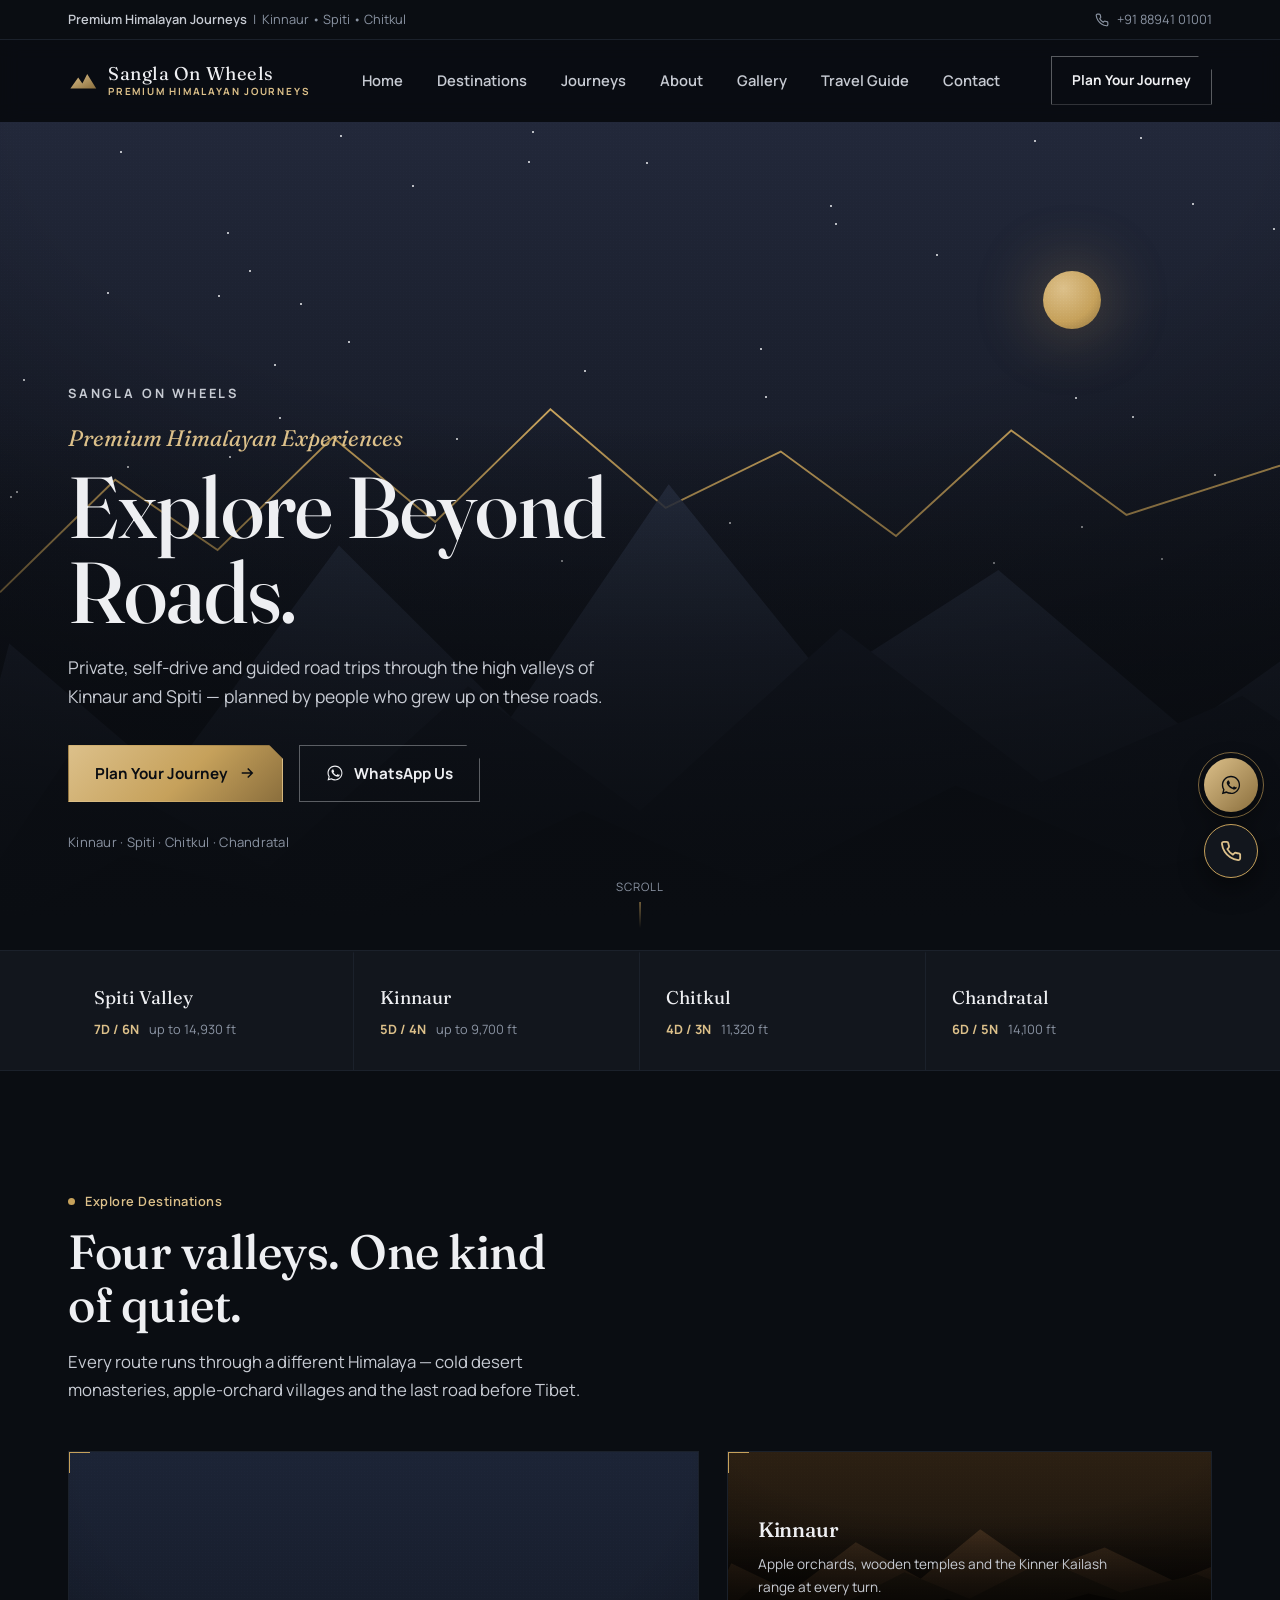
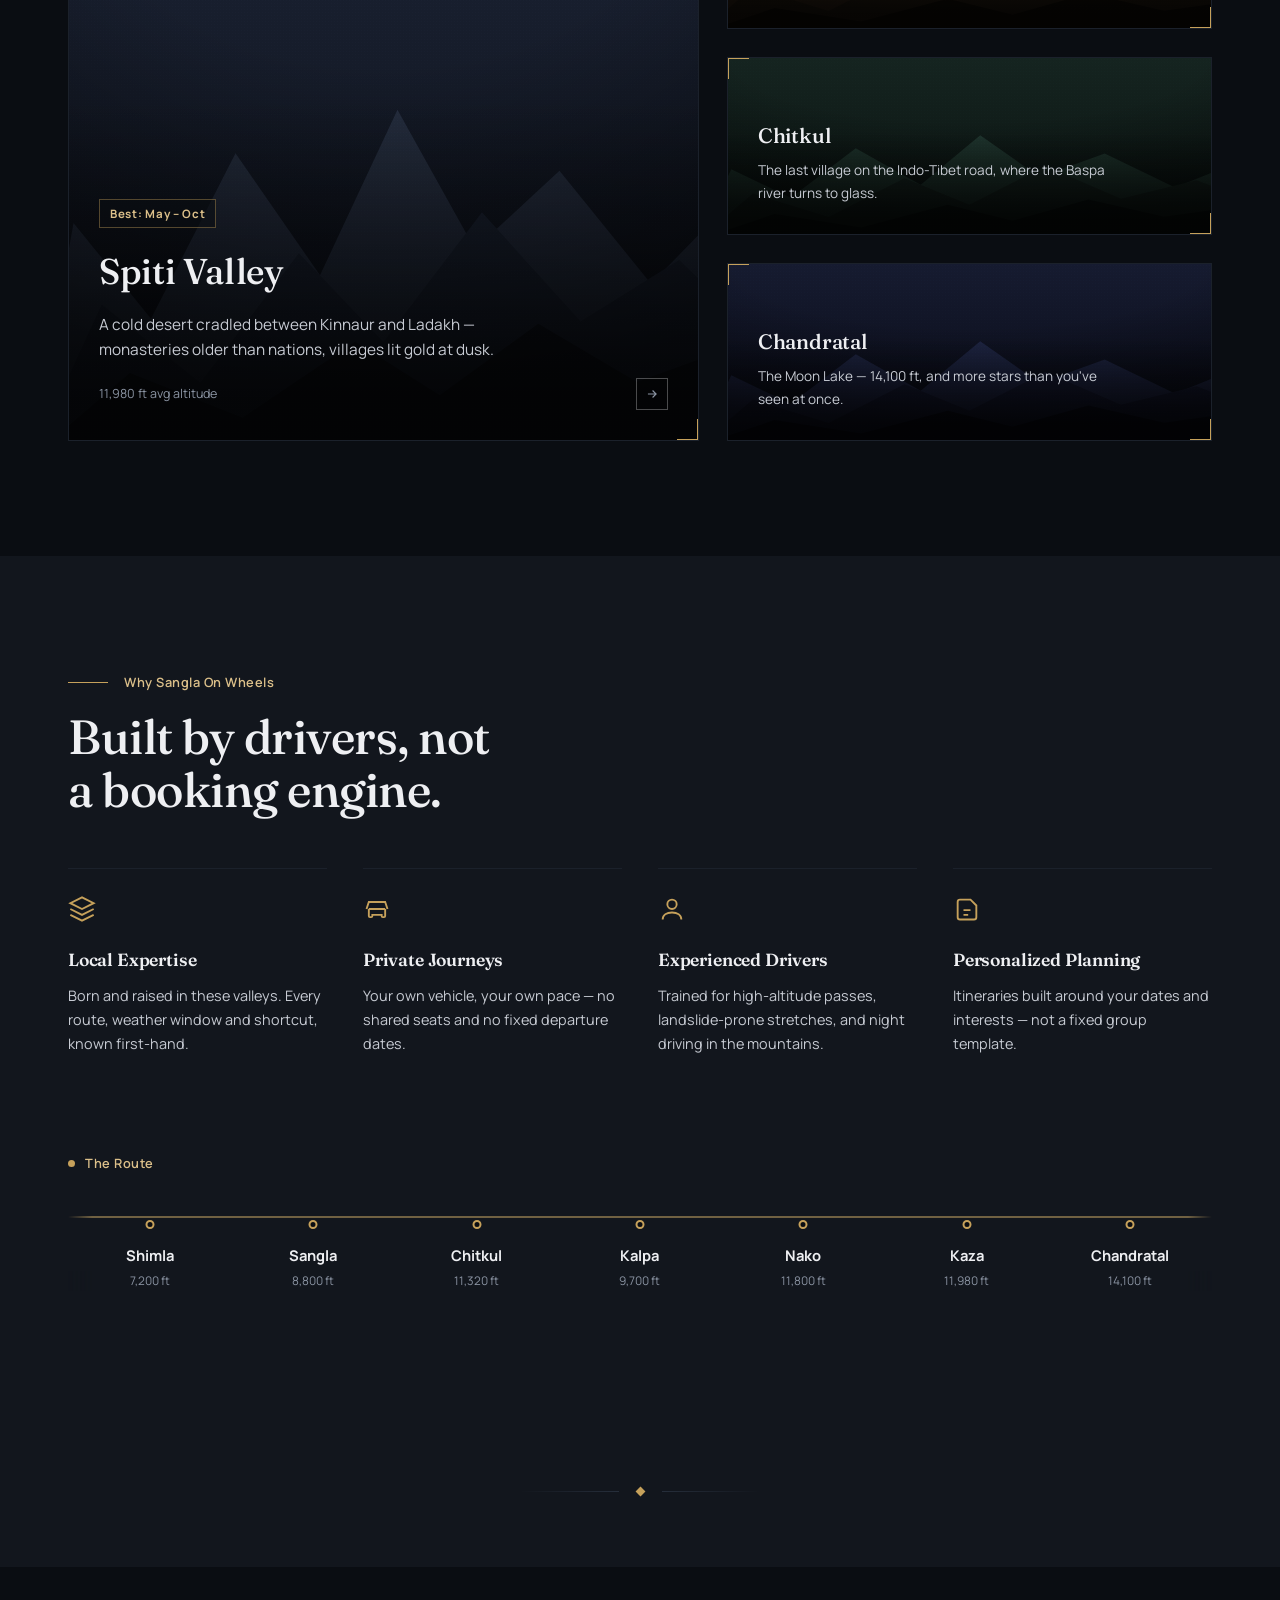
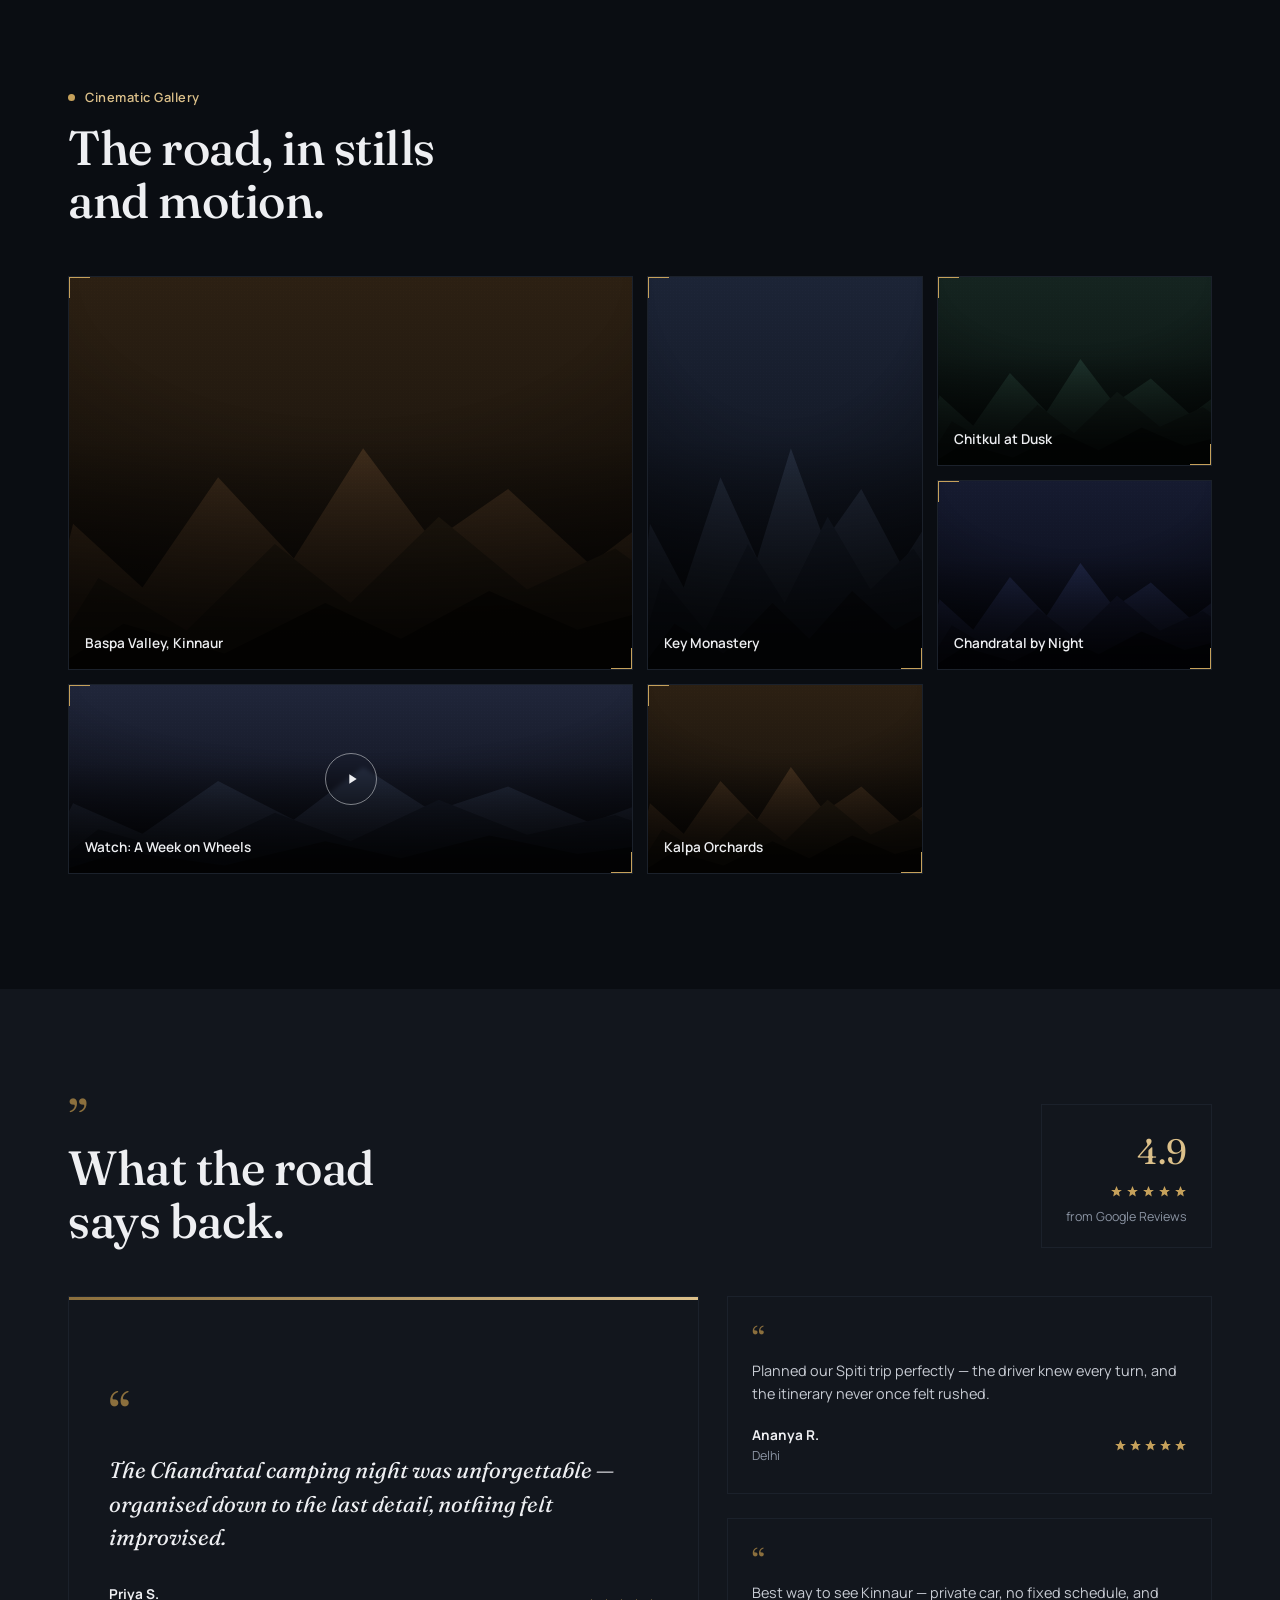
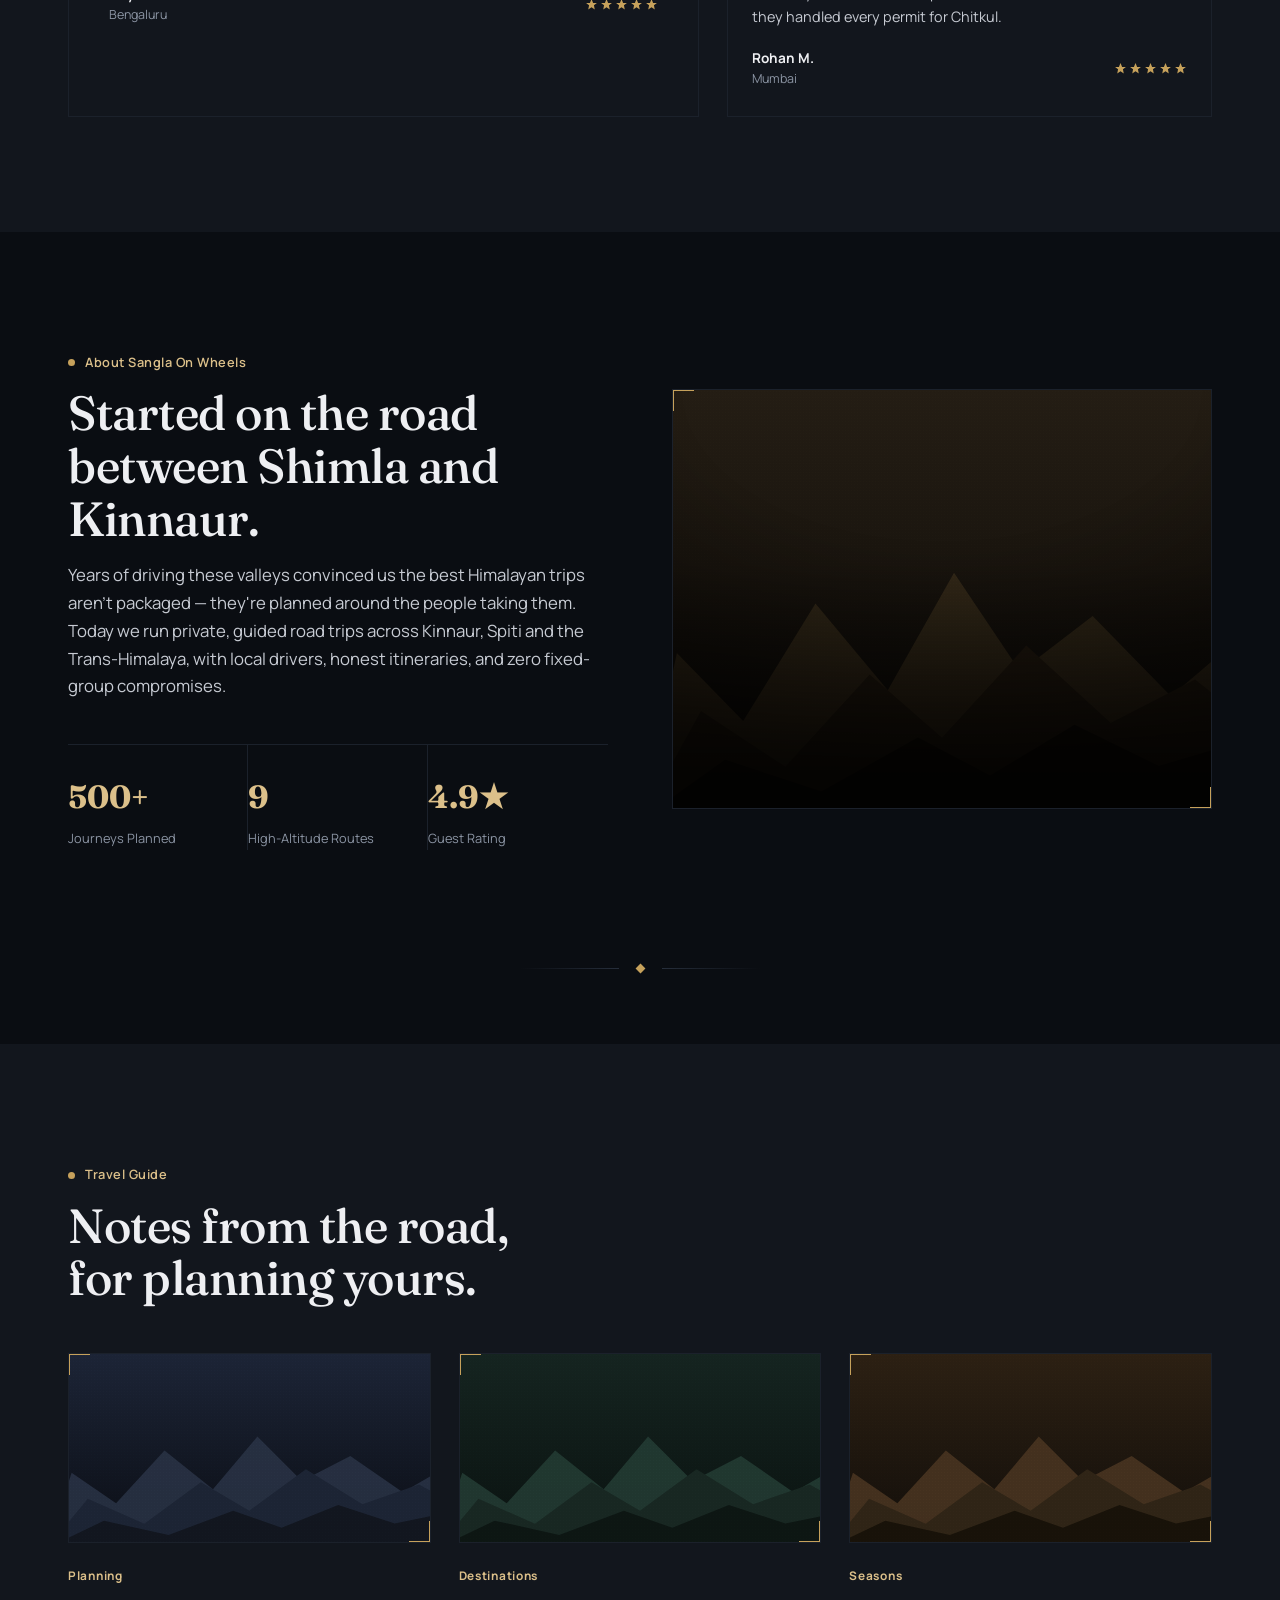
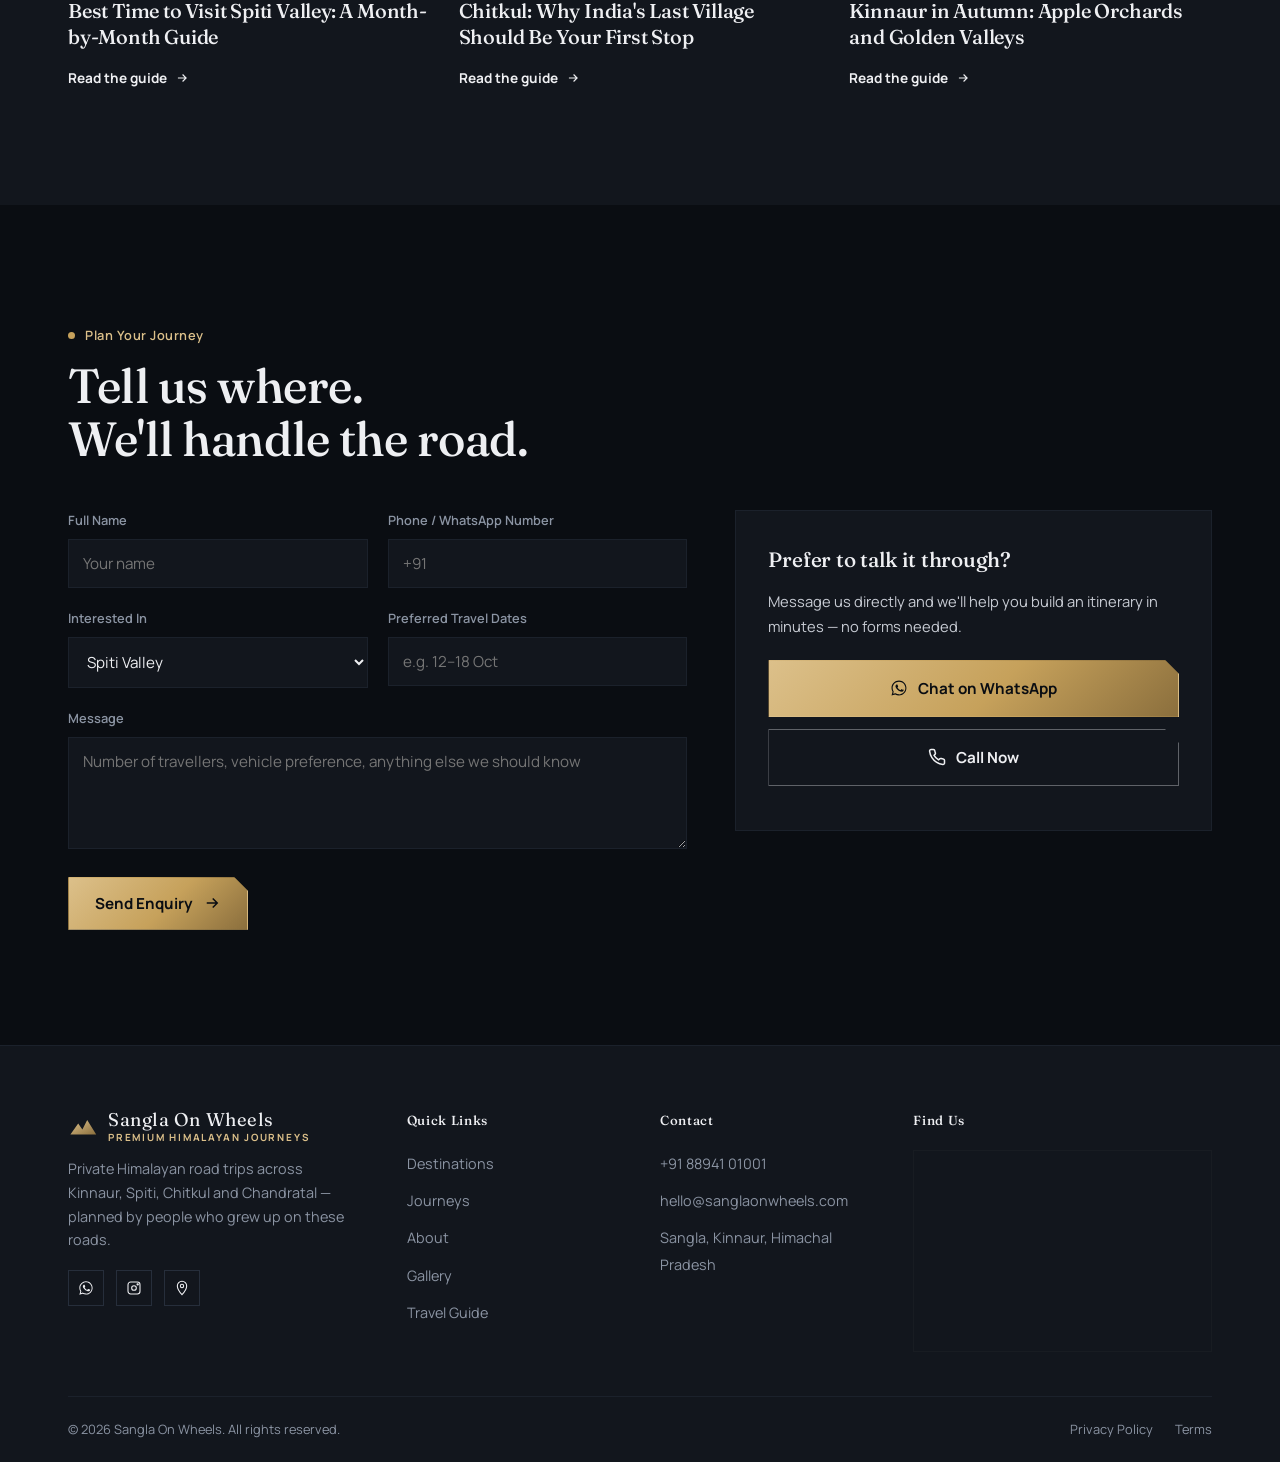
==== index.html @ 2212a039 "files" ====
<!DOCTYPE html>
<html lang="en">
<head>
<meta charset="UTF-8">
<meta name="viewport" content="width=device-width, initial-scale=1, maximum-scale=5">
<title>Sangla On Wheels | Premium Himalayan Journeys — Kinnaur, Spiti &amp; Chitkul</title>
<meta name="description" content="Private, guided road trips through Kinnaur, Spiti, Chitkul and Chandratal. Experienced mountain drivers, personalised itineraries, premium Himalayan travel — planned by people who grew up on these roads.">
<meta name="keywords" content="Sangla On Wheels, Kinnaur tour, Spiti Valley trip, Chitkul tour package, Chandratal tour, Himalayan road trip, Himachal self drive tour">
<link rel="canonical" href="https://sanglaonwheels.com/">
<meta property="og:title" content="Sangla On Wheels | Premium Himalayan Journeys">
<meta property="og:description" content="Private, guided road trips through Kinnaur, Spiti, Chitkul and Chandratal.">
<meta property="og:type" content="website">
<meta name="theme-color" content="#0A0D12">
<link rel="icon" href="data:image/svg+xml,%3Csvg xmlns='http://www.w3.org/2000/svg' viewBox='0 0 100 100'%3E%3Crect width='100' height='100' fill='%230A0D12'/%3E%3Cpath d='M10 72 L32 40 L45 58 L60 30 L92 72 Z' fill='%23C6A15B'/%3E%3C/svg%3E">
<link rel="preconnect" href="https://fonts.googleapis.com">
<link rel="preconnect" href="https://fonts.gstatic.com" crossorigin>
<link href="https://fonts.googleapis.com/css2?family=Fraunces:ital,opsz,wght@0,9..144,300;0,9..144,400;0,9..144,500;0,9..144,600;1,9..144,400&family=Manrope:wght@400;500;600;700;800&display=swap" rel="stylesheet">

<script type="application/ld+json">
{
  "@context": "https://schema.org",
  "@type": "TravelAgency",
  "name": "Sangla On Wheels",
  "description": "Premium private and guided Himalayan road trips across Kinnaur, Spiti, Chitkul and Chandratal.",
  "areaServed": ["Kinnaur", "Spiti Valley", "Chitkul", "Chandratal", "Himachal Pradesh"],
  "telephone": "+91-88941-01001"
}
</script>

<style>
  :root{
    --ink-950:#0A0D12;
    --ink-900:#12161D;
    --ink-800:#1B212B;
    --ink-700:#262E3B;
    --mist:#8B94A3;
    --paper:#EEEFF2;
    --paper-dim:#C7CBD3;
    --gold:#C6A15B;
    --gold-soft:#DCC08A;
    --gold-deep:#8B6F3D;
    --ember:#B4552F;
    --max:1240px;
    --ease:cubic-bezier(.22,.61,.36,1);
  }

  *,*::before,*::after{box-sizing:border-box;}
  html{scroll-behavior:smooth;}
  @media (prefers-reduced-motion: reduce){
    html{scroll-behavior:auto;}
    *,*::before,*::after{animation-duration:0.001ms !important; animation-iteration-count:1 !important; transition-duration:0.001ms !important; scroll-behavior:auto !important;}
  }
  body{
    margin:0;
    background:var(--ink-950);
    color:var(--paper);
    font-family:'Manrope',sans-serif;
    font-size:16px;
    line-height:1.65;
    -webkit-font-smoothing:antialiased;
  }
  img,svg{display:block; max-width:100%;}
  a{color:inherit; text-decoration:none;}
  h1,h2,h3,h4{font-family:'Fraunces',serif; font-weight:500; margin:0; color:var(--paper); letter-spacing:-0.01em;}
  p{margin:0;}
  ul{margin:0; padding:0; list-style:none;}
  button{font-family:inherit; cursor:pointer;}
  input,select,textarea{font-family:inherit;}
  :focus-visible{outline:2px solid var(--gold); outline-offset:3px;}

  .wrap{max-width:var(--max); margin:0 auto; padding:0 clamp(20px,4vw,48px);}
  .pad{padding-top:clamp(64px,9vw,120px); padding-bottom:clamp(64px,9vw,120px); position:relative;}
  .alt{background:var(--ink-900);}

  .kicker{
    display:inline-flex; align-items:center; gap:10px;
    font-size:0.8rem; font-weight:600; letter-spacing:0.04em;
    color:var(--gold-soft); margin-bottom:14px;
  }
  .kicker::before{content:""; width:7px; height:7px; border-radius:50%; background:var(--gold); flex:none;}

  .rule-label{display:flex; align-items:center; gap:16px; margin-bottom:18px;}
  .rule-label .rl-line{width:40px; height:1px; background:var(--gold); flex:none;}
  .rule-label .rl-text{font-size:.8rem; font-weight:600; letter-spacing:.04em; color:var(--gold-soft);}

  .quote-kicker{font-family:'Fraunces',serif; font-size:3.2rem; color:var(--gold-deep); line-height:.5; margin-bottom:10px;}

  .h2{font-size:clamp(2rem,4vw,3rem); line-height:1.1;}
  .lede{font-size:1.05rem; color:var(--paper-dim); max-width:52ch; margin-top:16px;}

  /* ---------- Section divider ornament ---------- */
  .divider-wrap{padding:0 0 clamp(40px,6vw,72px);}
  .alt + .divider-wrap, .divider-wrap.on-alt{background:var(--ink-900); padding-top:clamp(40px,6vw,72px);}
  .section-divider{display:flex; align-items:center; justify-content:center; gap:18px; max-width:240px; margin:0 auto;}
  .section-divider .dl{flex:1; height:1px; background:linear-gradient(90deg, transparent, var(--ink-700));}
  .section-divider .dr{flex:1; height:1px; background:linear-gradient(90deg, var(--ink-700), transparent);}
  .section-divider .dm{width:7px; height:7px; background:var(--gold); transform:rotate(45deg); flex:none;}

  /* ---------- Buttons ---------- */
  .btn{
    display:inline-flex; align-items:center; gap:10px;
    padding:15px 26px; font-size:0.95rem; font-weight:700;
    border:1px solid transparent; white-space:nowrap;
    clip-path:polygon(0 0,calc(100% - 14px) 0,100% 14px,100% 100%,0 100%);
    transition:transform .25s var(--ease), box-shadow .25s var(--ease), background .3s var(--ease), border-color .25s var(--ease);
  }
  .btn:hover{transform:translateY(-2px);}
  .btn-gold{background:linear-gradient(135deg, var(--gold-soft), var(--gold) 55%, var(--gold-deep)); color:var(--ink-950);}
  .btn-gold:hover{background:linear-gradient(135deg, var(--gold-soft), var(--gold-soft) 55%, var(--gold)); box-shadow:0 12px 28px -8px rgba(198,161,91,.55);}
  .btn-line{border-color:rgba(238,239,242,.35); color:var(--paper); background:transparent;}
  .btn-line:hover{border-color:var(--gold); color:var(--gold-soft);}
  .btn svg{width:18px; height:18px; flex:none;}

  /* ---------- Top bar ---------- */
  .topbar{background:var(--ink-950); border-bottom:1px solid var(--ink-800);}
  .topbar .wrap{display:flex; align-items:center; justify-content:space-between; padding-top:9px; padding-bottom:9px; font-size:0.8rem; color:var(--mist);}
  .topbar strong{color:var(--paper-dim); font-weight:600;}
  .topbar a{color:var(--mist); transition:color .2s;}
  .topbar a:hover{color:var(--gold-soft);}
  .topbar .tb-phone{display:none; align-items:center; gap:8px; flex:none;}
  .topbar .tb-phone svg{width:14px; height:14px;}
  @media (min-width:640px){ .topbar .tb-phone{display:flex;} }

  /* ---------- Navbar ---------- */
  header.site{position:sticky; top:0; z-index:80;}
  .navbar{
    background:rgba(10,13,18,.72); backdrop-filter:blur(10px);
    border-bottom:1px solid transparent;
    transition:border-color .3s, background .3s;
  }
  .navbar.is-scrolled{background:rgba(10,13,18,.95); border-color:var(--ink-800);}
  .navbar .wrap{display:flex; align-items:center; justify-content:space-between; padding-top:16px; padding-bottom:16px;}
  .brand{display:flex; align-items:center; gap:10px;}
  .brand svg{width:30px; height:30px;}
  .brand-text{font-family:'Fraunces',serif; font-size:1.15rem; letter-spacing:0.03em; line-height:1.1;}
  .brand-text span{display:block; font-family:'Manrope',sans-serif; font-size:0.62rem; letter-spacing:0.18em; color:var(--gold-soft); font-weight:700; margin-top:2px;}
  nav.primary-nav ul{display:flex; gap:34px;}
  nav.primary-nav a{font-size:0.92rem; font-weight:600; color:var(--paper-dim); position:relative; padding:4px 0;}
  nav.primary-nav a::after{content:""; position:absolute; left:0; right:100%; bottom:0; height:1px; background:var(--gold); transition:right .25s var(--ease);}
  nav.primary-nav a:hover{color:var(--paper);}
  nav.primary-nav a:hover::after{right:0;}
  .nav-cta{display:flex; align-items:center; gap:14px;}
  .nav-cta .btn{padding:12px 20px; font-size:0.85rem;}
  .hamburger{display:none; flex-direction:column; gap:5px; background:none; border:0; padding:6px;}
  .hamburger span{width:24px; height:2px; background:var(--paper);}
  .mobile-panel{
    position:fixed; inset:0 0 0 auto; width:min(84vw,340px); background:var(--ink-900);
    transform:translateX(100%); transition:transform .35s var(--ease); z-index:120;
    padding:26px; border-left:1px solid var(--ink-800); display:flex; flex-direction:column; gap:26px;
  }
  .mobile-panel.open{transform:translateX(0);}
  .mobile-panel a{font-size:1.05rem; font-weight:600; color:var(--paper-dim);}
  .mobile-panel .close-panel{align-self:flex-end; background:none; border:0; color:var(--paper); font-size:1.4rem;}
  .scrim{position:fixed; inset:0; background:rgba(0,0,0,.55); opacity:0; pointer-events:none; transition:opacity .3s; z-index:110;}
  .scrim.show{opacity:1; pointer-events:auto;}

  /* ---------- Scene (illustrated mountain art) ---------- */
  .scene{position:relative; overflow:hidden; background:linear-gradient(180deg,var(--sky-a),var(--sky-b));}
  .scene__layer{position:absolute; left:-6%; right:-6%; bottom:-3%; height:74%; transition:transform .7s var(--ease);}
  .scene__layer.l1{clip-path:polygon(0 100%,6% 46%,17% 68%,29% 30%,41% 58%,52% 20%,63% 52%,75% 34%,88% 60%,100% 40%,100% 100%); background:var(--p1); opacity:.85;}
  .scene__layer.l2{height:58%; clip-path:polygon(0 100%,10% 55%,24% 78%,38% 40%,50% 66%,64% 28%,78% 60%,92% 42%,100% 58%,100% 100%); background:var(--p2);}
  .scene__layer.l3{height:38%; clip-path:polygon(0 100%,14% 62%,30% 82%,46% 48%,58% 72%,72% 40%,86% 66%,100% 50%,100% 100%); background:var(--p3); box-shadow:0 -1px 0 rgba(198,161,91,.35);}
  .scene__grain{position:absolute; inset:0; opacity:.5; mix-blend-mode:overlay; background-image:radial-gradient(rgba(255,255,255,.10) 1px, transparent 1px); background-size:3px 3px;}
  .scene__vignette{position:absolute; inset:0; background:radial-gradient(120% 90% at 50% 0%, transparent 40%, rgba(0,0,0,.55) 100%);}
  .scene__bottom{position:absolute; left:0; right:0; bottom:0; height:58%; background:linear-gradient(180deg, transparent, rgba(0,0,0,.68) 88%);}
  .frame:hover .scene__layer, .g-item:hover .scene__layer{transform:scale(1.07);}

  .scene--spiti{--sky-a:#1c2436; --sky-b:#0b0e15; --p1:#2a3346; --p2:#1c2434; --p3:#12161f;}
  .scene--kinnaur{--sky-a:#2c2013; --sky-b:#120e0a; --p1:#4a3521; --p2:#2f2416; --p3:#181209;}
  .scene--chitkul{--sky-a:#152420; --sky-b:#0a1210; --p1:#243c34; --p2:#182722; --p3:#0d1613;}
  .scene--chandratal{--sky-a:#161b30; --sky-b:#080a15; --p1:#232a4c; --p2:#161a33; --p3:#0b0d1b;}
  .scene--hero{--sky-a:#22283a; --sky-b:#0A0D12; --p1:#2c3448; --p2:#1c2231; --p3:#12151e;}
  .scene--about{--sky-a:#241d14; --sky-b:#0c0a07; --p1:#3a2e1c; --p2:#241b10; --p3:#130e08;}
  .scene--frame{--sky-a:#20263a; --sky-b:#0c0e17; --p1:#2b3348; --p2:#1a2030; --p3:#0f121a;}

  /* ---------- Hero ---------- */
  .hero{position:relative; min-height:92vh; display:flex; align-items:flex-end;}
  @supports (height:100svh){ .hero{min-height:92svh;} }
  .hero .stars{position:absolute; inset:0;}
  .hero .star{position:absolute; width:2px; height:2px; background:var(--paper); border-radius:50%; animation:twinkle 4s ease-in-out infinite;}
  @keyframes twinkle{0%,100%{opacity:.15;} 50%{opacity:.9;}}
  .hero .sun{position:absolute; right:14%; top:18%; width:58px; height:58px; border-radius:50%; background:radial-gradient(circle at 35% 30%, var(--gold-soft), var(--gold) 60%, var(--gold-deep) 100%); box-shadow:0 0 60px 10px rgba(198,161,91,.25);}
  .hero .ridge{position:absolute; left:0; right:0; bottom:38%; height:34%; pointer-events:none;}
  .hero .ridge path{fill:none; stroke:var(--gold); stroke-width:1.4; stroke-dasharray:1400; stroke-dashoffset:1400; animation:draw 2.6s var(--ease) .3s forwards;}
  @keyframes draw{to{stroke-dashoffset:0;}}
  .hero-scrim{position:absolute; left:0; right:0; bottom:0; height:64%; background:linear-gradient(180deg, transparent, rgba(10,13,18,.55) 45%, var(--ink-950) 94%); z-index:1;}
  .hero-content{position:relative; z-index:2; padding-bottom:clamp(56px,8vw,96px); padding-top:120px; width:100%;}
  .hero-word{font-size:.8rem; letter-spacing:.22em; font-weight:700; color:var(--paper-dim); margin-bottom:16px;}
  .hero-tagline{font-family:'Fraunces',serif; font-style:italic; font-weight:400; font-size:clamp(1.1rem,2vw,1.4rem); color:var(--gold-soft); margin-bottom:8px;}
  .hero h1{font-size:clamp(2.6rem,7vw,5.4rem); line-height:.98; margin:2px 0 18px; color:var(--paper);}
  .hero-sub{font-size:1.1rem; color:var(--paper-dim); max-width:52ch; margin-bottom:34px;}
  .hero-ctas{display:flex; flex-wrap:wrap; gap:16px;}
  .hero-destinations{margin-top:30px; font-size:.82rem; color:var(--mist); letter-spacing:.02em;}
  .scroll-cue{position:absolute; left:50%; bottom:22px; transform:translateX(-50%); font-size:.72rem; letter-spacing:.1em; color:var(--mist); display:flex; flex-direction:column; align-items:center; gap:6px; z-index:2;}
  .scroll-cue .line{width:1px; height:26px; background:linear-gradient(var(--gold),transparent);}
  @media (max-width:600px){ .hero-content{padding-top:88px;} }

  /* ---------- Featured Journeys strip ---------- */
  .journeys-strip{border-top:1px solid var(--ink-800); border-bottom:1px solid var(--ink-800); background:var(--ink-900);}
  .journeys-grid{display:grid; grid-template-columns:repeat(4,1fr);}
  .journey-item{padding:30px 26px; border-right:1px solid var(--ink-800); border-top:2px solid transparent; transition:background .25s, border-top-color .25s;}
  .journey-item:last-child{border-right:0;}
  .journey-item:hover{background:var(--ink-800); border-top-color:var(--gold);}
  .journey-item .name{font-family:'Fraunces',serif; font-size:1.15rem; margin-bottom:6px;}
  .journey-item .meta{font-size:.8rem; color:var(--mist); display:flex; gap:10px; flex-wrap:wrap;}
  .journey-item .meta b{color:var(--gold-soft); font-weight:700;}

  /* ---------- Destinations ---------- */
  .dest-grid{display:grid; grid-template-columns:1.3fr 1fr; gap:28px; margin-top:48px;}
  .dest-sub{display:grid; grid-template-rows:repeat(3,1fr); gap:28px;}
  .frame{position:relative; border:1px solid var(--ink-800);}
  .frame::before,.frame::after{content:""; position:absolute; width:22px; height:22px; z-index:3;}
  .frame::before{top:-1px; left:-1px; border-top:2px solid var(--gold); border-left:2px solid var(--gold);}
  .frame::after{bottom:-1px; right:-1px; border-bottom:2px solid var(--gold); border-right:2px solid var(--gold);}
  .dest-card{min-height:520px; display:flex; align-items:flex-end;}
  .dest-card.small{min-height:178px;}
  .dest-inner{position:relative; z-index:2; padding:30px; width:100%;}
  .dest-tag{display:inline-block; font-size:.72rem; font-weight:700; letter-spacing:.06em; color:var(--gold-soft); background:rgba(10,13,18,.55); border:1px solid rgba(198,161,91,.4); padding:4px 10px; margin-bottom:14px;}
  .dest-card h3{font-size:clamp(1.9rem,2.8vw,2.5rem); margin-bottom:10px;}
  .dest-card.small h3{font-size:1.3rem; margin-bottom:6px;}
  .dest-card p{color:var(--paper-dim); font-size:.96rem; max-width:44ch;}
  .dest-card.small p{font-size:.85rem;}
  .dest-alt{display:flex; align-items:center; gap:10px; margin-top:16px; font-size:.78rem; color:var(--mist);}
  .dest-arrow{margin-left:auto; width:32px; height:32px; border:1px solid rgba(238,239,242,.3); display:flex; align-items:center; justify-content:center; transition:border-color .2s, transform .2s;}
  .dest-card:hover .dest-arrow{border-color:var(--gold); transform:translateX(3px);}
  .dest-arrow svg{width:14px; height:14px;}

  /* ---------- Why Us (open, editorial — no tile grid) ---------- */
  .why-grid{display:grid; grid-template-columns:repeat(4,1fr); gap:0 36px; margin-top:52px;}
  .why-item{padding-top:26px; border-top:1px solid var(--ink-800); transition:border-color .25s;}
  .why-item:hover{border-top-color:var(--gold);}
  .why-item svg{width:28px; height:28px; color:var(--gold); margin-bottom:22px;}
  .why-item h3{font-size:1.1rem; margin-bottom:10px; font-weight:600;}
  .why-item p{font-size:.9rem; color:var(--paper-dim);}

  .route{margin-top:92px;}
  .route-scroll{overflow-x:auto; padding-bottom:10px; -webkit-mask-image:linear-gradient(90deg,transparent,#000 24px,#000 calc(100% - 24px),transparent); mask-image:linear-gradient(90deg,transparent,#000 24px,#000 calc(100% - 24px),transparent);}
  .route-line{position:relative; display:flex; min-width:760px; padding-top:10px;}
  .route-line svg{position:absolute; left:0; top:26px; width:100%; height:6px;}
  .route-line svg path{fill:none; stroke:var(--ink-700); stroke-width:1;}
  .route-line svg path.fill{stroke:var(--gold); stroke-dasharray:1000; stroke-dashoffset:1000; transition:stroke-dashoffset 1.4s var(--ease);}
  .route-line.in-view svg path.fill{stroke-dashoffset:0;}
  .stop{flex:1; text-align:center; position:relative; padding-top:44px;}
  .stop::before{content:""; position:absolute; top:22px; left:50%; transform:translateX(-50%); width:9px; height:9px; border-radius:50%; background:var(--ink-950); border:2px solid var(--gold);}
  .stop .place{font-weight:700; font-size:.92rem;}
  .stop .alt{display:block; font-size:.74rem; color:var(--mist); margin-top:3px;}

  /* ---------- Gallery ---------- */
  .gallery-grid{display:grid; grid-template-columns:repeat(4,1fr); grid-auto-rows:190px; grid-auto-flow:dense; gap:14px; margin-top:48px;}
  .g-item{position:relative;}
  .g-item.big{grid-column:span 2; grid-row:span 2;}
  .g-item.tall{grid-row:span 2;}
  .g-item.wide{grid-column:span 2;}
  .g-item .cap{position:absolute; left:16px; bottom:14px; z-index:2; font-size:.85rem; font-weight:600;}
  .g-item .play{position:absolute; inset:0; z-index:2; display:flex; align-items:center; justify-content:center;}
  .g-item .play span{width:52px; height:52px; border-radius:50%; border:1px solid rgba(238,239,242,.5); display:flex; align-items:center; justify-content:center; backdrop-filter:blur(2px); transition:transform .25s, border-color .25s;}
  .g-item:hover .play span{transform:scale(1.08); border-color:var(--gold);}
  .g-item .play svg{width:16px; height:16px; margin-left:2px;}

  /* ---------- Reviews ---------- */
  .reviews-top{display:flex; align-items:flex-end; justify-content:space-between; gap:24px; flex-wrap:wrap;}
  .rating-badge{text-align:right; border:1px solid var(--ink-800); background:var(--ink-900); padding:18px 24px;}
  .rating-badge .big{font-family:'Fraunces',serif; font-size:2.2rem; color:var(--gold-soft);}
  .rating-badge .stars{display:flex; gap:3px; justify-content:flex-end; margin:4px 0;}
  .rating-badge svg{width:15px; height:15px; color:var(--gold);}
  .rating-badge span{font-size:.78rem; color:var(--mist);}
  .review-layout{display:grid; grid-template-columns:1.3fr 1fr; gap:28px; margin-top:48px;}
  .review-feature{position:relative; border:1px solid var(--ink-800); background:var(--ink-900); padding:44px 40px; display:flex; flex-direction:column; justify-content:center;}
  .review-feature::before{content:""; position:absolute; top:0; left:0; right:0; height:3px; background:linear-gradient(90deg,var(--gold-deep),var(--gold-soft));}
  .review-feature .quote-mark{font-family:'Fraunces',serif; font-size:3.6rem; color:var(--gold-deep); line-height:1; margin-bottom:10px;}
  .review-feature .txt{font-family:'Fraunces',serif; font-style:italic; font-weight:400; font-size:clamp(1.15rem,1.8vw,1.4rem); line-height:1.5; color:var(--paper); margin-bottom:28px;}
  .review-stack{display:flex; flex-direction:column; gap:24px;}
  .review-card{border:1px solid var(--ink-800); padding:26px 24px; background:var(--ink-900);}
  .review-card .quote-mark{font-family:'Fraunces',serif; font-size:2rem; color:var(--gold-deep); line-height:1; margin-bottom:4px;}
  .review-card p.txt{color:var(--paper-dim); font-size:.9rem; margin-bottom:18px;}
  .who{display:flex; align-items:center; justify-content:space-between; font-size:.85rem;}
  .who b{font-weight:700;}
  .who span{color:var(--mist); display:block; font-size:.78rem;}
  .stars{display:flex; gap:2px;}
  .stars svg{width:13px; height:13px; color:var(--gold);}

  /* ---------- About ---------- */
  .about-grid{display:grid; grid-template-columns:1fr 1fr; gap:64px; align-items:center;}
  .about-frame{min-height:420px;}
  .stat-row{display:grid; grid-template-columns:repeat(3,1fr); margin-top:44px; border-top:1px solid var(--ink-800);}
  .stat{padding:26px 0 0; border-right:1px solid var(--ink-800);}
  .stat:last-child{border-right:0;}
  .stat b{display:block; font-family:'Fraunces',serif; font-size:2rem; color:var(--gold-soft);}
  .stat span{font-size:.8rem; color:var(--mist);}

  /* ---------- Travel Guide ---------- */
  .guide-grid{display:grid; grid-template-columns:repeat(3,1fr); gap:28px; margin-top:48px;}
  .guide-card .frame{height:190px; margin-bottom:18px;}
  .guide-card .cat{font-size:.74rem; letter-spacing:.06em; color:var(--gold-soft); font-weight:700;}
  .guide-card h3{font-family:'Fraunces',serif; font-size:1.25rem; margin:10px 0 14px; line-height:1.3;}
  .guide-card a.read{font-size:.85rem; font-weight:700; display:inline-flex; align-items:center; gap:8px; color:var(--paper);}
  .guide-card a.read svg{width:14px; height:14px; transition:transform .2s;}
  .guide-card a.read:hover svg{transform:translateX(3px);}

  /* ---------- Plan / Enquiry ---------- */
  .plan-grid{display:grid; grid-template-columns:1.3fr 1fr; gap:48px; margin-top:44px; align-items:start;}
  .field{margin-bottom:20px;}
  .field label{display:block; font-size:.8rem; color:var(--mist); margin-bottom:8px; font-weight:600;}
  .field input, .field select, .field textarea{
    width:100%; background:var(--ink-900); border:1px solid var(--ink-800); color:var(--paper);
    padding:13px 14px; font-size:.95rem; transition:border-color .2s, box-shadow .2s;
  }
  .field input:focus, .field select:focus, .field textarea:focus{border-color:var(--gold); outline:none; box-shadow:0 0 0 3px rgba(198,161,91,.15);}
  .field-row{display:grid; grid-template-columns:1fr 1fr; gap:20px;}
  .side-card{border:1px solid var(--ink-800); background:var(--ink-900); padding:32px;}
  .side-card h3{font-family:'Fraunces',serif; font-size:1.3rem; margin-bottom:12px;}
  .side-card p{color:var(--paper-dim); font-size:.92rem; margin-bottom:22px;}
  .side-card .btn{width:100%; justify-content:center; margin-bottom:12px;}
  .success-msg{display:none; border:1px solid var(--gold-deep); background:rgba(198,161,91,.08); padding:18px 20px; margin-top:18px; font-size:.9rem; color:var(--gold-soft);}
  .success-msg.show{display:block;}

  /* ---------- Footer ---------- */
  footer{background:var(--ink-900); border-top:1px solid var(--ink-800);}
  .footer-top{display:grid; grid-template-columns:1.4fr 1fr 1fr 1.4fr; gap:40px; padding:64px 0 44px;}
  .footer-brand p{color:var(--mist); font-size:.9rem; margin-top:14px; max-width:32ch;}
  .footer-col h4{font-size:.82rem; letter-spacing:.05em; color:var(--paper); margin-bottom:18px;}
  .footer-col ul li{margin-bottom:11px;}
  .footer-col a{color:var(--mist); font-size:.9rem; transition:color .2s;}
  .footer-col a:hover{color:var(--gold-soft);}
  .social-row{display:flex; gap:12px; margin-top:18px;}
  .social-row a{width:36px; height:36px; border:1px solid var(--ink-700); display:flex; align-items:center; justify-content:center; transition:border-color .2s;}
  .social-row a:hover{border-color:var(--gold);}
  .social-row svg{width:16px; height:16px;}
  .map-wrap{border:1px solid var(--ink-800); overflow:hidden; filter:grayscale(.4) contrast(1.05);}
  .map-wrap iframe{width:100%; height:200px; border:0; display:block;}
  .footer-bottom{border-top:1px solid var(--ink-800); padding:22px 0; display:flex; justify-content:space-between; flex-wrap:wrap; gap:12px; font-size:.8rem; color:var(--mist);}
  .footer-bottom .legal{display:flex; gap:22px;}
  .footer-bottom .legal a:hover{color:var(--gold-soft);}

  /* ---------- Floating actions ---------- */
  .floaters{position:fixed; right:22px; bottom:22px; display:flex; flex-direction:column; gap:12px; z-index:90;}
  .floaters a{position:relative; width:54px; height:54px; border-radius:50%; display:flex; align-items:center; justify-content:center; box-shadow:0 10px 26px rgba(0,0,0,.45); transition:transform .2s;}
  .floaters a:hover{transform:scale(1.07);}
  .floaters .wa{background:linear-gradient(135deg,var(--gold-soft),var(--gold-deep)); color:var(--ink-950);}
  .floaters .wa::before{content:""; position:absolute; inset:-6px; border-radius:50%; border:1px solid var(--gold); opacity:.6; animation:pulse-ring 2.6s ease-out infinite;}
  @keyframes pulse-ring{0%{transform:scale(.85); opacity:.6;} 100%{transform:scale(1.35); opacity:0;}}
  .floaters .call{background:var(--ink-900); border:1px solid var(--gold); color:var(--gold-soft);}
  .floaters svg{width:22px; height:22px; position:relative; z-index:1;}

  /* ---------- Responsive ---------- */
  @media (max-width:980px){
    nav.primary-nav{display:none;}
    .nav-cta .btn-line{display:none;}
    .nav-cta .btn-gold{padding:10px 16px; font-size:.8rem;}
    .journeys-grid{grid-template-columns:repeat(2,1fr);}
    .journey-item:nth-child(2){border-right:0;}
    .journey-item{border-bottom:1px solid var(--ink-800);}
    .dest-grid{grid-template-columns:1fr;}
    .dest-sub{grid-template-rows:none;}
    .why-grid{grid-template-columns:repeat(2,1fr); gap:28px 32px;}
    .about-grid{grid-template-columns:1fr;}
    .gallery-grid{grid-template-columns:repeat(2,1fr); grid-auto-rows:160px;}
    .g-item, .g-item.tall, .g-item.wide{grid-column:span 1; grid-row:span 1;}
    .g-item.big{grid-column:span 2; grid-row:span 1;}
    .review-layout{grid-template-columns:1fr;}
    .guide-grid{grid-template-columns:1fr;}
    .plan-grid{grid-template-columns:1fr;}
    .footer-top{grid-template-columns:1fr 1fr; row-gap:36px;}
    .hamburger{display:flex;}
  }
  @media (max-width:600px){
    .topbar .wrap{font-size:.72rem;}
    .journeys-grid{grid-template-columns:1fr;}
    .journey-item{border-right:0;}
    .why-grid{grid-template-columns:1fr; gap:24px;}
    .field-row{grid-template-columns:1fr;}
    .footer-top{grid-template-columns:1fr;}
    .gallery-grid{grid-template-columns:1fr 1fr;}
    .hero-ctas{gap:12px;}
  }
</style>
</head>
<body>

<!-- ============ TOP BAR ============ -->
<div class="topbar">
  <div class="wrap">
    <div><strong>Premium Himalayan Journeys</strong> &nbsp;|&nbsp; Kinnaur • Spiti • Chitkul</div>
    <a class="tb-phone" href="tel:+918894101001">
      <svg viewBox="0 0 24 24" fill="none" stroke="currentColor" stroke-width="2"><path d="M22 16.92v3a2 2 0 0 1-2.18 2 19.79 19.79 0 0 1-8.63-3.07 19.5 19.5 0 0 1-6-6 19.79 19.79 0 0 1-3.07-8.67A2 2 0 0 1 4.11 2h3a2 2 0 0 1 2 1.72c.12.9.34 1.79.65 2.65a2 2 0 0 1-.45 2.11L8.09 9.91a16 16 0 0 0 6 6l1.43-1.43a2 2 0 0 1 2.11-.45c.86.31 1.75.53 2.65.65A2 2 0 0 1 22 16.92z"/></svg>
      +91 88941 01001
    </a>
  </div>
</div>

<!-- ============ NAVBAR ============ -->
<header class="site">
  <div class="navbar" id="navbar">
    <div class="wrap">
      <a href="#home" class="brand">
        <svg viewBox="0 0 100 100"><defs><linearGradient id="goldGradNav" x1="0" y1="0" x2="1" y2="1"><stop offset="0%" stop-color="#DCC08A"/><stop offset="100%" stop-color="#8B6F3D"/></linearGradient></defs><path d="M8 78 L34 42 L48 62 L64 30 L94 78 Z" fill="url(#goldGradNav)"/></svg>
        <span class="brand-text">Sangla On Wheels<span>PREMIUM HIMALAYAN JOURNEYS</span></span>
      </a>
      <nav class="primary-nav">
        <ul>
          <li><a href="#home">Home</a></li>
          <li><a href="#destinations">Destinations</a></li>
          <li><a href="#journeys">Journeys</a></li>
          <li><a href="#about">About</a></li>
          <li><a href="#gallery">Gallery</a></li>
          <li><a href="#guide">Travel Guide</a></li>
          <li><a href="#contact">Contact</a></li>
        </ul>
      </nav>
      <div class="nav-cta">
        <a href="#plan" class="btn btn-line">Plan Your Journey</a>
        <a href="#plan" class="btn btn-gold" style="display:none;" id="navPlanMobile">Plan Trip</a>
        <button class="hamburger" id="hamburgerBtn" aria-label="Open menu"><span></span><span></span><span></span></button>
      </div>
    </div>
  </div>
</header>
<div class="scrim" id="scrim"></div>
<div class="mobile-panel" id="mobilePanel">
  <button class="close-panel" id="closePanel" aria-label="Close menu">&times;</button>
  <a href="#home">Home</a>
  <a href="#destinations">Destinations</a>
  <a href="#journeys">Journeys</a>
  <a href="#about">About</a>
  <a href="#gallery">Gallery</a>
  <a href="#guide">Travel Guide</a>
  <a href="#contact">Contact</a>
  <a href="#plan" class="btn btn-gold" style="justify-content:center;">Plan Your Journey</a>
</div>

<!-- ============ HERO ============ -->
<section class="hero scene scene--hero" id="home">
  <div class="stars" id="starField"></div>
  <div class="sun"></div>
  <svg class="ridge" viewBox="0 0 1000 200" preserveAspectRatio="none">
    <path d="M0 170 L90 90 L170 140 L260 60 L340 120 L430 40 L520 110 L610 70 L700 130 L790 55 L880 115 L1000 80" />
  </svg>
  <div class="scene__layer l1"></div>
  <div class="scene__layer l2"></div>
  <div class="scene__layer l3"></div>
  <div class="scene__grain"></div>
  <div class="scene__vignette"></div>
  <div class="hero-scrim"></div>

  <div class="wrap hero-content">
    <div class="hero-word">SANGLA ON WHEELS</div>
    <div class="hero-tagline">Premium Himalayan Experiences</div>
    <h1>Explore Beyond<br>Roads.</h1>
    <p class="hero-sub">Private, self-drive and guided road trips through the high valleys of Kinnaur and Spiti — planned by people who grew up on these roads.</p>
    <div class="hero-ctas">
      <a href="#plan" class="btn btn-gold">Plan Your Journey
        <svg viewBox="0 0 24 24" fill="none" stroke="currentColor" stroke-width="2"><path d="M5 12h14M13 6l6 6-6 6"/></svg>
      </a>
      <a href="https://wa.me/918894101001?text=Hi%20Sangla%20On%20Wheels%2C%20I%27d%20like%20to%20plan%20a%20Himalayan%20trip." class="btn btn-line" target="_blank" rel="noopener">
        <svg viewBox="0 0 24 24" fill="currentColor"><path d="M17.5 14.4c-.3-.1-1.7-.8-1.9-.9-.3-.1-.4-.1-.6.1-.2.3-.7.9-.8 1-.2.2-.3.2-.5.1-.3-.1-1.1-.4-2.1-1.3-.8-.7-1.3-1.6-1.5-1.8-.2-.3 0-.4.1-.6l.4-.5c.1-.1.2-.3.2-.4.1-.2 0-.3 0-.5-.1-.1-.6-1.5-.8-2-.2-.5-.4-.4-.6-.4h-.5c-.2 0-.5.1-.7.3-.2.3-.9.9-.9 2.1s1 2.5 1.1 2.6c.1.2 1.9 2.9 4.6 4 .6.3 1.1.4 1.5.6.6.2 1.2.2 1.6.1.5-.1 1.7-.7 1.9-1.3.2-.6.2-1.2.2-1.3-.1-.1-.3-.2-.6-.3z"/><path d="M12 2C6.5 2 2 6.5 2 12c0 1.8.5 3.6 1.4 5.1L2 22l5-1.3c1.4.8 3.1 1.2 4.9 1.2 5.5 0 10-4.5 10-10S17.5 2 12 2zm0 18.3c-1.6 0-3.2-.4-4.5-1.2l-.3-.2-3 .8.8-2.9-.2-.3C4 15.1 3.5 13.6 3.5 12c0-4.7 3.8-8.5 8.5-8.5s8.5 3.8 8.5 8.5-3.8 8.5-8.5 8.5z"/></svg>
        WhatsApp Us
      </a>
    </div>
    <div class="hero-destinations">Kinnaur · Spiti · Chitkul · Chandratal</div>
  </div>
  <div class="scroll-cue"><span>SCROLL</span><span class="line"></span></div>
</section>

<!-- ============ FEATURED JOURNEYS ============ -->
<section class="journeys-strip" id="journeys">
  <div class="wrap">
    <div class="journeys-grid">
      <div class="journey-item">
        <div class="name">Spiti Valley</div>
        <div class="meta"><b>7D / 6N</b><span>up to 14,930 ft</span></div>
      </div>
      <div class="journey-item">
        <div class="name">Kinnaur</div>
        <div class="meta"><b>5D / 4N</b><span>up to 9,700 ft</span></div>
      </div>
      <div class="journey-item">
        <div class="name">Chitkul</div>
        <div class="meta"><b>4D / 3N</b><span>11,320 ft</span></div>
      </div>
      <div class="journey-item">
        <div class="name">Chandratal</div>
        <div class="meta"><b>6D / 5N</b><span>14,100 ft</span></div>
      </div>
    </div>
  </div>
</section>

<!-- ============ DESTINATIONS ============ -->
<section class="pad" id="destinations">
  <div class="wrap">
    <div class="kicker">Explore Destinations</div>
    <h2 class="h2">Four valleys. One kind<br>of quiet.</h2>
    <p class="lede">Every route runs through a different Himalaya — cold desert monasteries, apple-orchard villages and the last road before Tibet.</p>

    <div class="dest-grid">
      <a href="#plan" class="frame dest-card scene scene--spiti">
        <div class="scene__layer l1"></div><div class="scene__layer l2"></div><div class="scene__layer l3"></div>
        <div class="scene__grain"></div><div class="scene__vignette"></div><div class="scene__bottom"></div>
        <div class="dest-inner">
          <span class="dest-tag">Best: May – Oct</span>
          <h3>Spiti Valley</h3>
          <p>A cold desert cradled between Kinnaur and Ladakh — monasteries older than nations, villages lit gold at dusk.</p>
          <div class="dest-alt">11,980 ft avg altitude <span class="dest-arrow"><svg viewBox="0 0 24 24" fill="none" stroke="currentColor" stroke-width="2"><path d="M5 12h14M13 6l6 6-6 6"/></svg></span></div>
        </div>
      </a>

      <div class="dest-sub">
        <a href="#plan" class="frame dest-card small scene scene--kinnaur">
          <div class="scene__layer l1"></div><div class="scene__layer l2"></div><div class="scene__layer l3"></div>
          <div class="scene__grain"></div><div class="scene__vignette"></div><div class="scene__bottom"></div>
          <div class="dest-inner">
            <h3>Kinnaur</h3>
            <p>Apple orchards, wooden temples and the Kinner Kailash range at every turn.</p>
          </div>
        </a>
        <a href="#plan" class="frame dest-card small scene scene--chitkul">
          <div class="scene__layer l1"></div><div class="scene__layer l2"></div><div class="scene__layer l3"></div>
          <div class="scene__grain"></div><div class="scene__vignette"></div><div class="scene__bottom"></div>
          <div class="dest-inner">
            <h3>Chitkul</h3>
            <p>The last village on the Indo-Tibet road, where the Baspa river turns to glass.</p>
          </div>
        </a>
        <a href="#plan" class="frame dest-card small scene scene--chandratal">
          <div class="scene__layer l1"></div><div class="scene__layer l2"></div><div class="scene__layer l3"></div>
          <div class="scene__grain"></div><div class="scene__vignette"></div><div class="scene__bottom"></div>
          <div class="dest-inner">
            <h3>Chandratal</h3>
            <p>The Moon Lake — 14,100 ft, and more stars than you've seen at once.</p>
          </div>
        </a>
      </div>
    </div>
  </div>
</section>

<!-- ============ WHY US ============ -->
<section class="pad alt">
  <div class="wrap">
    <div class="rule-label"><span class="rl-line"></span><span class="rl-text">Why Sangla On Wheels</span></div>
    <h2 class="h2">Built by drivers, not<br>a booking engine.</h2>

    <div class="why-grid">
      <div class="why-item">
        <svg viewBox="0 0 24 24" fill="none" stroke="currentColor" stroke-width="1.6"><path d="M12 2 2 7l10 5 10-5-10-5zM2 17l10 5 10-5M2 12l10 5 10-5"/></svg>
        <h3>Local Expertise</h3>
        <p>Born and raised in these valleys. Every route, weather window and shortcut, known first-hand.</p>
      </div>
      <div class="why-item">
        <svg viewBox="0 0 24 24" fill="none" stroke="currentColor" stroke-width="1.6"><path d="M3 12l2-6h14l2 6M5 12v6a1 1 0 001 1h1a1 1 0 001-1v-1h8v1a1 1 0 001 1h1a1 1 0 001-1v-6M5 12h14"/></svg>
        <h3>Private Journeys</h3>
        <p>Your own vehicle, your own pace — no shared seats and no fixed departure dates.</p>
      </div>
      <div class="why-item">
        <svg viewBox="0 0 24 24" fill="none" stroke="currentColor" stroke-width="1.6"><circle cx="12" cy="8" r="4"/><path d="M4 21c0-4 3.6-6 8-6s8 2 8 6"/></svg>
        <h3>Experienced Drivers</h3>
        <p>Trained for high-altitude passes, landslide-prone stretches, and night driving in the mountains.</p>
      </div>
      <div class="why-item">
        <svg viewBox="0 0 24 24" fill="none" stroke="currentColor" stroke-width="1.6"><path d="M4 19V6a2 2 0 012-2h9l5 5v10a2 2 0 01-2 2H6a2 2 0 01-2-2z"/><path d="M9 13h6M9 17h4"/></svg>
        <h3>Personalized Planning</h3>
        <p>Itineraries built around your dates and interests — not a fixed group template.</p>
      </div>
    </div>

    <div class="route">
      <div class="kicker">The Route</div>
      <div class="route-scroll">
        <div class="route-line" id="routeLine">
          <svg viewBox="0 0 700 6" preserveAspectRatio="none">
            <path d="M0 3 L700 3"/>
            <path class="fill" d="M0 3 L700 3"/>
          </svg>
          <div class="stop"><span class="place">Shimla</span><span class="alt">7,200 ft</span></div>
          <div class="stop"><span class="place">Sangla</span><span class="alt">8,800 ft</span></div>
          <div class="stop"><span class="place">Chitkul</span><span class="alt">11,320 ft</span></div>
          <div class="stop"><span class="place">Kalpa</span><span class="alt">9,700 ft</span></div>
          <div class="stop"><span class="place">Nako</span><span class="alt">11,800 ft</span></div>
          <div class="stop"><span class="place">Kaza</span><span class="alt">11,980 ft</span></div>
          <div class="stop"><span class="place">Chandratal</span><span class="alt">14,100 ft</span></div>
        </div>
      </div>
    </div>
  </div>
</section>

<div class="divider-wrap"><div class="wrap"><div class="section-divider"><span class="dl"></span><span class="dm"></span><span class="dr"></span></div></div></div>

<!-- ============ CINEMATIC GALLERY ============ -->
<section class="pad" id="gallery">
  <div class="wrap">
    <div class="kicker">Cinematic Gallery</div>
    <h2 class="h2">The road, in stills<br>and motion.</h2>

    <div class="gallery-grid">
      <div class="frame g-item big scene scene--kinnaur"><div class="scene__layer l1"></div><div class="scene__layer l2"></div><div class="scene__layer l3"></div><div class="scene__grain"></div><div class="scene__vignette"></div><div class="scene__bottom"></div><span class="cap">Baspa Valley, Kinnaur</span></div>
      <div class="frame g-item tall scene scene--spiti"><div class="scene__layer l1"></div><div class="scene__layer l2"></div><div class="scene__layer l3"></div><div class="scene__grain"></div><div class="scene__vignette"></div><div class="scene__bottom"></div><span class="cap">Key Monastery</span></div>
      <div class="frame g-item scene scene--chitkul"><div class="scene__layer l1"></div><div class="scene__layer l2"></div><div class="scene__layer l3"></div><div class="scene__grain"></div><div class="scene__vignette"></div><div class="scene__bottom"></div><span class="cap">Chitkul at Dusk</span></div>
      <div class="frame g-item wide scene scene--frame"><div class="scene__layer l1"></div><div class="scene__layer l2"></div><div class="scene__layer l3"></div><div class="scene__grain"></div><div class="scene__vignette"></div><div class="scene__bottom"></div>
        <div class="play"><span><svg viewBox="0 0 24 24" fill="currentColor"><path d="M8 5v14l11-7z"/></svg></span></div>
        <span class="cap">Watch: A Week on Wheels</span>
      </div>
      <div class="frame g-item scene scene--chandratal"><div class="scene__layer l1"></div><div class="scene__layer l2"></div><div class="scene__layer l3"></div><div class="scene__grain"></div><div class="scene__vignette"></div><div class="scene__bottom"></div><span class="cap">Chandratal by Night</span></div>
      <div class="frame g-item scene scene--kinnaur"><div class="scene__layer l1"></div><div class="scene__layer l2"></div><div class="scene__layer l3"></div><div class="scene__grain"></div><div class="scene__vignette"></div><div class="scene__bottom"></div><span class="cap">Kalpa Orchards</span></div>
    </div>
  </div>
</section>

<!-- ============ REVIEWS ============ -->
<section class="pad alt">
  <div class="wrap">
    <div class="reviews-top">
      <div>
        <div class="quote-kicker">&rdquo;</div>
        <h2 class="h2">What the road<br>says back.</h2>
      </div>
      <div class="rating-badge">
        <div class="big">4.9</div>
        <div class="stars" style="justify-content:flex-end;">
          <svg viewBox="0 0 24 24" fill="currentColor"><path d="M12 2l3 7h7l-5.5 4.5L18 21l-6-4-6 4 1.5-7.5L2 9h7z"/></svg>
          <svg viewBox="0 0 24 24" fill="currentColor"><path d="M12 2l3 7h7l-5.5 4.5L18 21l-6-4-6 4 1.5-7.5L2 9h7z"/></svg>
          <svg viewBox="0 0 24 24" fill="currentColor"><path d="M12 2l3 7h7l-5.5 4.5L18 21l-6-4-6 4 1.5-7.5L2 9h7z"/></svg>
          <svg viewBox="0 0 24 24" fill="currentColor"><path d="M12 2l3 7h7l-5.5 4.5L18 21l-6-4-6 4 1.5-7.5L2 9h7z"/></svg>
          <svg viewBox="0 0 24 24" fill="currentColor"><path d="M12 2l3 7h7l-5.5 4.5L18 21l-6-4-6 4 1.5-7.5L2 9h7z"/></svg>
        </div>
        <span>from Google Reviews</span>
      </div>
    </div>

    <div class="review-layout">
      <div class="review-feature">
        <div class="quote-mark">&ldquo;</div>
        <p class="txt">The Chandratal camping night was unforgettable — organised down to the last detail, nothing felt improvised.</p>
        <div class="who"><div><b>Priya S.</b><span>Bengaluru</span></div><div class="stars"><svg viewBox="0 0 24 24" fill="currentColor"><path d="M12 2l3 7h7l-5.5 4.5L18 21l-6-4-6 4 1.5-7.5L2 9h7z"/></svg><svg viewBox="0 0 24 24" fill="currentColor"><path d="M12 2l3 7h7l-5.5 4.5L18 21l-6-4-6 4 1.5-7.5L2 9h7z"/></svg><svg viewBox="0 0 24 24" fill="currentColor"><path d="M12 2l3 7h7l-5.5 4.5L18 21l-6-4-6 4 1.5-7.5L2 9h7z"/></svg><svg viewBox="0 0 24 24" fill="currentColor"><path d="M12 2l3 7h7l-5.5 4.5L18 21l-6-4-6 4 1.5-7.5L2 9h7z"/></svg><svg viewBox="0 0 24 24" fill="currentColor"><path d="M12 2l3 7h7l-5.5 4.5L18 21l-6-4-6 4 1.5-7.5L2 9h7z"/></svg></div></div>
      </div>
      <div class="review-stack">
        <div class="review-card">
          <div class="quote-mark">&ldquo;</div>
          <p class="txt">Planned our Spiti trip perfectly — the driver knew every turn, and the itinerary never once felt rushed.</p>
          <div class="who"><div><b>Ananya R.</b><span>Delhi</span></div><div class="stars"><svg viewBox="0 0 24 24" fill="currentColor"><path d="M12 2l3 7h7l-5.5 4.5L18 21l-6-4-6 4 1.5-7.5L2 9h7z"/></svg><svg viewBox="0 0 24 24" fill="currentColor"><path d="M12 2l3 7h7l-5.5 4.5L18 21l-6-4-6 4 1.5-7.5L2 9h7z"/></svg><svg viewBox="0 0 24 24" fill="currentColor"><path d="M12 2l3 7h7l-5.5 4.5L18 21l-6-4-6 4 1.5-7.5L2 9h7z"/></svg><svg viewBox="0 0 24 24" fill="currentColor"><path d="M12 2l3 7h7l-5.5 4.5L18 21l-6-4-6 4 1.5-7.5L2 9h7z"/></svg><svg viewBox="0 0 24 24" fill="currentColor"><path d="M12 2l3 7h7l-5.5 4.5L18 21l-6-4-6 4 1.5-7.5L2 9h7z"/></svg></div></div>
        </div>
        <div class="review-card">
          <div class="quote-mark">&ldquo;</div>
          <p class="txt">Best way to see Kinnaur — private car, no fixed schedule, and they handled every permit for Chitkul.</p>
          <div class="who"><div><b>Rohan M.</b><span>Mumbai</span></div><div class="stars"><svg viewBox="0 0 24 24" fill="currentColor"><path d="M12 2l3 7h7l-5.5 4.5L18 21l-6-4-6 4 1.5-7.5L2 9h7z"/></svg><svg viewBox="0 0 24 24" fill="currentColor"><path d="M12 2l3 7h7l-5.5 4.5L18 21l-6-4-6 4 1.5-7.5L2 9h7z"/></svg><svg viewBox="0 0 24 24" fill="currentColor"><path d="M12 2l3 7h7l-5.5 4.5L18 21l-6-4-6 4 1.5-7.5L2 9h7z"/></svg><svg viewBox="0 0 24 24" fill="currentColor"><path d="M12 2l3 7h7l-5.5 4.5L18 21l-6-4-6 4 1.5-7.5L2 9h7z"/></svg><svg viewBox="0 0 24 24" fill="currentColor"><path d="M12 2l3 7h7l-5.5 4.5L18 21l-6-4-6 4 1.5-7.5L2 9h7z"/></svg></div></div>
        </div>
      </div>
    </div>
  </div>
</section>

<!-- ============ ABOUT ============ -->
<section class="pad" id="about">
  <div class="wrap about-grid">
    <div>
      <div class="kicker">About Sangla On Wheels</div>
      <h2 class="h2">Started on the road<br>between Shimla and Kinnaur.</h2>
      <p class="lede" style="max-width:56ch;">Years of driving these valleys convinced us the best Himalayan trips aren't packaged — they're planned around the people taking them. Today we run private, guided road trips across Kinnaur, Spiti and the Trans-Himalaya, with local drivers, honest itineraries, and zero fixed-group compromises.</p>
      <div class="stat-row">
        <div class="stat"><b>500+</b><span>Journeys Planned</span></div>
        <div class="stat"><b>9</b><span>High-Altitude Routes</span></div>
        <div class="stat"><b>4.9★</b><span>Guest Rating</span></div>
      </div>
    </div>
    <div class="frame about-frame scene scene--about">
      <div class="scene__layer l1"></div><div class="scene__layer l2"></div><div class="scene__layer l3"></div>
      <div class="scene__grain"></div><div class="scene__vignette"></div><div class="scene__bottom"></div>
    </div>
  </div>
</section>

<div class="divider-wrap"><div class="wrap"><div class="section-divider"><span class="dl"></span><span class="dm"></span><span class="dr"></span></div></div></div>

<!-- ============ TRAVEL GUIDE ============ -->
<section class="pad alt" id="guide">
  <div class="wrap">
    <div class="kicker">Travel Guide</div>
    <h2 class="h2">Notes from the road,<br>for planning yours.</h2>

    <div class="guide-grid">
      <div class="guide-card">
        <div class="frame scene scene--spiti"><div class="scene__layer l1"></div><div class="scene__layer l2"></div><div class="scene__layer l3"></div><div class="scene__grain"></div></div>
        <span class="cat">Planning</span>
        <h3>Best Time to Visit Spiti Valley: A Month-by-Month Guide</h3>
        <a href="#" class="read">Read the guide <svg viewBox="0 0 24 24" fill="none" stroke="currentColor" stroke-width="2"><path d="M5 12h14M13 6l6 6-6 6"/></svg></a>
      </div>
      <div class="guide-card">
        <div class="frame scene scene--chitkul"><div class="scene__layer l1"></div><div class="scene__layer l2"></div><div class="scene__layer l3"></div><div class="scene__grain"></div></div>
        <span class="cat">Destinations</span>
        <h3>Chitkul: Why India's Last Village Should Be Your First Stop</h3>
        <a href="#" class="read">Read the guide <svg viewBox="0 0 24 24" fill="none" stroke="currentColor" stroke-width="2"><path d="M5 12h14M13 6l6 6-6 6"/></svg></a>
      </div>
      <div class="guide-card">
        <div class="frame scene scene--kinnaur"><div class="scene__layer l1"></div><div class="scene__layer l2"></div><div class="scene__layer l3"></div><div class="scene__grain"></div></div>
        <span class="cat">Seasons</span>
        <h3>Kinnaur in Autumn: Apple Orchards and Golden Valleys</h3>
        <a href="#" class="read">Read the guide <svg viewBox="0 0 24 24" fill="none" stroke="currentColor" stroke-width="2"><path d="M5 12h14M13 6l6 6-6 6"/></svg></a>
      </div>
    </div>
  </div>
</section>

<!-- ============ PLAN YOUR JOURNEY ============ -->
<section class="pad" id="plan">
  <div class="wrap">
    <div class="kicker">Plan Your Journey</div>
    <h2 class="h2">Tell us where.<br>We'll handle the road.</h2>

    <div class="plan-grid">
      <form id="enquiryForm">
        <div class="field-row">
          <div class="field">
            <label for="fname">Full Name</label>
            <input type="text" id="fname" required placeholder="Your name">
          </div>
          <div class="field">
            <label for="fphone">Phone / WhatsApp Number</label>
            <input type="tel" id="fphone" required placeholder="+91 ">
          </div>
        </div>
        <div class="field-row">
          <div class="field">
            <label for="fdest">Interested In</label>
            <select id="fdest">
              <option>Spiti Valley</option>
              <option>Kinnaur</option>
              <option>Chitkul</option>
              <option>Chandratal</option>
              <option>Custom Journey</option>
            </select>
          </div>
          <div class="field">
            <label for="fdate">Preferred Travel Dates</label>
            <input type="text" id="fdate" placeholder="e.g. 12–18 Oct">
          </div>
        </div>
        <div class="field">
          <label for="fmsg">Message</label>
          <textarea id="fmsg" rows="4" placeholder="Number of travellers, vehicle preference, anything else we should know"></textarea>
        </div>
        <button type="submit" class="btn btn-gold">Send Enquiry
          <svg viewBox="0 0 24 24" fill="none" stroke="currentColor" stroke-width="2"><path d="M5 12h14M13 6l6 6-6 6"/></svg>
        </button>
        <div class="success-msg" id="successMsg">Thank you — we've received your enquiry and will WhatsApp you shortly.</div>
      </form>

      <div class="side-card">
        <h3>Prefer to talk it through?</h3>
        <p>Message us directly and we'll help you build an itinerary in minutes — no forms needed.</p>
        <a href="https://wa.me/918894101001?text=Hi%20Sangla%20On%20Wheels%2C%20I%27d%20like%20to%20plan%20a%20Himalayan%20trip." class="btn btn-gold" target="_blank" rel="noopener">
          <svg viewBox="0 0 24 24" fill="currentColor"><path d="M17.5 14.4c-.3-.1-1.7-.8-1.9-.9-.3-.1-.4-.1-.6.1-.2.3-.7.9-.8 1-.2.2-.3.2-.5.1-.3-.1-1.1-.4-2.1-1.3-.8-.7-1.3-1.6-1.5-1.8-.2-.3 0-.4.1-.6l.4-.5c.1-.1.2-.3.2-.4.1-.2 0-.3 0-.5-.1-.1-.6-1.5-.8-2-.2-.5-.4-.4-.6-.4h-.5c-.2 0-.5.1-.7.3-.2.3-.9.9-.9 2.1s1 2.5 1.1 2.6c.1.2 1.9 2.9 4.6 4 .6.3 1.1.4 1.5.6.6.2 1.2.2 1.6.1.5-.1 1.7-.7 1.9-1.3.2-.6.2-1.2.2-1.3-.1-.1-.3-.2-.6-.3z"/><path d="M12 2C6.5 2 2 6.5 2 12c0 1.8.5 3.6 1.4 5.1L2 22l5-1.3c1.4.8 3.1 1.2 4.9 1.2 5.5 0 10-4.5 10-10S17.5 2 12 2zm0 18.3c-1.6 0-3.2-.4-4.5-1.2l-.3-.2-3 .8.8-2.9-.2-.3C4 15.1 3.5 13.6 3.5 12c0-4.7 3.8-8.5 8.5-8.5s8.5 3.8 8.5 8.5-3.8 8.5-8.5 8.5z"/></svg>
          Chat on WhatsApp
        </a>
        <a href="tel:+918894101001" class="btn btn-line">
          <svg viewBox="0 0 24 24" fill="none" stroke="currentColor" stroke-width="2"><path d="M22 16.92v3a2 2 0 0 1-2.18 2 19.79 19.79 0 0 1-8.63-3.07 19.5 19.5 0 0 1-6-6 19.79 19.79 0 0 1-3.07-8.67A2 2 0 0 1 4.11 2h3a2 2 0 0 1 2 1.72c.12.9.34 1.79.65 2.65a2 2 0 0 1-.45 2.11L8.09 9.91a16 16 0 0 0 6 6l1.43-1.43a2 2 0 0 1 2.11-.45c.86.31 1.75.53 2.65.65A2 2 0 0 1 22 16.92z"/></svg>
          Call Now
        </a>
      </div>
    </div>
  </div>
</section>

<!-- ============ FOOTER ============ -->
<footer id="contact">
  <div class="wrap">
    <div class="footer-top">
      <div class="footer-brand">
        <a href="#home" class="brand">
          <svg viewBox="0 0 100 100" width="30" height="30"><defs><linearGradient id="goldGradFooter" x1="0" y1="0" x2="1" y2="1"><stop offset="0%" stop-color="#DCC08A"/><stop offset="100%" stop-color="#8B6F3D"/></linearGradient></defs><path d="M8 78 L34 42 L48 62 L64 30 L94 78 Z" fill="url(#goldGradFooter)"/></svg>
          <span class="brand-text">Sangla On Wheels<span>PREMIUM HIMALAYAN JOURNEYS</span></span>
        </a>
        <p>Private Himalayan road trips across Kinnaur, Spiti, Chitkul and Chandratal — planned by people who grew up on these roads.</p>
        <div class="social-row">
          <a href="https://wa.me/918894101001" target="_blank" rel="noopener" aria-label="WhatsApp"><svg viewBox="0 0 24 24" fill="currentColor"><path d="M17.5 14.4c-.3-.1-1.7-.8-1.9-.9-.3-.1-.4-.1-.6.1-.2.3-.7.9-.8 1-.2.2-.3.2-.5.1-.3-.1-1.1-.4-2.1-1.3-.8-.7-1.3-1.6-1.5-1.8-.2-.3 0-.4.1-.6l.4-.5c.1-.1.2-.3.2-.4.1-.2 0-.3 0-.5-.1-.1-.6-1.5-.8-2-.2-.5-.4-.4-.6-.4h-.5c-.2 0-.5.1-.7.3-.2.3-.9.9-.9 2.1s1 2.5 1.1 2.6c.1.2 1.9 2.9 4.6 4 .6.3 1.1.4 1.5.6.6.2 1.2.2 1.6.1.5-.1 1.7-.7 1.9-1.3.2-.6.2-1.2.2-1.3-.1-.1-.3-.2-.6-.3z"/><path d="M12 2C6.5 2 2 6.5 2 12c0 1.8.5 3.6 1.4 5.1L2 22l5-1.3c1.4.8 3.1 1.2 4.9 1.2 5.5 0 10-4.5 10-10S17.5 2 12 2zm0 18.3c-1.6 0-3.2-.4-4.5-1.2l-.3-.2-3 .8.8-2.9-.2-.3C4 15.1 3.5 13.6 3.5 12c0-4.7 3.8-8.5 8.5-8.5s8.5 3.8 8.5 8.5-3.8 8.5-8.5 8.5z"/></svg></a>
          <a href="https://instagram.com" target="_blank" rel="noopener" aria-label="Instagram"><svg viewBox="0 0 24 24" fill="none" stroke="currentColor" stroke-width="1.6"><rect x="3" y="3" width="18" height="18" rx="4"/><circle cx="12" cy="12" r="3.5"/><circle cx="17.5" cy="6.5" r="1"/></svg></a>
          <a href="https://maps.google.com/?q=Sangla,Himachal+Pradesh" target="_blank" rel="noopener" aria-label="Google Maps"><svg viewBox="0 0 24 24" fill="none" stroke="currentColor" stroke-width="1.6"><path d="M12 22s7-7.4 7-13a7 7 0 10-14 0c0 5.6 7 13 7 13z"/><circle cx="12" cy="9" r="2.5"/></svg></a>
        </div>
      </div>
      <div class="footer-col">
        <h4>Quick Links</h4>
        <ul>
          <li><a href="#destinations">Destinations</a></li>
          <li><a href="#journeys">Journeys</a></li>
          <li><a href="#about">About</a></li>
          <li><a href="#gallery">Gallery</a></li>
          <li><a href="#guide">Travel Guide</a></li>
        </ul>
      </div>
      <div class="footer-col">
        <h4>Contact</h4>
        <ul>
          <li><a href="tel:+918894101001">+91 88941 01001</a></li>
          <li><a href="mailto:hello@sanglaonwheels.com">hello@sanglaonwheels.com</a></li>
          <li><a href="#">Sangla, Kinnaur, Himachal Pradesh</a></li>
        </ul>
      </div>
      <div class="footer-col" style="grid-column:span 1;">
        <h4>Find Us</h4>
        <div class="map-wrap">
          <iframe src="https://www.google.com/maps?q=Sangla,Himachal+Pradesh&output=embed" loading="lazy" referrerpolicy="no-referrer-when-downgrade" title="Sangla On Wheels location"></iframe>
        </div>
      </div>
    </div>
    <div class="footer-bottom">
      <span>© 2026 Sangla On Wheels. All rights reserved.</span>
      <div class="legal">
        <a href="#">Privacy Policy</a>
        <a href="#">Terms</a>
      </div>
    </div>
  </div>
</footer>

<!-- ============ FLOATING ACTIONS ============ -->
<div class="floaters">
  <a class="wa" href="https://wa.me/918894101001?text=Hi%20Sangla%20On%20Wheels%2C%20I%27d%20like%20to%20plan%20a%20Himalayan%20trip." target="_blank" rel="noopener" aria-label="WhatsApp us">
    <svg viewBox="0 0 24 24" fill="currentColor"><path d="M17.5 14.4c-.3-.1-1.7-.8-1.9-.9-.3-.1-.4-.1-.6.1-.2.3-.7.9-.8 1-.2.2-.3.2-.5.1-.3-.1-1.1-.4-2.1-1.3-.8-.7-1.3-1.6-1.5-1.8-.2-.3 0-.4.1-.6l.4-.5c.1-.1.2-.3.2-.4.1-.2 0-.3 0-.5-.1-.1-.6-1.5-.8-2-.2-.5-.4-.4-.6-.4h-.5c-.2 0-.5.1-.7.3-.2.3-.9.9-.9 2.1s1 2.5 1.1 2.6c.1.2 1.9 2.9 4.6 4 .6.3 1.1.4 1.5.6.6.2 1.2.2 1.6.1.5-.1 1.7-.7 1.9-1.3.2-.6.2-1.2.2-1.3-.1-.1-.3-.2-.6-.3z"/><path d="M12 2C6.5 2 2 6.5 2 12c0 1.8.5 3.6 1.4 5.1L2 22l5-1.3c1.4.8 3.1 1.2 4.9 1.2 5.5 0 10-4.5 10-10S17.5 2 12 2zm0 18.3c-1.6 0-3.2-.4-4.5-1.2l-.3-.2-3 .8.8-2.9-.2-.3C4 15.1 3.5 13.6 3.5 12c0-4.7 3.8-8.5 8.5-8.5s8.5 3.8 8.5 8.5-3.8 8.5-8.5 8.5z"/></svg>
  </a>
  <a class="call" href="tel:+918894101001" aria-label="Call us">
    <svg viewBox="0 0 24 24" fill="none" stroke="currentColor" stroke-width="2"><path d="M22 16.92v3a2 2 0 0 1-2.18 2 19.79 19.79 0 0 1-8.63-3.07 19.5 19.5 0 0 1-6-6 19.79 19.79 0 0 1-3.07-8.67A2 2 0 0 1 4.11 2h3a2 2 0 0 1 2 1.72c.12.9.34 1.79.65 2.65a2 2 0 0 1-.45 2.11L8.09 9.91a16 16 0 0 0 6 6l1.43-1.43a2 2 0 0 1 2.11-.45c.86.31 1.75.53 2.65.65A2 2 0 0 1 22 16.92z"/></svg>
  </a>
</div>

<script>
  // Sticky navbar background on scroll
  const navbar = document.getElementById('navbar');
  window.addEventListener('scroll', () => {
    navbar.classList.toggle('is-scrolled', window.scrollY > 30);
  });

  // Mobile menu
  const hamburgerBtn = document.getElementById('hamburgerBtn');
  const mobilePanel = document.getElementById('mobilePanel');
  const scrim = document.getElementById('scrim');
  const closePanel = document.getElementById('closePanel');
  function openMenu(){ mobilePanel.classList.add('open'); scrim.classList.add('show'); }
  function closeMenu(){ mobilePanel.classList.remove('open'); scrim.classList.remove('show'); }
  hamburgerBtn.addEventListener('click', openMenu);
  closePanel.addEventListener('click', closeMenu);
  scrim.addEventListener('click', closeMenu);
  mobilePanel.querySelectorAll('a').forEach(a => a.addEventListener('click', closeMenu));

  // Show compact gold "Plan Trip" CTA next to hamburger on small screens
  function syncMobileCta(){
    document.getElementById('navPlanMobile').style.display = window.innerWidth <= 980 ? 'inline-flex' : 'none';
  }
  syncMobileCta();
  window.addEventListener('resize', syncMobileCta);

  // Star field for hero
  const starField = document.getElementById('starField');
  for(let i=0;i<40;i++){
    const s = document.createElement('div');
    s.className = 'star';
    s.style.left = Math.random()*100+'%';
    s.style.top = Math.random()*55+'%';
    s.style.animationDelay = (Math.random()*4)+'s';
    starField.appendChild(s);
  }

  // Route line draw-in on scroll into view
  const routeLine = document.getElementById('routeLine');
  const io = new IntersectionObserver((entries) => {
    entries.forEach(e => { if(e.isIntersecting){ routeLine.classList.add('in-view'); } });
  }, {threshold:0.4});
  io.observe(routeLine);

  // Enquiry form (front-end demo only, no backend attached yet)
  const enquiryForm = document.getElementById('enquiryForm');
  const successMsg = document.getElementById('successMsg');
  enquiryForm.addEventListener('submit', function(e){
    e.preventDefault();
    successMsg.classList.add('show');
    enquiryForm.reset();
  });
</script>

</body>
</html>
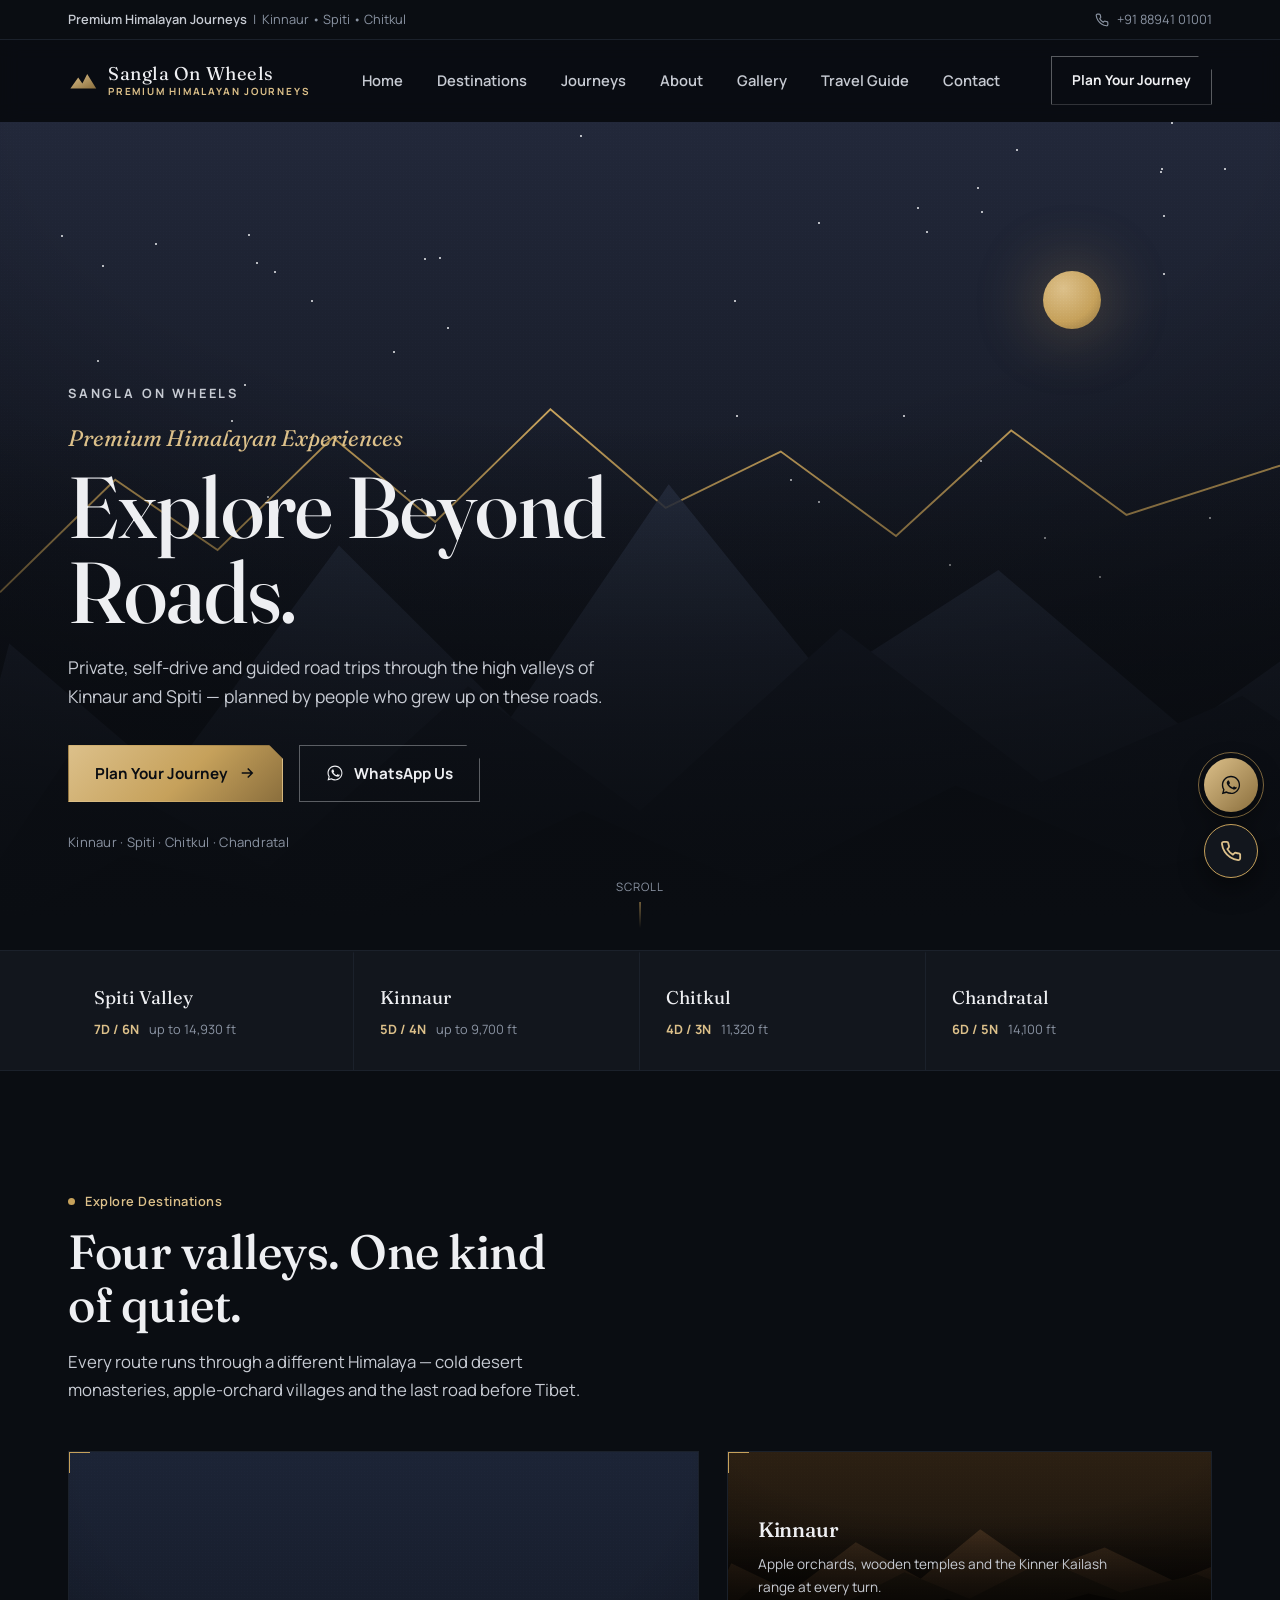
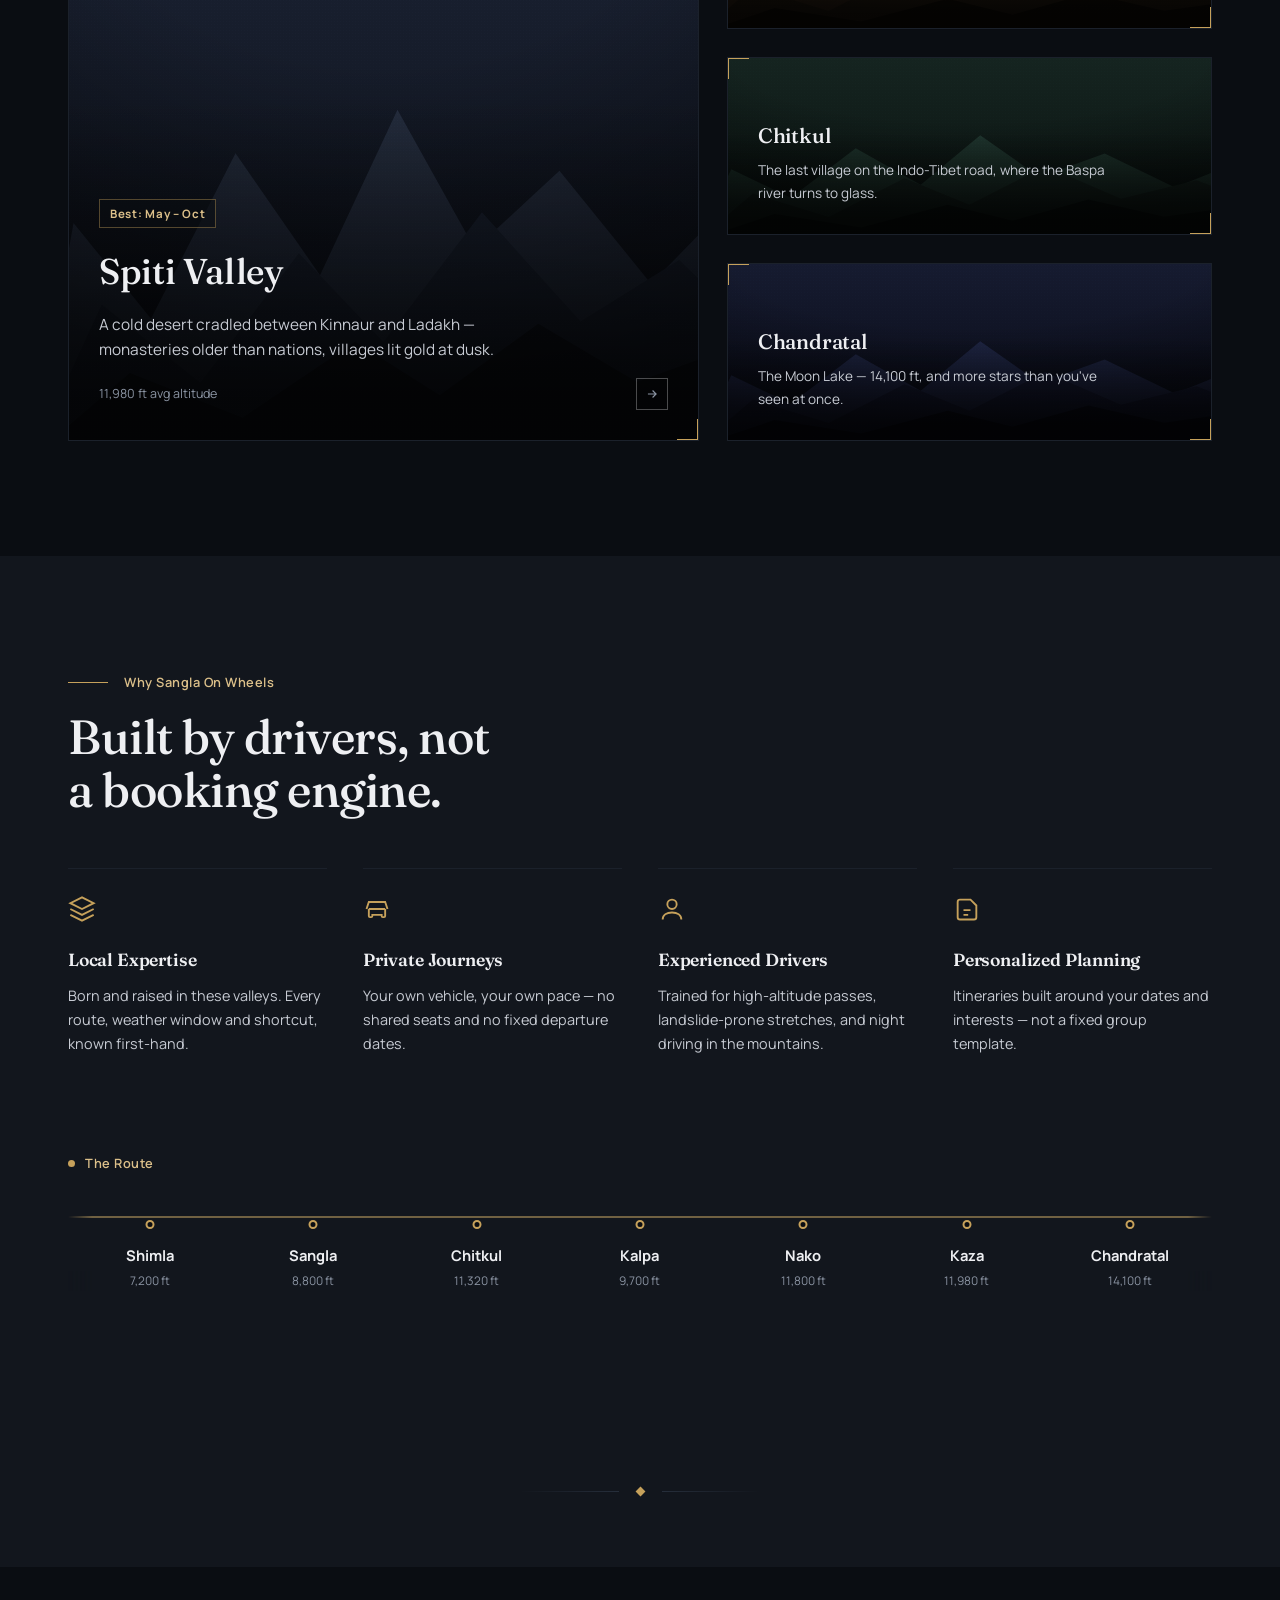
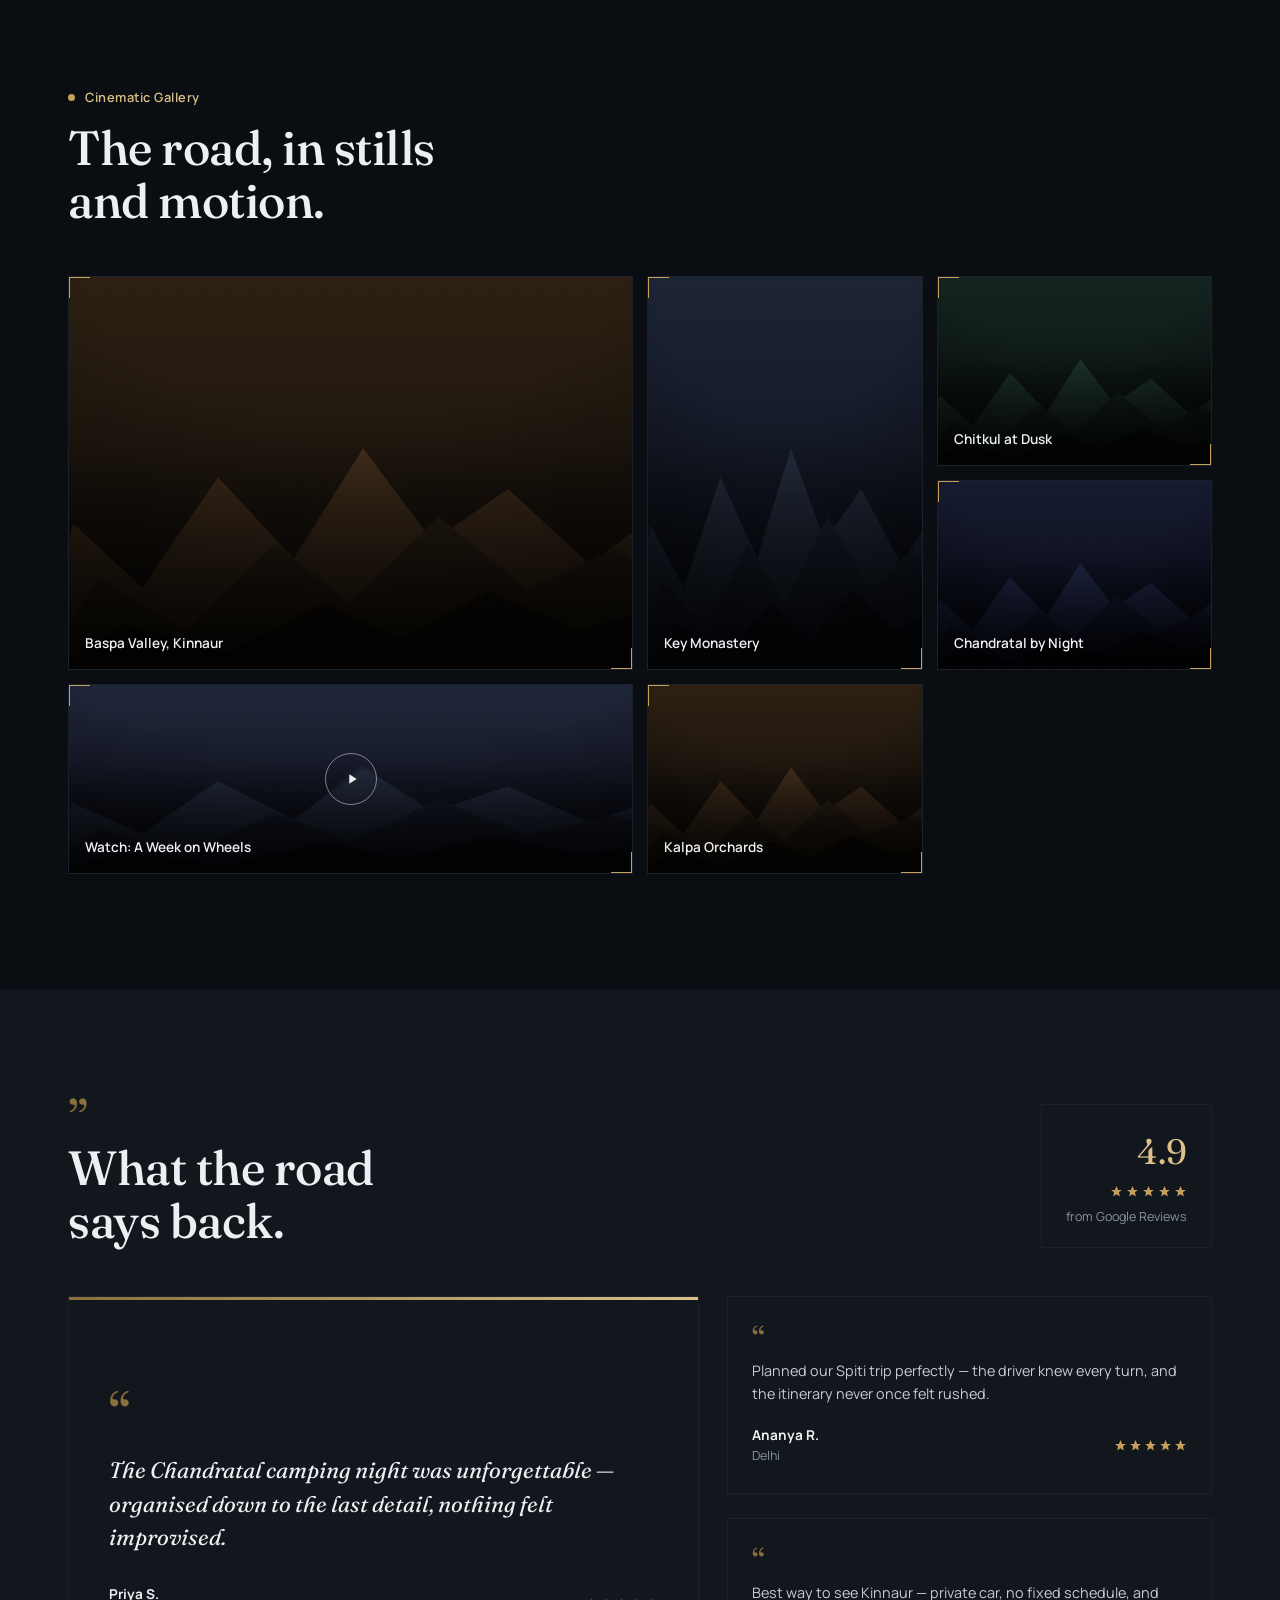
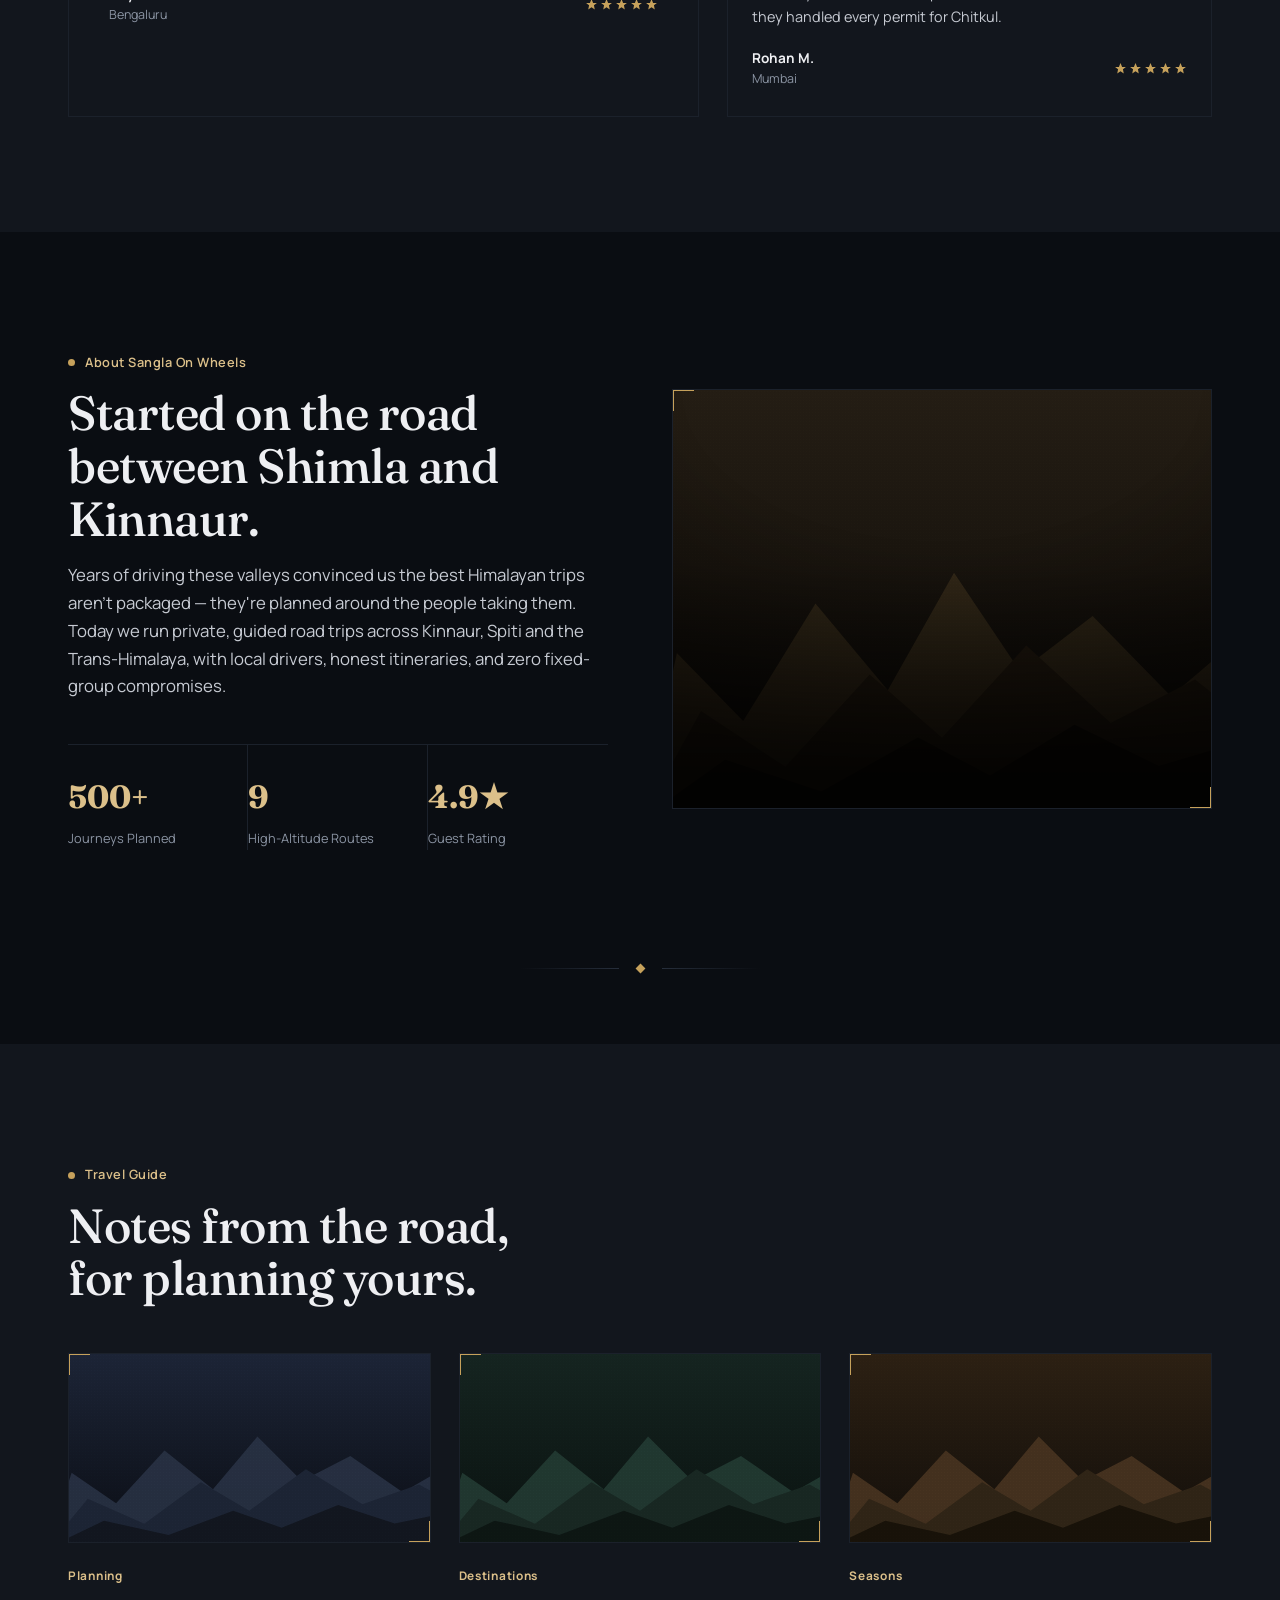
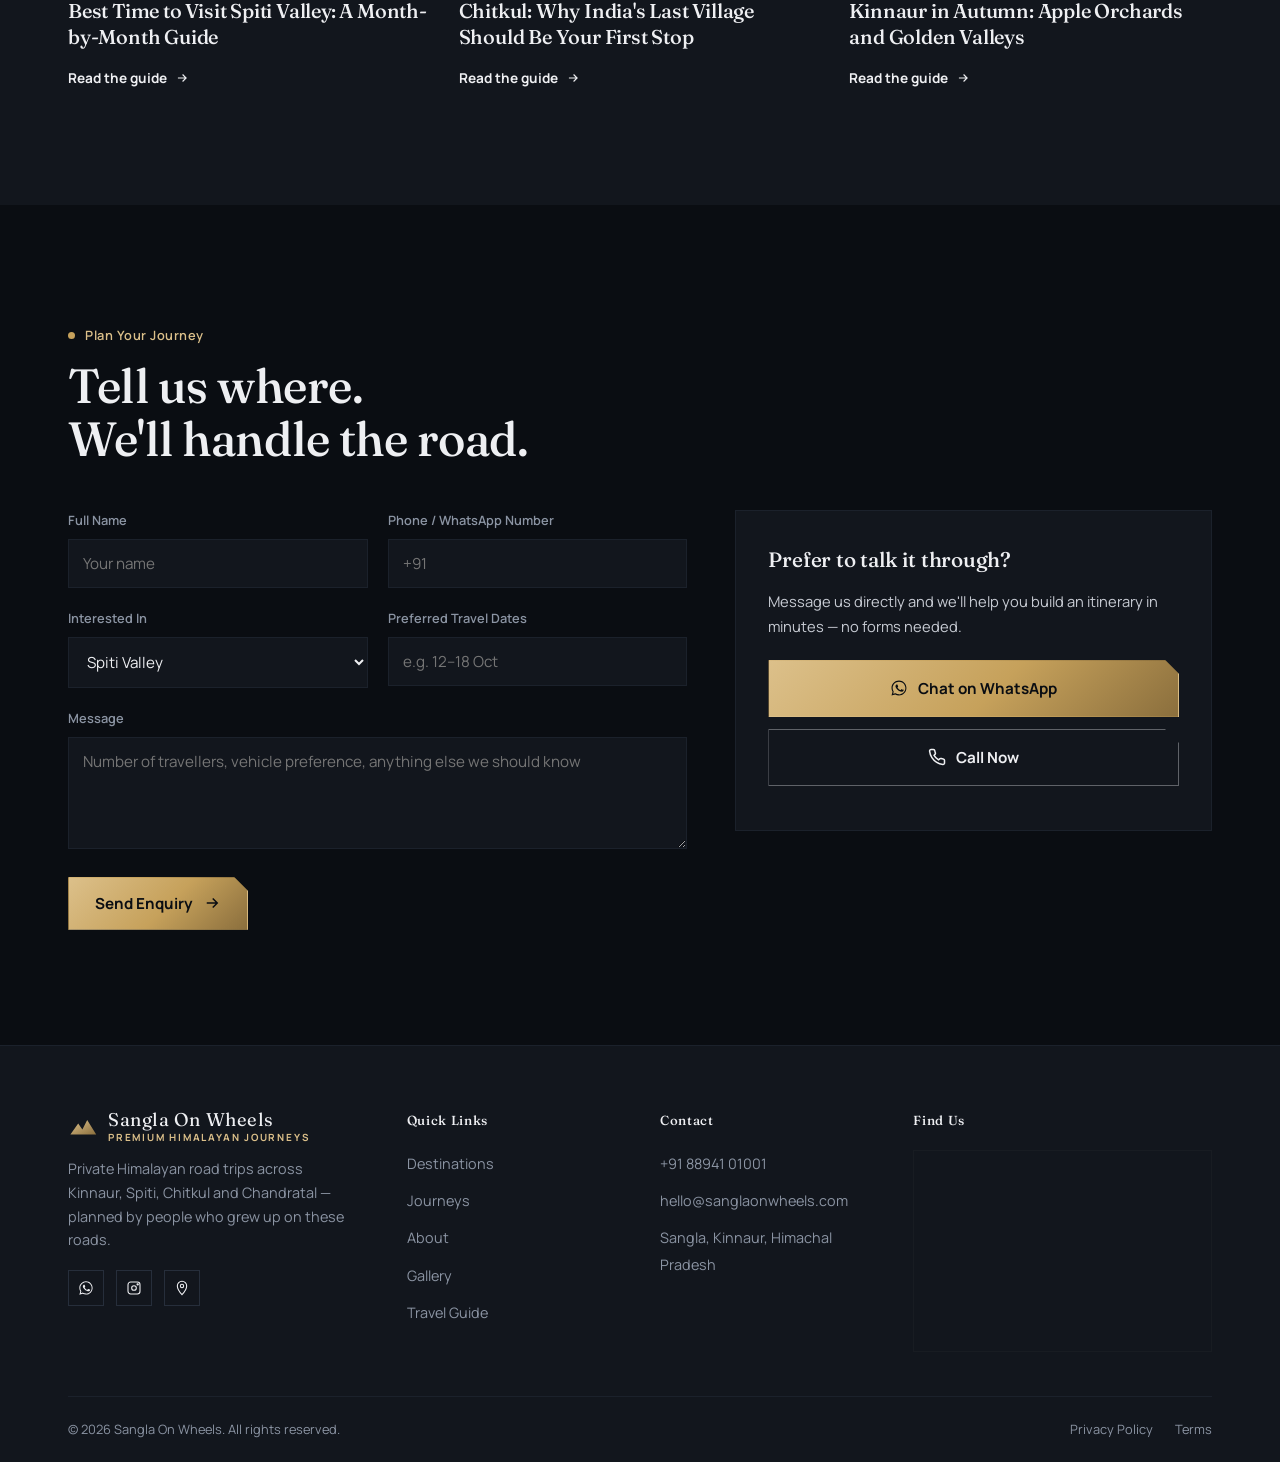
==== commit e4ba0fa4: "." ====
--- a/index.html
+++ b/index.html
@@ -399,12 +399,12 @@
       <nav class="primary-nav">
         <ul>
           <li><a href="#home">Home</a></li>
-          <li><a href="#destinations">Destinations</a></li>
-          <li><a href="#journeys">Journeys</a></li>
-          <li><a href="#about">About</a></li>
-          <li><a href="#gallery">Gallery</a></li>
-          <li><a href="#guide">Travel Guide</a></li>
-          <li><a href="#contact">Contact</a></li>
+          <li><a href="destinations.html">Destinations</a></li>
+          <li><a href="tours.html">Journeys</a></li>
+          <li><a href="about.html">About</a></li>
+          <li><a href="gallery.html">Gallery</a></li>
+          <li><a href="travel-guide.html">Travel Guide</a></li>
+          <li><a href="contact.html">Contact</a></li>
         </ul>
       </nav>
       <div class="nav-cta">
@@ -419,12 +419,12 @@
 <div class="mobile-panel" id="mobilePanel">
   <button class="close-panel" id="closePanel" aria-label="Close menu">&times;</button>
   <a href="#home">Home</a>
-  <a href="#destinations">Destinations</a>
-  <a href="#journeys">Journeys</a>
-  <a href="#about">About</a>
-  <a href="#gallery">Gallery</a>
-  <a href="#guide">Travel Guide</a>
-  <a href="#contact">Contact</a>
+  <a href="destinations.html">Destinations</a>
+  <a href="tours.html">Journeys</a>
+  <a href="about.html">About</a>
+  <a href="gallery.html">Gallery</a>
+  <a href="travel-guide.html">Travel Guide</a>
+  <a href="contact.html">Contact</a>
   <a href="#plan" class="btn btn-gold" style="justify-content:center;">Plan Your Journey</a>
 </div>
 
@@ -493,7 +493,7 @@
     <p class="lede">Every route runs through a different Himalaya — cold desert monasteries, apple-orchard villages and the last road before Tibet.</p>
 
     <div class="dest-grid">
-      <a href="#plan" class="frame dest-card scene scene--spiti">
+      <a href="destinations.html#spiti" class="frame dest-card scene scene--spiti">
         <div class="scene__layer l1"></div><div class="scene__layer l2"></div><div class="scene__layer l3"></div>
         <div class="scene__grain"></div><div class="scene__vignette"></div><div class="scene__bottom"></div>
         <div class="dest-inner">
@@ -505,7 +505,7 @@
       </a>
 
       <div class="dest-sub">
-        <a href="#plan" class="frame dest-card small scene scene--kinnaur">
+        <a href="destinations.html#kinnaur" class="frame dest-card small scene scene--kinnaur">
           <div class="scene__layer l1"></div><div class="scene__layer l2"></div><div class="scene__layer l3"></div>
           <div class="scene__grain"></div><div class="scene__vignette"></div><div class="scene__bottom"></div>
           <div class="dest-inner">
@@ -513,7 +513,7 @@
             <p>Apple orchards, wooden temples and the Kinner Kailash range at every turn.</p>
           </div>
         </a>
-        <a href="#plan" class="frame dest-card small scene scene--chitkul">
+        <a href="destinations.html#chitkul" class="frame dest-card small scene scene--chitkul">
           <div class="scene__layer l1"></div><div class="scene__layer l2"></div><div class="scene__layer l3"></div>
           <div class="scene__grain"></div><div class="scene__vignette"></div><div class="scene__bottom"></div>
           <div class="dest-inner">
@@ -521,7 +521,7 @@
             <p>The last village on the Indo-Tibet road, where the Baspa river turns to glass.</p>
           </div>
         </a>
-        <a href="#plan" class="frame dest-card small scene scene--chandratal">
+        <a href="destinations.html#chandratal" class="frame dest-card small scene scene--chandratal">
           <div class="scene__layer l1"></div><div class="scene__layer l2"></div><div class="scene__layer l3"></div>
           <div class="scene__grain"></div><div class="scene__vignette"></div><div class="scene__bottom"></div>
           <div class="dest-inner">
@@ -682,19 +682,19 @@
         <div class="frame scene scene--spiti"><div class="scene__layer l1"></div><div class="scene__layer l2"></div><div class="scene__layer l3"></div><div class="scene__grain"></div></div>
         <span class="cat">Planning</span>
         <h3>Best Time to Visit Spiti Valley: A Month-by-Month Guide</h3>
-        <a href="#" class="read">Read the guide <svg viewBox="0 0 24 24" fill="none" stroke="currentColor" stroke-width="2"><path d="M5 12h14M13 6l6 6-6 6"/></svg></a>
+        <a href="travel-guide.html#spiti" class="read">Read the guide <svg viewBox="0 0 24 24" fill="none" stroke="currentColor" stroke-width="2"><path d="M5 12h14M13 6l6 6-6 6"/></svg></a>
       </div>
       <div class="guide-card">
         <div class="frame scene scene--chitkul"><div class="scene__layer l1"></div><div class="scene__layer l2"></div><div class="scene__layer l3"></div><div class="scene__grain"></div></div>
         <span class="cat">Destinations</span>
         <h3>Chitkul: Why India's Last Village Should Be Your First Stop</h3>
-        <a href="#" class="read">Read the guide <svg viewBox="0 0 24 24" fill="none" stroke="currentColor" stroke-width="2"><path d="M5 12h14M13 6l6 6-6 6"/></svg></a>
+        <a href="travel-guide.html#chitkul" class="read">Read the guide <svg viewBox="0 0 24 24" fill="none" stroke="currentColor" stroke-width="2"><path d="M5 12h14M13 6l6 6-6 6"/></svg></a>
       </div>
       <div class="guide-card">
         <div class="frame scene scene--kinnaur"><div class="scene__layer l1"></div><div class="scene__layer l2"></div><div class="scene__layer l3"></div><div class="scene__grain"></div></div>
         <span class="cat">Seasons</span>
         <h3>Kinnaur in Autumn: Apple Orchards and Golden Valleys</h3>
-        <a href="#" class="read">Read the guide <svg viewBox="0 0 24 24" fill="none" stroke="currentColor" stroke-width="2"><path d="M5 12h14M13 6l6 6-6 6"/></svg></a>
+        <a href="travel-guide.html#kinnaur" class="read">Read the guide <svg viewBox="0 0 24 24" fill="none" stroke="currentColor" stroke-width="2"><path d="M5 12h14M13 6l6 6-6 6"/></svg></a>
       </div>
     </div>
   </div>
@@ -779,11 +779,11 @@
       <div class="footer-col">
         <h4>Quick Links</h4>
         <ul>
-          <li><a href="#destinations">Destinations</a></li>
-          <li><a href="#journeys">Journeys</a></li>
-          <li><a href="#about">About</a></li>
-          <li><a href="#gallery">Gallery</a></li>
-          <li><a href="#guide">Travel Guide</a></li>
+          <li><a href="destinations.html">Destinations</a></li>
+          <li><a href="tours.html">Journeys</a></li>
+          <li><a href="about.html">About</a></li>
+          <li><a href="gallery.html">Gallery</a></li>
+          <li><a href="travel-guide.html">Travel Guide</a></li>
         </ul>
       </div>
       <div class="footer-col">
@@ -791,7 +791,7 @@
         <ul>
           <li><a href="tel:+918894101001">+91 88941 01001</a></li>
           <li><a href="mailto:hello@sanglaonwheels.com">hello@sanglaonwheels.com</a></li>
-          <li><a href="#">Sangla, Kinnaur, Himachal Pradesh</a></li>
+          <li><a href="https://www.google.com/maps/search/?api=1&amp;query=Sangla%2C+Kinnaur%2C+Himachal+Pradesh+172106" target="_blank" rel="noopener">Sangla, Kinnaur, Himachal Pradesh</a></li>
         </ul>
       </div>
       <div class="footer-col" style="grid-column:span 1;">
@@ -804,8 +804,8 @@
     <div class="footer-bottom">
       <span>© 2026 Sangla On Wheels. All rights reserved.</span>
       <div class="legal">
-        <a href="#">Privacy Policy</a>
-        <a href="#">Terms</a>
+        <a href="privacy-policy.html">Privacy Policy</a>
+        <a href="terms-and-conditions.html">Terms</a>
       </div>
     </div>
   </div>
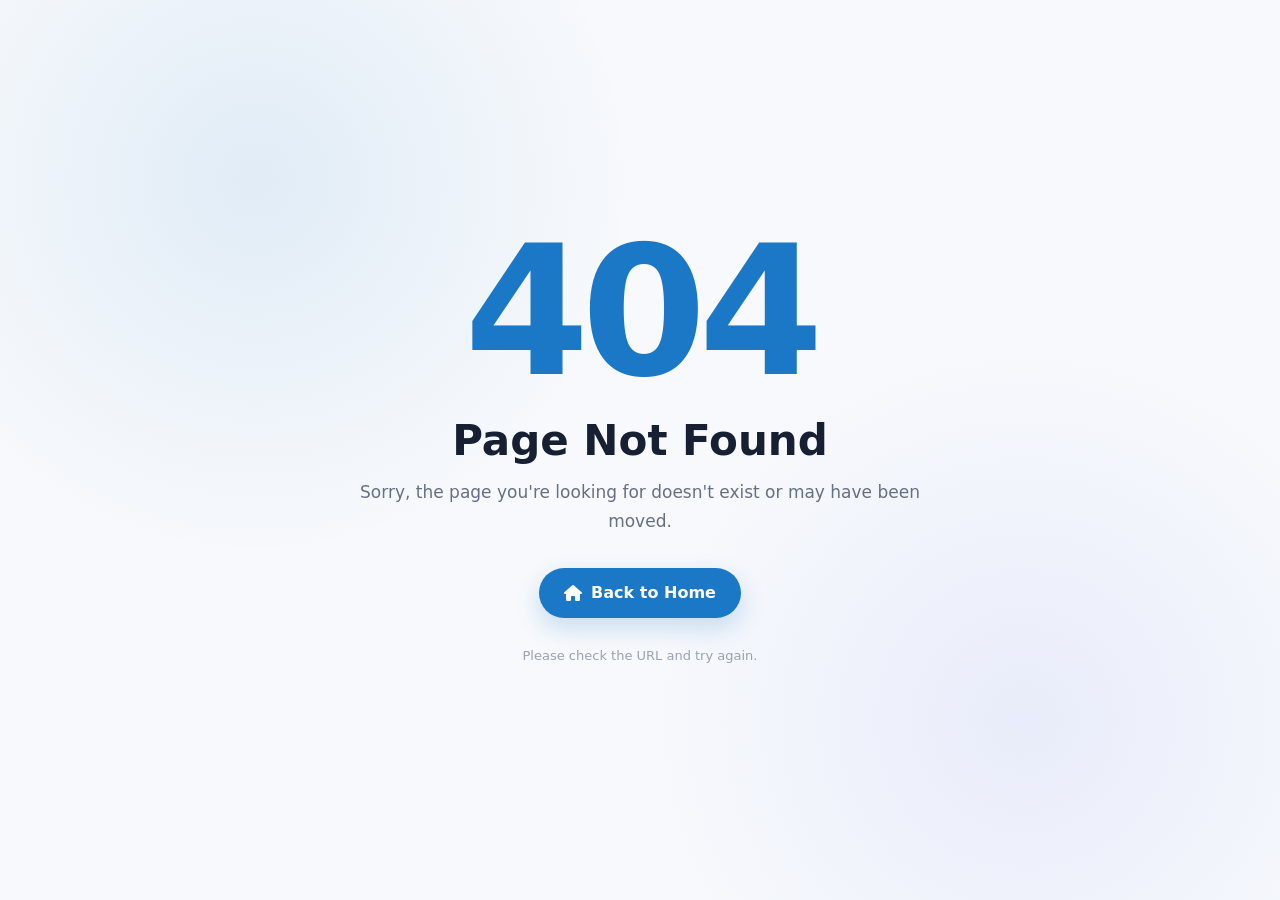
==== commit 489b7242: "." ====
--- a/index.html
+++ b/index.html
@@ -1,879 +1,129 @@
-<!DOCTYPE html>
+<!doctype html>
 <html lang="en">
 <head>
-<meta charset="UTF-8">
-<meta name="viewport" content="width=device-width, initial-scale=1, maximum-scale=5">
-<title>Sangla On Wheels | Premium Himalayan Journeys — Kinnaur, Spiti &amp; Chitkul</title>
-<meta name="description" content="Private, guided road trips through Kinnaur, Spiti, Chitkul and Chandratal. Experienced mountain drivers, personalised itineraries, premium Himalayan travel — planned by people who grew up on these roads.">
-<meta name="keywords" content="Sangla On Wheels, Kinnaur tour, Spiti Valley trip, Chitkul tour package, Chandratal tour, Himalayan road trip, Himachal self drive tour">
-<link rel="canonical" href="https://sanglaonwheels.com/">
-<meta property="og:title" content="Sangla On Wheels | Premium Himalayan Journeys">
-<meta property="og:description" content="Private, guided road trips through Kinnaur, Spiti, Chitkul and Chandratal.">
-<meta property="og:type" content="website">
-<meta name="theme-color" content="#0A0D12">
-<link rel="icon" href="data:image/svg+xml,%3Csvg xmlns='http://www.w3.org/2000/svg' viewBox='0 0 100 100'%3E%3Crect width='100' height='100' fill='%230A0D12'/%3E%3Cpath d='M10 72 L32 40 L45 58 L60 30 L92 72 Z' fill='%23C6A15B'/%3E%3C/svg%3E">
-<link rel="preconnect" href="https://fonts.googleapis.com">
-<link rel="preconnect" href="https://fonts.gstatic.com" crossorigin>
-<link href="https://fonts.googleapis.com/css2?family=Fraunces:ital,opsz,wght@0,9..144,300;0,9..144,400;0,9..144,500;0,9..144,600;1,9..144,400&family=Manrope:wght@400;500;600;700;800&display=swap" rel="stylesheet">
+  <meta charset="utf-8">
+  <meta name="viewport" content="width=device-width, initial-scale=1.0">
+  <title>404 | Page Not Found</title>
+  <meta name="description" content="The page you're looking for could not be found.">
+  <meta name="robots" content="noindex, follow">
+  <link rel="icon" type="image/x-icon" href="favicon.ico">
+  <link href="https://cdn.jsdelivr.net/npm/bootstrap@5.3.3/dist/css/bootstrap.min.css" rel="stylesheet">
+  <link rel="stylesheet" href="https://cdnjs.cloudflare.com/ajax/libs/font-awesome/6.5.0/css/all.min.css">
 
-<script type="application/ld+json">
-{
-  "@context": "https://schema.org",
-  "@type": "TravelAgency",
-  "name": "Sangla On Wheels",
-  "description": "Premium private and guided Himalayan road trips across Kinnaur, Spiti, Chitkul and Chandratal.",
-  "areaServed": ["Kinnaur", "Spiti Valley", "Chitkul", "Chandratal", "Himachal Pradesh"],
-  "telephone": "+91-88941-01001"
-}
-</script>
+  <style>
+    * { box-sizing: border-box; }
 
-<style>
-  :root{
-    --ink-950:#0A0D12;
-    --ink-900:#12161D;
-    --ink-800:#1B212B;
-    --ink-700:#262E3B;
-    --mist:#8B94A3;
-    --paper:#EEEFF2;
-    --paper-dim:#C7CBD3;
-    --gold:#C6A15B;
-    --gold-soft:#DCC08A;
-    --gold-deep:#8B6F3D;
-    --ember:#B4552F;
-    --max:1240px;
-    --ease:cubic-bezier(.22,.61,.36,1);
-  }
+    html, body {
+      width: 100%;
+      min-height: 100%;
+      margin: 0;
+    }
 
-  *,*::before,*::after{box-sizing:border-box;}
-  html{scroll-behavior:smooth;}
-  @media (prefers-reduced-motion: reduce){
-    html{scroll-behavior:auto;}
-    *,*::before,*::after{animation-duration:0.001ms !important; animation-iteration-count:1 !important; transition-duration:0.001ms !important; scroll-behavior:auto !important;}
-  }
-  body{
-    margin:0;
-    background:var(--ink-950);
-    color:var(--paper);
-    font-family:'Manrope',sans-serif;
-    font-size:16px;
-    line-height:1.65;
-    -webkit-font-smoothing:antialiased;
-  }
-  img,svg{display:block; max-width:100%;}
-  a{color:inherit; text-decoration:none;}
-  h1,h2,h3,h4{font-family:'Fraunces',serif; font-weight:500; margin:0; color:var(--paper); letter-spacing:-0.01em;}
-  p{margin:0;}
-  ul{margin:0; padding:0; list-style:none;}
-  button{font-family:inherit; cursor:pointer;}
-  input,select,textarea{font-family:inherit;}
-  :focus-visible{outline:2px solid var(--gold); outline-offset:3px;}
+    body {
+      font-family: system-ui, -apple-system, BlinkMacSystemFont, "Segoe UI", sans-serif;
+      background: #f7f9fc;
+      color: #172033;
+    }
 
-  .wrap{max-width:var(--max); margin:0 auto; padding:0 clamp(20px,4vw,48px);}
-  .pad{padding-top:clamp(64px,9vw,120px); padding-bottom:clamp(64px,9vw,120px); position:relative;}
-  .alt{background:var(--ink-900);}
+    .error-page {
+      min-height: 100vh;
+      display: flex;
+      align-items: center;
+      justify-content: center;
+      padding: 32px 18px;
+      text-align: center;
+      background:
+        radial-gradient(circle at 20% 20%, rgba(27,120,199,.10), transparent 30%),
+        radial-gradient(circle at 80% 80%, rgba(102,126,234,.10), transparent 30%),
+        #f7f9fc;
+    }
 
-  .kicker{
-    display:inline-flex; align-items:center; gap:10px;
-    font-size:0.8rem; font-weight:600; letter-spacing:0.04em;
-    color:var(--gold-soft); margin-bottom:14px;
-  }
-  .kicker::before{content:""; width:7px; height:7px; border-radius:50%; background:var(--gold); flex:none;}
+    .error-container {
+      width: 100%;
+      max-width: 680px;
+    }
 
-  .rule-label{display:flex; align-items:center; gap:16px; margin-bottom:18px;}
-  .rule-label .rl-line{width:40px; height:1px; background:var(--gold); flex:none;}
-  .rule-label .rl-text{font-size:.8rem; font-weight:600; letter-spacing:.04em; color:var(--gold-soft);}
+    .error-code {
+      margin: 0;
+      font-size: clamp(100px, 20vw, 180px);
+      line-height: .85;
+      font-weight: 800;
+      letter-spacing: -8px;
+      color: #1b78c7;
+    }
 
-  .quote-kicker{font-family:'Fraunces',serif; font-size:3.2rem; color:var(--gold-deep); line-height:.5; margin-bottom:10px;}
+    .error-title {
+      margin: 28px 0 12px;
+      font-size: clamp(28px, 5vw, 42px);
+      font-weight: 750;
+      color: #172033;
+    }
 
-  .h2{font-size:clamp(2rem,4vw,3rem); line-height:1.1;}
-  .lede{font-size:1.05rem; color:var(--paper-dim); max-width:52ch; margin-top:16px;}
+    .error-description {
+      max-width: 560px;
+      margin: 0 auto 32px;
+      color: #667085;
+      font-size: 17px;
+      line-height: 1.7;
+    }
 
-  /* ---------- Section divider ornament ---------- */
-  .divider-wrap{padding:0 0 clamp(40px,6vw,72px);}
-  .alt + .divider-wrap, .divider-wrap.on-alt{background:var(--ink-900); padding-top:clamp(40px,6vw,72px);}
-  .section-divider{display:flex; align-items:center; justify-content:center; gap:18px; max-width:240px; margin:0 auto;}
-  .section-divider .dl{flex:1; height:1px; background:linear-gradient(90deg, transparent, var(--ink-700));}
-  .section-divider .dr{flex:1; height:1px; background:linear-gradient(90deg, var(--ink-700), transparent);}
-  .section-divider .dm{width:7px; height:7px; background:var(--gold); transform:rotate(45deg); flex:none;}
+    .home-btn {
+      display: inline-flex;
+      align-items: center;
+      justify-content: center;
+      gap: 9px;
+      min-width: 180px;
+      padding: 13px 25px;
+      border-radius: 999px;
+      background: #1b78c7;
+      color: #fff;
+      text-decoration: none;
+      font-weight: 650;
+      box-shadow: 0 10px 25px rgba(27,120,199,.22);
+      transition: .25s ease;
+    }
 
-  /* ---------- Buttons ---------- */
-  .btn{
-    display:inline-flex; align-items:center; gap:10px;
-    padding:15px 26px; font-size:0.95rem; font-weight:700;
-    border:1px solid transparent; white-space:nowrap;
-    clip-path:polygon(0 0,calc(100% - 14px) 0,100% 14px,100% 100%,0 100%);
-    transition:transform .25s var(--ease), box-shadow .25s var(--ease), background .3s var(--ease), border-color .25s var(--ease);
-  }
-  .btn:hover{transform:translateY(-2px);}
-  .btn-gold{background:linear-gradient(135deg, var(--gold-soft), var(--gold) 55%, var(--gold-deep)); color:var(--ink-950);}
-  .btn-gold:hover{background:linear-gradient(135deg, var(--gold-soft), var(--gold-soft) 55%, var(--gold)); box-shadow:0 12px 28px -8px rgba(198,161,91,.55);}
-  .btn-line{border-color:rgba(238,239,242,.35); color:var(--paper); background:transparent;}
-  .btn-line:hover{border-color:var(--gold); color:var(--gold-soft);}
-  .btn svg{width:18px; height:18px; flex:none;}
+    .home-btn:hover {
+      color: #fff;
+      transform: translateY(-2px);
+      box-shadow: 0 14px 30px rgba(27,120,199,.28);
+    }
 
-  /* ---------- Top bar ---------- */
-  .topbar{background:var(--ink-950); border-bottom:1px solid var(--ink-800);}
-  .topbar .wrap{display:flex; align-items:center; justify-content:space-between; padding-top:9px; padding-bottom:9px; font-size:0.8rem; color:var(--mist);}
-  .topbar strong{color:var(--paper-dim); font-weight:600;}
-  .topbar a{color:var(--mist); transition:color .2s;}
-  .topbar a:hover{color:var(--gold-soft);}
-  .topbar .tb-phone{display:none; align-items:center; gap:8px; flex:none;}
-  .topbar .tb-phone svg{width:14px; height:14px;}
-  @media (min-width:640px){ .topbar .tb-phone{display:flex;} }
+    .error-hint {
+      margin-top: 28px;
+      font-size: 13px;
+      color: #98a2b3;
+    }
 
-  /* ---------- Navbar ---------- */
-  header.site{position:sticky; top:0; z-index:80;}
-  .navbar{
-    background:rgba(10,13,18,.72); backdrop-filter:blur(10px);
-    border-bottom:1px solid transparent;
-    transition:border-color .3s, background .3s;
-  }
-  .navbar.is-scrolled{background:rgba(10,13,18,.95); border-color:var(--ink-800);}
-  .navbar .wrap{display:flex; align-items:center; justify-content:space-between; padding-top:16px; padding-bottom:16px;}
-  .brand{display:flex; align-items:center; gap:10px;}
-  .brand svg{width:30px; height:30px;}
-  .brand-text{font-family:'Fraunces',serif; font-size:1.15rem; letter-spacing:0.03em; line-height:1.1;}
-  .brand-text span{display:block; font-family:'Manrope',sans-serif; font-size:0.62rem; letter-spacing:0.18em; color:var(--gold-soft); font-weight:700; margin-top:2px;}
-  nav.primary-nav ul{display:flex; gap:34px;}
-  nav.primary-nav a{font-size:0.92rem; font-weight:600; color:var(--paper-dim); position:relative; padding:4px 0;}
-  nav.primary-nav a::after{content:""; position:absolute; left:0; right:100%; bottom:0; height:1px; background:var(--gold); transition:right .25s var(--ease);}
-  nav.primary-nav a:hover{color:var(--paper);}
-  nav.primary-nav a:hover::after{right:0;}
-  .nav-cta{display:flex; align-items:center; gap:14px;}
-  .nav-cta .btn{padding:12px 20px; font-size:0.85rem;}
-  .hamburger{display:none; flex-direction:column; gap:5px; background:none; border:0; padding:6px;}
-  .hamburger span{width:24px; height:2px; background:var(--paper);}
-  .mobile-panel{
-    position:fixed; inset:0 0 0 auto; width:min(84vw,340px); background:var(--ink-900);
-    transform:translateX(100%); transition:transform .35s var(--ease); z-index:120;
-    padding:26px; border-left:1px solid var(--ink-800); display:flex; flex-direction:column; gap:26px;
-  }
-  .mobile-panel.open{transform:translateX(0);}
-  .mobile-panel a{font-size:1.05rem; font-weight:600; color:var(--paper-dim);}
-  .mobile-panel .close-panel{align-self:flex-end; background:none; border:0; color:var(--paper); font-size:1.4rem;}
-  .scrim{position:fixed; inset:0; background:rgba(0,0,0,.55); opacity:0; pointer-events:none; transition:opacity .3s; z-index:110;}
-  .scrim.show{opacity:1; pointer-events:auto;}
+    @media (max-width: 576px) {
+      .error-page { padding: 24px 16px; }
+      .error-code { letter-spacing: -4px; }
+      .error-description { font-size: 15px; }
+      .home-btn { width: 100%; max-width: 280px; }
+    }
+  </style>
+</head>
 
-  /* ---------- Scene (illustrated mountain art) ---------- */
-  .scene{position:relative; overflow:hidden; background:linear-gradient(180deg,var(--sky-a),var(--sky-b));}
-  .scene__layer{position:absolute; left:-6%; right:-6%; bottom:-3%; height:74%; transition:transform .7s var(--ease);}
-  .scene__layer.l1{clip-path:polygon(0 100%,6% 46%,17% 68%,29% 30%,41% 58%,52% 20%,63% 52%,75% 34%,88% 60%,100% 40%,100% 100%); background:var(--p1); opacity:.85;}
-  .scene__layer.l2{height:58%; clip-path:polygon(0 100%,10% 55%,24% 78%,38% 40%,50% 66%,64% 28%,78% 60%,92% 42%,100% 58%,100% 100%); background:var(--p2);}
-  .scene__layer.l3{height:38%; clip-path:polygon(0 100%,14% 62%,30% 82%,46% 48%,58% 72%,72% 40%,86% 66%,100% 50%,100% 100%); background:var(--p3); box-shadow:0 -1px 0 rgba(198,161,91,.35);}
-  .scene__grain{position:absolute; inset:0; opacity:.5; mix-blend-mode:overlay; background-image:radial-gradient(rgba(255,255,255,.10) 1px, transparent 1px); background-size:3px 3px;}
-  .scene__vignette{position:absolute; inset:0; background:radial-gradient(120% 90% at 50% 0%, transparent 40%, rgba(0,0,0,.55) 100%);}
-  .scene__bottom{position:absolute; left:0; right:0; bottom:0; height:58%; background:linear-gradient(180deg, transparent, rgba(0,0,0,.68) 88%);}
-  .frame:hover .scene__layer, .g-item:hover .scene__layer{transform:scale(1.07);}
+<body>
+  <main class="error-page">
+    <div class="error-container">
+      <div class="error-code">404</div>
 
-  .scene--spiti{--sky-a:#1c2436; --sky-b:#0b0e15; --p1:#2a3346; --p2:#1c2434; --p3:#12161f;}
-  .scene--kinnaur{--sky-a:#2c2013; --sky-b:#120e0a; --p1:#4a3521; --p2:#2f2416; --p3:#181209;}
-  .scene--chitkul{--sky-a:#152420; --sky-b:#0a1210; --p1:#243c34; --p2:#182722; --p3:#0d1613;}
-  .scene--chandratal{--sky-a:#161b30; --sky-b:#080a15; --p1:#232a4c; --p2:#161a33; --p3:#0b0d1b;}
-  .scene--hero{--sky-a:#22283a; --sky-b:#0A0D12; --p1:#2c3448; --p2:#1c2231; --p3:#12151e;}
-  .scene--about{--sky-a:#241d14; --sky-b:#0c0a07; --p1:#3a2e1c; --p2:#241b10; --p3:#130e08;}
-  .scene--frame{--sky-a:#20263a; --sky-b:#0c0e17; --p1:#2b3348; --p2:#1a2030; --p3:#0f121a;}
+      <h1 class="error-title">Page Not Found</h1>
 
-  /* ---------- Hero ---------- */
-  .hero{position:relative; min-height:92vh; display:flex; align-items:flex-end;}
-  @supports (height:100svh){ .hero{min-height:92svh;} }
-  .hero .stars{position:absolute; inset:0;}
-  .hero .star{position:absolute; width:2px; height:2px; background:var(--paper); border-radius:50%; animation:twinkle 4s ease-in-out infinite;}
-  @keyframes twinkle{0%,100%{opacity:.15;} 50%{opacity:.9;}}
-  .hero .sun{position:absolute; right:14%; top:18%; width:58px; height:58px; border-radius:50%; background:radial-gradient(circle at 35% 30%, var(--gold-soft), var(--gold) 60%, var(--gold-deep) 100%); box-shadow:0 0 60px 10px rgba(198,161,91,.25);}
-  .hero .ridge{position:absolute; left:0; right:0; bottom:38%; height:34%; pointer-events:none;}
-  .hero .ridge path{fill:none; stroke:var(--gold); stroke-width:1.4; stroke-dasharray:1400; stroke-dashoffset:1400; animation:draw 2.6s var(--ease) .3s forwards;}
-  @keyframes draw{to{stroke-dashoffset:0;}}
-  .hero-scrim{position:absolute; left:0; right:0; bottom:0; height:64%; background:linear-gradient(180deg, transparent, rgba(10,13,18,.55) 45%, var(--ink-950) 94%); z-index:1;}
-  .hero-content{position:relative; z-index:2; padding-bottom:clamp(56px,8vw,96px); padding-top:120px; width:100%;}
-  .hero-word{font-size:.8rem; letter-spacing:.22em; font-weight:700; color:var(--paper-dim); margin-bottom:16px;}
-  .hero-tagline{font-family:'Fraunces',serif; font-style:italic; font-weight:400; font-size:clamp(1.1rem,2vw,1.4rem); color:var(--gold-soft); margin-bottom:8px;}
-  .hero h1{font-size:clamp(2.6rem,7vw,5.4rem); line-height:.98; margin:2px 0 18px; color:var(--paper);}
-  .hero-sub{font-size:1.1rem; color:var(--paper-dim); max-width:52ch; margin-bottom:34px;}
-  .hero-ctas{display:flex; flex-wrap:wrap; gap:16px;}
-  .hero-destinations{margin-top:30px; font-size:.82rem; color:var(--mist); letter-spacing:.02em;}
-  .scroll-cue{position:absolute; left:50%; bottom:22px; transform:translateX(-50%); font-size:.72rem; letter-spacing:.1em; color:var(--mist); display:flex; flex-direction:column; align-items:center; gap:6px; z-index:2;}
-  .scroll-cue .line{width:1px; height:26px; background:linear-gradient(var(--gold),transparent);}
-  @media (max-width:600px){ .hero-content{padding-top:88px;} }
+      <p class="error-description">
+        Sorry, the page you're looking for doesn't exist or may have been moved.
+      </p>
 
-  /* ---------- Featured Journeys strip ---------- */
-  .journeys-strip{border-top:1px solid var(--ink-800); border-bottom:1px solid var(--ink-800); background:var(--ink-900);}
-  .journeys-grid{display:grid; grid-template-columns:repeat(4,1fr);}
-  .journey-item{padding:30px 26px; border-right:1px solid var(--ink-800); border-top:2px solid transparent; transition:background .25s, border-top-color .25s;}
-  .journey-item:last-child{border-right:0;}
-  .journey-item:hover{background:var(--ink-800); border-top-color:var(--gold);}
-  .journey-item .name{font-family:'Fraunces',serif; font-size:1.15rem; margin-bottom:6px;}
-  .journey-item .meta{font-size:.8rem; color:var(--mist); display:flex; gap:10px; flex-wrap:wrap;}
-  .journey-item .meta b{color:var(--gold-soft); font-weight:700;}
+      <a href="/" class="home-btn">
+        <i class="fas fa-house"></i>
+        Back to Home
+      </a>
 
-  /* ---------- Destinations ---------- */
-  .dest-grid{display:grid; grid-template-columns:1.3fr 1fr; gap:28px; margin-top:48px;}
-  .dest-sub{display:grid; grid-template-rows:repeat(3,1fr); gap:28px;}
-  .frame{position:relative; border:1px solid var(--ink-800);}
-  .frame::before,.frame::after{content:""; position:absolute; width:22px; height:22px; z-index:3;}
-  .frame::before{top:-1px; left:-1px; border-top:2px solid var(--gold); border-left:2px solid var(--gold);}
-  .frame::after{bottom:-1px; right:-1px; border-bottom:2px solid var(--gold); border-right:2px solid var(--gold);}
-  .dest-card{min-height:520px; display:flex; align-items:flex-end;}
-  .dest-card.small{min-height:178px;}
-  .dest-inner{position:relative; z-index:2; padding:30px; width:100%;}
-  .dest-tag{display:inline-block; font-size:.72rem; font-weight:700; letter-spacing:.06em; color:var(--gold-soft); background:rgba(10,13,18,.55); border:1px solid rgba(198,161,91,.4); padding:4px 10px; margin-bottom:14px;}
-  .dest-card h3{font-size:clamp(1.9rem,2.8vw,2.5rem); margin-bottom:10px;}
-  .dest-card.small h3{font-size:1.3rem; margin-bottom:6px;}
-  .dest-card p{color:var(--paper-dim); font-size:.96rem; max-width:44ch;}
-  .dest-card.small p{font-size:.85rem;}
-  .dest-alt{display:flex; align-items:center; gap:10px; margin-top:16px; font-size:.78rem; color:var(--mist);}
-  .dest-arrow{margin-left:auto; width:32px; height:32px; border:1px solid rgba(238,239,242,.3); display:flex; align-items:center; justify-content:center; transition:border-color .2s, transform .2s;}
-  .dest-card:hover .dest-arrow{border-color:var(--gold); transform:translateX(3px);}
-  .dest-arrow svg{width:14px; height:14px;}
-
-  /* ---------- Why Us (open, editorial — no tile grid) ---------- */
-  .why-grid{display:grid; grid-template-columns:repeat(4,1fr); gap:0 36px; margin-top:52px;}
-  .why-item{padding-top:26px; border-top:1px solid var(--ink-800); transition:border-color .25s;}
-  .why-item:hover{border-top-color:var(--gold);}
-  .why-item svg{width:28px; height:28px; color:var(--gold); margin-bottom:22px;}
-  .why-item h3{font-size:1.1rem; margin-bottom:10px; font-weight:600;}
-  .why-item p{font-size:.9rem; color:var(--paper-dim);}
-
-  .route{margin-top:92px;}
-  .route-scroll{overflow-x:auto; padding-bottom:10px; -webkit-mask-image:linear-gradient(90deg,transparent,#000 24px,#000 calc(100% - 24px),transparent); mask-image:linear-gradient(90deg,transparent,#000 24px,#000 calc(100% - 24px),transparent);}
-  .route-line{position:relative; display:flex; min-width:760px; padding-top:10px;}
-  .route-line svg{position:absolute; left:0; top:26px; width:100%; height:6px;}
-  .route-line svg path{fill:none; stroke:var(--ink-700); stroke-width:1;}
-  .route-line svg path.fill{stroke:var(--gold); stroke-dasharray:1000; stroke-dashoffset:1000; transition:stroke-dashoffset 1.4s var(--ease);}
-  .route-line.in-view svg path.fill{stroke-dashoffset:0;}
-  .stop{flex:1; text-align:center; position:relative; padding-top:44px;}
-  .stop::before{content:""; position:absolute; top:22px; left:50%; transform:translateX(-50%); width:9px; height:9px; border-radius:50%; background:var(--ink-950); border:2px solid var(--gold);}
-  .stop .place{font-weight:700; font-size:.92rem;}
-  .stop .alt{display:block; font-size:.74rem; color:var(--mist); margin-top:3px;}
-
-  /* ---------- Gallery ---------- */
-  .gallery-grid{display:grid; grid-template-columns:repeat(4,1fr); grid-auto-rows:190px; grid-auto-flow:dense; gap:14px; margin-top:48px;}
-  .g-item{position:relative;}
-  .g-item.big{grid-column:span 2; grid-row:span 2;}
-  .g-item.tall{grid-row:span 2;}
-  .g-item.wide{grid-column:span 2;}
-  .g-item .cap{position:absolute; left:16px; bottom:14px; z-index:2; font-size:.85rem; font-weight:600;}
-  .g-item .play{position:absolute; inset:0; z-index:2; display:flex; align-items:center; justify-content:center;}
-  .g-item .play span{width:52px; height:52px; border-radius:50%; border:1px solid rgba(238,239,242,.5); display:flex; align-items:center; justify-content:center; backdrop-filter:blur(2px); transition:transform .25s, border-color .25s;}
-  .g-item:hover .play span{transform:scale(1.08); border-color:var(--gold);}
-  .g-item .play svg{width:16px; height:16px; margin-left:2px;}
-
-  /* ---------- Reviews ---------- */
-  .reviews-top{display:flex; align-items:flex-end; justify-content:space-between; gap:24px; flex-wrap:wrap;}
-  .rating-badge{text-align:right; border:1px solid var(--ink-800); background:var(--ink-900); padding:18px 24px;}
-  .rating-badge .big{font-family:'Fraunces',serif; font-size:2.2rem; color:var(--gold-soft);}
-  .rating-badge .stars{display:flex; gap:3px; justify-content:flex-end; margin:4px 0;}
-  .rating-badge svg{width:15px; height:15px; color:var(--gold);}
-  .rating-badge span{font-size:.78rem; color:var(--mist);}
-  .review-layout{display:grid; grid-template-columns:1.3fr 1fr; gap:28px; margin-top:48px;}
-  .review-feature{position:relative; border:1px solid var(--ink-800); background:var(--ink-900); padding:44px 40px; display:flex; flex-direction:column; justify-content:center;}
-  .review-feature::before{content:""; position:absolute; top:0; left:0; right:0; height:3px; background:linear-gradient(90deg,var(--gold-deep),var(--gold-soft));}
-  .review-feature .quote-mark{font-family:'Fraunces',serif; font-size:3.6rem; color:var(--gold-deep); line-height:1; margin-bottom:10px;}
-  .review-feature .txt{font-family:'Fraunces',serif; font-style:italic; font-weight:400; font-size:clamp(1.15rem,1.8vw,1.4rem); line-height:1.5; color:var(--paper); margin-bottom:28px;}
-  .review-stack{display:flex; flex-direction:column; gap:24px;}
-  .review-card{border:1px solid var(--ink-800); padding:26px 24px; background:var(--ink-900);}
-  .review-card .quote-mark{font-family:'Fraunces',serif; font-size:2rem; color:var(--gold-deep); line-height:1; margin-bottom:4px;}
-  .review-card p.txt{color:var(--paper-dim); font-size:.9rem; margin-bottom:18px;}
-  .who{display:flex; align-items:center; justify-content:space-between; font-size:.85rem;}
-  .who b{font-weight:700;}
-  .who span{color:var(--mist); display:block; font-size:.78rem;}
-  .stars{display:flex; gap:2px;}
-  .stars svg{width:13px; height:13px; color:var(--gold);}
-
-  /* ---------- About ---------- */
-  .about-grid{display:grid; grid-template-columns:1fr 1fr; gap:64px; align-items:center;}
-  .about-frame{min-height:420px;}
-  .stat-row{display:grid; grid-template-columns:repeat(3,1fr); margin-top:44px; border-top:1px solid var(--ink-800);}
-  .stat{padding:26px 0 0; border-right:1px solid var(--ink-800);}
-  .stat:last-child{border-right:0;}
-  .stat b{display:block; font-family:'Fraunces',serif; font-size:2rem; color:var(--gold-soft);}
-  .stat span{font-size:.8rem; color:var(--mist);}
-
-  /* ---------- Travel Guide ---------- */
-  .guide-grid{display:grid; grid-template-columns:repeat(3,1fr); gap:28px; margin-top:48px;}
-  .guide-card .frame{height:190px; margin-bottom:18px;}
-  .guide-card .cat{font-size:.74rem; letter-spacing:.06em; color:var(--gold-soft); font-weight:700;}
-  .guide-card h3{font-family:'Fraunces',serif; font-size:1.25rem; margin:10px 0 14px; line-height:1.3;}
-  .guide-card a.read{font-size:.85rem; font-weight:700; display:inline-flex; align-items:center; gap:8px; color:var(--paper);}
-  .guide-card a.read svg{width:14px; height:14px; transition:transform .2s;}
-  .guide-card a.read:hover svg{transform:translateX(3px);}
-
-  /* ---------- Plan / Enquiry ---------- */
-  .plan-grid{display:grid; grid-template-columns:1.3fr 1fr; gap:48px; margin-top:44px; align-items:start;}
-  .field{margin-bottom:20px;}
-  .field label{display:block; font-size:.8rem; color:var(--mist); margin-bottom:8px; font-weight:600;}
-  .field input, .field select, .field textarea{
-    width:100%; background:var(--ink-900); border:1px solid var(--ink-800); color:var(--paper);
-    padding:13px 14px; font-size:.95rem; transition:border-color .2s, box-shadow .2s;
-  }
-  .field input:focus, .field select:focus, .field textarea:focus{border-color:var(--gold); outline:none; box-shadow:0 0 0 3px rgba(198,161,91,.15);}
-  .field-row{display:grid; grid-template-columns:1fr 1fr; gap:20px;}
-  .side-card{border:1px solid var(--ink-800); background:var(--ink-900); padding:32px;}
-  .side-card h3{font-family:'Fraunces',serif; font-size:1.3rem; margin-bottom:12px;}
-  .side-card p{color:var(--paper-dim); font-size:.92rem; margin-bottom:22px;}
-  .side-card .btn{width:100%; justify-content:center; margin-bottom:12px;}
-  .success-msg{display:none; border:1px solid var(--gold-deep); background:rgba(198,161,91,.08); padding:18px 20px; margin-top:18px; font-size:.9rem; color:var(--gold-soft);}
-  .success-msg.show{display:block;}
-
-  /* ---------- Footer ---------- */
-  footer{background:var(--ink-900); border-top:1px solid var(--ink-800);}
-  .footer-top{display:grid; grid-template-columns:1.4fr 1fr 1fr 1.4fr; gap:40px; padding:64px 0 44px;}
-  .footer-brand p{color:var(--mist); font-size:.9rem; margin-top:14px; max-width:32ch;}
-  .footer-col h4{font-size:.82rem; letter-spacing:.05em; color:var(--paper); margin-bottom:18px;}
-  .footer-col ul li{margin-bottom:11px;}
-  .footer-col a{color:var(--mist); font-size:.9rem; transition:color .2s;}
-  .footer-col a:hover{color:var(--gold-soft);}
-  .social-row{display:flex; gap:12px; margin-top:18px;}
-  .social-row a{width:36px; height:36px; border:1px solid var(--ink-700); display:flex; align-items:center; justify-content:center; transition:border-color .2s;}
-  .social-row a:hover{border-color:var(--gold);}
-  .social-row svg{width:16px; height:16px;}
-  .map-wrap{border:1px solid var(--ink-800); overflow:hidden; filter:grayscale(.4) contrast(1.05);}
-  .map-wrap iframe{width:100%; height:200px; border:0; display:block;}
-  .footer-bottom{border-top:1px solid var(--ink-800); padding:22px 0; display:flex; justify-content:space-between; flex-wrap:wrap; gap:12px; font-size:.8rem; color:var(--mist);}
-  .footer-bottom .legal{display:flex; gap:22px;}
-  .footer-bottom .legal a:hover{color:var(--gold-soft);}
-
-  /* ---------- Floating actions ---------- */
-  .floaters{position:fixed; right:22px; bottom:22px; display:flex; flex-direction:column; gap:12px; z-index:90;}
-  .floaters a{position:relative; width:54px; height:54px; border-radius:50%; display:flex; align-items:center; justify-content:center; box-shadow:0 10px 26px rgba(0,0,0,.45); transition:transform .2s;}
-  .floaters a:hover{transform:scale(1.07);}
-  .floaters .wa{background:linear-gradient(135deg,var(--gold-soft),var(--gold-deep)); color:var(--ink-950);}
-  .floaters .wa::before{content:""; position:absolute; inset:-6px; border-radius:50%; border:1px solid var(--gold); opacity:.6; animation:pulse-ring 2.6s ease-out infinite;}
-  @keyframes pulse-ring{0%{transform:scale(.85); opacity:.6;} 100%{transform:scale(1.35); opacity:0;}}
-  .floaters .call{background:var(--ink-900); border:1px solid var(--gold); color:var(--gold-soft);}
-  .floaters svg{width:22px; height:22px; position:relative; z-index:1;}
-
-  /* ---------- Responsive ---------- */
-  @media (max-width:980px){
-    nav.primary-nav{display:none;}
-    .nav-cta .btn-line{display:none;}
-    .nav-cta .btn-gold{padding:10px 16px; font-size:.8rem;}
-    .journeys-grid{grid-template-columns:repeat(2,1fr);}
-    .journey-item:nth-child(2){border-right:0;}
-    .journey-item{border-bottom:1px solid var(--ink-800);}
-    .dest-grid{grid-template-columns:1fr;}
-    .dest-sub{grid-template-rows:none;}
-    .why-grid{grid-template-columns:repeat(2,1fr); gap:28px 32px;}
-    .about-grid{grid-template-columns:1fr;}
-    .gallery-grid{grid-template-columns:repeat(2,1fr); grid-auto-rows:160px;}
-    .g-item, .g-item.tall, .g-item.wide{grid-column:span 1; grid-row:span 1;}
-    .g-item.big{grid-column:span 2; grid-row:span 1;}
-    .review-layout{grid-template-columns:1fr;}
-    .guide-grid{grid-template-columns:1fr;}
-    .plan-grid{grid-template-columns:1fr;}
-    .footer-top{grid-template-columns:1fr 1fr; row-gap:36px;}
-    .hamburger{display:flex;}
-  }
-  @media (max-width:600px){
-    .topbar .wrap{font-size:.72rem;}
-    .journeys-grid{grid-template-columns:1fr;}
-    .journey-item{border-right:0;}
-    .why-grid{grid-template-columns:1fr; gap:24px;}
-    .field-row{grid-template-columns:1fr;}
-    .footer-top{grid-template-columns:1fr;}
-    .gallery-grid{grid-template-columns:1fr 1fr;}
-    .hero-ctas{gap:12px;}
-  }
-</style>
-</head>
-<body>
-
-<!-- ============ TOP BAR ============ -->
-<div class="topbar">
-  <div class="wrap">
-    <div><strong>Premium Himalayan Journeys</strong> &nbsp;|&nbsp; Kinnaur • Spiti • Chitkul</div>
-    <a class="tb-phone" href="tel:+918894101001">
-      <svg viewBox="0 0 24 24" fill="none" stroke="currentColor" stroke-width="2"><path d="M22 16.92v3a2 2 0 0 1-2.18 2 19.79 19.79 0 0 1-8.63-3.07 19.5 19.5 0 0 1-6-6 19.79 19.79 0 0 1-3.07-8.67A2 2 0 0 1 4.11 2h3a2 2 0 0 1 2 1.72c.12.9.34 1.79.65 2.65a2 2 0 0 1-.45 2.11L8.09 9.91a16 16 0 0 0 6 6l1.43-1.43a2 2 0 0 1 2.11-.45c.86.31 1.75.53 2.65.65A2 2 0 0 1 22 16.92z"/></svg>
-      +91 88941 01001
-    </a>
-  </div>
-</div>
-
-<!-- ============ NAVBAR ============ -->
-<header class="site">
-  <div class="navbar" id="navbar">
-    <div class="wrap">
-      <a href="#home" class="brand">
-        <svg viewBox="0 0 100 100"><defs><linearGradient id="goldGradNav" x1="0" y1="0" x2="1" y2="1"><stop offset="0%" stop-color="#DCC08A"/><stop offset="100%" stop-color="#8B6F3D"/></linearGradient></defs><path d="M8 78 L34 42 L48 62 L64 30 L94 78 Z" fill="url(#goldGradNav)"/></svg>
-        <span class="brand-text">Sangla On Wheels<span>PREMIUM HIMALAYAN JOURNEYS</span></span>
-      </a>
-      <nav class="primary-nav">
-        <ul>
-          <li><a href="#home">Home</a></li>
-          <li><a href="destinations.html">Destinations</a></li>
-          <li><a href="tours.html">Journeys</a></li>
-          <li><a href="about.html">About</a></li>
-          <li><a href="gallery.html">Gallery</a></li>
-          <li><a href="travel-guide.html">Travel Guide</a></li>
-          <li><a href="contact.html">Contact</a></li>
-        </ul>
-      </nav>
-      <div class="nav-cta">
-        <a href="#plan" class="btn btn-line">Plan Your Journey</a>
-        <a href="#plan" class="btn btn-gold" style="display:none;" id="navPlanMobile">Plan Trip</a>
-        <button class="hamburger" id="hamburgerBtn" aria-label="Open menu"><span></span><span></span><span></span></button>
+      <div class="error-hint">
+        Please check the URL and try again.
       </div>
     </div>
-  </div>
-</header>
-<div class="scrim" id="scrim"></div>
-<div class="mobile-panel" id="mobilePanel">
-  <button class="close-panel" id="closePanel" aria-label="Close menu">&times;</button>
-  <a href="#home">Home</a>
-  <a href="destinations.html">Destinations</a>
-  <a href="tours.html">Journeys</a>
-  <a href="about.html">About</a>
-  <a href="gallery.html">Gallery</a>
-  <a href="travel-guide.html">Travel Guide</a>
-  <a href="contact.html">Contact</a>
-  <a href="#plan" class="btn btn-gold" style="justify-content:center;">Plan Your Journey</a>
-</div>
-
-<!-- ============ HERO ============ -->
-<section class="hero scene scene--hero" id="home">
-  <div class="stars" id="starField"></div>
-  <div class="sun"></div>
-  <svg class="ridge" viewBox="0 0 1000 200" preserveAspectRatio="none">
-    <path d="M0 170 L90 90 L170 140 L260 60 L340 120 L430 40 L520 110 L610 70 L700 130 L790 55 L880 115 L1000 80" />
-  </svg>
-  <div class="scene__layer l1"></div>
-  <div class="scene__layer l2"></div>
-  <div class="scene__layer l3"></div>
-  <div class="scene__grain"></div>
-  <div class="scene__vignette"></div>
-  <div class="hero-scrim"></div>
-
-  <div class="wrap hero-content">
-    <div class="hero-word">SANGLA ON WHEELS</div>
-    <div class="hero-tagline">Premium Himalayan Experiences</div>
-    <h1>Explore Beyond<br>Roads.</h1>
-    <p class="hero-sub">Private, self-drive and guided road trips through the high valleys of Kinnaur and Spiti — planned by people who grew up on these roads.</p>
-    <div class="hero-ctas">
-      <a href="#plan" class="btn btn-gold">Plan Your Journey
-        <svg viewBox="0 0 24 24" fill="none" stroke="currentColor" stroke-width="2"><path d="M5 12h14M13 6l6 6-6 6"/></svg>
-      </a>
-      <a href="https://wa.me/918894101001?text=Hi%20Sangla%20On%20Wheels%2C%20I%27d%20like%20to%20plan%20a%20Himalayan%20trip." class="btn btn-line" target="_blank" rel="noopener">
-        <svg viewBox="0 0 24 24" fill="currentColor"><path d="M17.5 14.4c-.3-.1-1.7-.8-1.9-.9-.3-.1-.4-.1-.6.1-.2.3-.7.9-.8 1-.2.2-.3.2-.5.1-.3-.1-1.1-.4-2.1-1.3-.8-.7-1.3-1.6-1.5-1.8-.2-.3 0-.4.1-.6l.4-.5c.1-.1.2-.3.2-.4.1-.2 0-.3 0-.5-.1-.1-.6-1.5-.8-2-.2-.5-.4-.4-.6-.4h-.5c-.2 0-.5.1-.7.3-.2.3-.9.9-.9 2.1s1 2.5 1.1 2.6c.1.2 1.9 2.9 4.6 4 .6.3 1.1.4 1.5.6.6.2 1.2.2 1.6.1.5-.1 1.7-.7 1.9-1.3.2-.6.2-1.2.2-1.3-.1-.1-.3-.2-.6-.3z"/><path d="M12 2C6.5 2 2 6.5 2 12c0 1.8.5 3.6 1.4 5.1L2 22l5-1.3c1.4.8 3.1 1.2 4.9 1.2 5.5 0 10-4.5 10-10S17.5 2 12 2zm0 18.3c-1.6 0-3.2-.4-4.5-1.2l-.3-.2-3 .8.8-2.9-.2-.3C4 15.1 3.5 13.6 3.5 12c0-4.7 3.8-8.5 8.5-8.5s8.5 3.8 8.5 8.5-3.8 8.5-8.5 8.5z"/></svg>
-        WhatsApp Us
-      </a>
-    </div>
-    <div class="hero-destinations">Kinnaur · Spiti · Chitkul · Chandratal</div>
-  </div>
-  <div class="scroll-cue"><span>SCROLL</span><span class="line"></span></div>
-</section>
-
-<!-- ============ FEATURED JOURNEYS ============ -->
-<section class="journeys-strip" id="journeys">
-  <div class="wrap">
-    <div class="journeys-grid">
-      <div class="journey-item">
-        <div class="name">Spiti Valley</div>
-        <div class="meta"><b>7D / 6N</b><span>up to 14,930 ft</span></div>
-      </div>
-      <div class="journey-item">
-        <div class="name">Kinnaur</div>
-        <div class="meta"><b>5D / 4N</b><span>up to 9,700 ft</span></div>
-      </div>
-      <div class="journey-item">
-        <div class="name">Chitkul</div>
-        <div class="meta"><b>4D / 3N</b><span>11,320 ft</span></div>
-      </div>
-      <div class="journey-item">
-        <div class="name">Chandratal</div>
-        <div class="meta"><b>6D / 5N</b><span>14,100 ft</span></div>
-      </div>
-    </div>
-  </div>
-</section>
-
-<!-- ============ DESTINATIONS ============ -->
-<section class="pad" id="destinations">
-  <div class="wrap">
-    <div class="kicker">Explore Destinations</div>
-    <h2 class="h2">Four valleys. One kind<br>of quiet.</h2>
-    <p class="lede">Every route runs through a different Himalaya — cold desert monasteries, apple-orchard villages and the last road before Tibet.</p>
-
-    <div class="dest-grid">
-      <a href="destinations.html#spiti" class="frame dest-card scene scene--spiti">
-        <div class="scene__layer l1"></div><div class="scene__layer l2"></div><div class="scene__layer l3"></div>
-        <div class="scene__grain"></div><div class="scene__vignette"></div><div class="scene__bottom"></div>
-        <div class="dest-inner">
-          <span class="dest-tag">Best: May – Oct</span>
-          <h3>Spiti Valley</h3>
-          <p>A cold desert cradled between Kinnaur and Ladakh — monasteries older than nations, villages lit gold at dusk.</p>
-          <div class="dest-alt">11,980 ft avg altitude <span class="dest-arrow"><svg viewBox="0 0 24 24" fill="none" stroke="currentColor" stroke-width="2"><path d="M5 12h14M13 6l6 6-6 6"/></svg></span></div>
-        </div>
-      </a>
-
-      <div class="dest-sub">
-        <a href="destinations.html#kinnaur" class="frame dest-card small scene scene--kinnaur">
-          <div class="scene__layer l1"></div><div class="scene__layer l2"></div><div class="scene__layer l3"></div>
-          <div class="scene__grain"></div><div class="scene__vignette"></div><div class="scene__bottom"></div>
-          <div class="dest-inner">
-            <h3>Kinnaur</h3>
-            <p>Apple orchards, wooden temples and the Kinner Kailash range at every turn.</p>
-          </div>
-        </a>
-        <a href="destinations.html#chitkul" class="frame dest-card small scene scene--chitkul">
-          <div class="scene__layer l1"></div><div class="scene__layer l2"></div><div class="scene__layer l3"></div>
-          <div class="scene__grain"></div><div class="scene__vignette"></div><div class="scene__bottom"></div>
-          <div class="dest-inner">
-            <h3>Chitkul</h3>
-            <p>The last village on the Indo-Tibet road, where the Baspa river turns to glass.</p>
-          </div>
-        </a>
-        <a href="destinations.html#chandratal" class="frame dest-card small scene scene--chandratal">
-          <div class="scene__layer l1"></div><div class="scene__layer l2"></div><div class="scene__layer l3"></div>
-          <div class="scene__grain"></div><div class="scene__vignette"></div><div class="scene__bottom"></div>
-          <div class="dest-inner">
-            <h3>Chandratal</h3>
-            <p>The Moon Lake — 14,100 ft, and more stars than you've seen at once.</p>
-          </div>
-        </a>
-      </div>
-    </div>
-  </div>
-</section>
-
-<!-- ============ WHY US ============ -->
-<section class="pad alt">
-  <div class="wrap">
-    <div class="rule-label"><span class="rl-line"></span><span class="rl-text">Why Sangla On Wheels</span></div>
-    <h2 class="h2">Built by drivers, not<br>a booking engine.</h2>
-
-    <div class="why-grid">
-      <div class="why-item">
-        <svg viewBox="0 0 24 24" fill="none" stroke="currentColor" stroke-width="1.6"><path d="M12 2 2 7l10 5 10-5-10-5zM2 17l10 5 10-5M2 12l10 5 10-5"/></svg>
-        <h3>Local Expertise</h3>
-        <p>Born and raised in these valleys. Every route, weather window and shortcut, known first-hand.</p>
-      </div>
-      <div class="why-item">
-        <svg viewBox="0 0 24 24" fill="none" stroke="currentColor" stroke-width="1.6"><path d="M3 12l2-6h14l2 6M5 12v6a1 1 0 001 1h1a1 1 0 001-1v-1h8v1a1 1 0 001 1h1a1 1 0 001-1v-6M5 12h14"/></svg>
-        <h3>Private Journeys</h3>
-        <p>Your own vehicle, your own pace — no shared seats and no fixed departure dates.</p>
-      </div>
-      <div class="why-item">
-        <svg viewBox="0 0 24 24" fill="none" stroke="currentColor" stroke-width="1.6"><circle cx="12" cy="8" r="4"/><path d="M4 21c0-4 3.6-6 8-6s8 2 8 6"/></svg>
-        <h3>Experienced Drivers</h3>
-        <p>Trained for high-altitude passes, landslide-prone stretches, and night driving in the mountains.</p>
-      </div>
-      <div class="why-item">
-        <svg viewBox="0 0 24 24" fill="none" stroke="currentColor" stroke-width="1.6"><path d="M4 19V6a2 2 0 012-2h9l5 5v10a2 2 0 01-2 2H6a2 2 0 01-2-2z"/><path d="M9 13h6M9 17h4"/></svg>
-        <h3>Personalized Planning</h3>
-        <p>Itineraries built around your dates and interests — not a fixed group template.</p>
-      </div>
-    </div>
-
-    <div class="route">
-      <div class="kicker">The Route</div>
-      <div class="route-scroll">
-        <div class="route-line" id="routeLine">
-          <svg viewBox="0 0 700 6" preserveAspectRatio="none">
-            <path d="M0 3 L700 3"/>
-            <path class="fill" d="M0 3 L700 3"/>
-          </svg>
-          <div class="stop"><span class="place">Shimla</span><span class="alt">7,200 ft</span></div>
-          <div class="stop"><span class="place">Sangla</span><span class="alt">8,800 ft</span></div>
-          <div class="stop"><span class="place">Chitkul</span><span class="alt">11,320 ft</span></div>
-          <div class="stop"><span class="place">Kalpa</span><span class="alt">9,700 ft</span></div>
-          <div class="stop"><span class="place">Nako</span><span class="alt">11,800 ft</span></div>
-          <div class="stop"><span class="place">Kaza</span><span class="alt">11,980 ft</span></div>
-          <div class="stop"><span class="place">Chandratal</span><span class="alt">14,100 ft</span></div>
-        </div>
-      </div>
-    </div>
-  </div>
-</section>
-
-<div class="divider-wrap"><div class="wrap"><div class="section-divider"><span class="dl"></span><span class="dm"></span><span class="dr"></span></div></div></div>
-
-<!-- ============ CINEMATIC GALLERY ============ -->
-<section class="pad" id="gallery">
-  <div class="wrap">
-    <div class="kicker">Cinematic Gallery</div>
-    <h2 class="h2">The road, in stills<br>and motion.</h2>
-
-    <div class="gallery-grid">
-      <div class="frame g-item big scene scene--kinnaur"><div class="scene__layer l1"></div><div class="scene__layer l2"></div><div class="scene__layer l3"></div><div class="scene__grain"></div><div class="scene__vignette"></div><div class="scene__bottom"></div><span class="cap">Baspa Valley, Kinnaur</span></div>
-      <div class="frame g-item tall scene scene--spiti"><div class="scene__layer l1"></div><div class="scene__layer l2"></div><div class="scene__layer l3"></div><div class="scene__grain"></div><div class="scene__vignette"></div><div class="scene__bottom"></div><span class="cap">Key Monastery</span></div>
-      <div class="frame g-item scene scene--chitkul"><div class="scene__layer l1"></div><div class="scene__layer l2"></div><div class="scene__layer l3"></div><div class="scene__grain"></div><div class="scene__vignette"></div><div class="scene__bottom"></div><span class="cap">Chitkul at Dusk</span></div>
-      <div class="frame g-item wide scene scene--frame"><div class="scene__layer l1"></div><div class="scene__layer l2"></div><div class="scene__layer l3"></div><div class="scene__grain"></div><div class="scene__vignette"></div><div class="scene__bottom"></div>
-        <div class="play"><span><svg viewBox="0 0 24 24" fill="currentColor"><path d="M8 5v14l11-7z"/></svg></span></div>
-        <span class="cap">Watch: A Week on Wheels</span>
-      </div>
-      <div class="frame g-item scene scene--chandratal"><div class="scene__layer l1"></div><div class="scene__layer l2"></div><div class="scene__layer l3"></div><div class="scene__grain"></div><div class="scene__vignette"></div><div class="scene__bottom"></div><span class="cap">Chandratal by Night</span></div>
-      <div class="frame g-item scene scene--kinnaur"><div class="scene__layer l1"></div><div class="scene__layer l2"></div><div class="scene__layer l3"></div><div class="scene__grain"></div><div class="scene__vignette"></div><div class="scene__bottom"></div><span class="cap">Kalpa Orchards</span></div>
-    </div>
-  </div>
-</section>
-
-<!-- ============ REVIEWS ============ -->
-<section class="pad alt">
-  <div class="wrap">
-    <div class="reviews-top">
-      <div>
-        <div class="quote-kicker">&rdquo;</div>
-        <h2 class="h2">What the road<br>says back.</h2>
-      </div>
-      <div class="rating-badge">
-        <div class="big">4.9</div>
-        <div class="stars" style="justify-content:flex-end;">
-          <svg viewBox="0 0 24 24" fill="currentColor"><path d="M12 2l3 7h7l-5.5 4.5L18 21l-6-4-6 4 1.5-7.5L2 9h7z"/></svg>
-          <svg viewBox="0 0 24 24" fill="currentColor"><path d="M12 2l3 7h7l-5.5 4.5L18 21l-6-4-6 4 1.5-7.5L2 9h7z"/></svg>
-          <svg viewBox="0 0 24 24" fill="currentColor"><path d="M12 2l3 7h7l-5.5 4.5L18 21l-6-4-6 4 1.5-7.5L2 9h7z"/></svg>
-          <svg viewBox="0 0 24 24" fill="currentColor"><path d="M12 2l3 7h7l-5.5 4.5L18 21l-6-4-6 4 1.5-7.5L2 9h7z"/></svg>
-          <svg viewBox="0 0 24 24" fill="currentColor"><path d="M12 2l3 7h7l-5.5 4.5L18 21l-6-4-6 4 1.5-7.5L2 9h7z"/></svg>
-        </div>
-        <span>from Google Reviews</span>
-      </div>
-    </div>
-
-    <div class="review-layout">
-      <div class="review-feature">
-        <div class="quote-mark">&ldquo;</div>
-        <p class="txt">The Chandratal camping night was unforgettable — organised down to the last detail, nothing felt improvised.</p>
-        <div class="who"><div><b>Priya S.</b><span>Bengaluru</span></div><div class="stars"><svg viewBox="0 0 24 24" fill="currentColor"><path d="M12 2l3 7h7l-5.5 4.5L18 21l-6-4-6 4 1.5-7.5L2 9h7z"/></svg><svg viewBox="0 0 24 24" fill="currentColor"><path d="M12 2l3 7h7l-5.5 4.5L18 21l-6-4-6 4 1.5-7.5L2 9h7z"/></svg><svg viewBox="0 0 24 24" fill="currentColor"><path d="M12 2l3 7h7l-5.5 4.5L18 21l-6-4-6 4 1.5-7.5L2 9h7z"/></svg><svg viewBox="0 0 24 24" fill="currentColor"><path d="M12 2l3 7h7l-5.5 4.5L18 21l-6-4-6 4 1.5-7.5L2 9h7z"/></svg><svg viewBox="0 0 24 24" fill="currentColor"><path d="M12 2l3 7h7l-5.5 4.5L18 21l-6-4-6 4 1.5-7.5L2 9h7z"/></svg></div></div>
-      </div>
-      <div class="review-stack">
-        <div class="review-card">
-          <div class="quote-mark">&ldquo;</div>
-          <p class="txt">Planned our Spiti trip perfectly — the driver knew every turn, and the itinerary never once felt rushed.</p>
-          <div class="who"><div><b>Ananya R.</b><span>Delhi</span></div><div class="stars"><svg viewBox="0 0 24 24" fill="currentColor"><path d="M12 2l3 7h7l-5.5 4.5L18 21l-6-4-6 4 1.5-7.5L2 9h7z"/></svg><svg viewBox="0 0 24 24" fill="currentColor"><path d="M12 2l3 7h7l-5.5 4.5L18 21l-6-4-6 4 1.5-7.5L2 9h7z"/></svg><svg viewBox="0 0 24 24" fill="currentColor"><path d="M12 2l3 7h7l-5.5 4.5L18 21l-6-4-6 4 1.5-7.5L2 9h7z"/></svg><svg viewBox="0 0 24 24" fill="currentColor"><path d="M12 2l3 7h7l-5.5 4.5L18 21l-6-4-6 4 1.5-7.5L2 9h7z"/></svg><svg viewBox="0 0 24 24" fill="currentColor"><path d="M12 2l3 7h7l-5.5 4.5L18 21l-6-4-6 4 1.5-7.5L2 9h7z"/></svg></div></div>
-        </div>
-        <div class="review-card">
-          <div class="quote-mark">&ldquo;</div>
-          <p class="txt">Best way to see Kinnaur — private car, no fixed schedule, and they handled every permit for Chitkul.</p>
-          <div class="who"><div><b>Rohan M.</b><span>Mumbai</span></div><div class="stars"><svg viewBox="0 0 24 24" fill="currentColor"><path d="M12 2l3 7h7l-5.5 4.5L18 21l-6-4-6 4 1.5-7.5L2 9h7z"/></svg><svg viewBox="0 0 24 24" fill="currentColor"><path d="M12 2l3 7h7l-5.5 4.5L18 21l-6-4-6 4 1.5-7.5L2 9h7z"/></svg><svg viewBox="0 0 24 24" fill="currentColor"><path d="M12 2l3 7h7l-5.5 4.5L18 21l-6-4-6 4 1.5-7.5L2 9h7z"/></svg><svg viewBox="0 0 24 24" fill="currentColor"><path d="M12 2l3 7h7l-5.5 4.5L18 21l-6-4-6 4 1.5-7.5L2 9h7z"/></svg><svg viewBox="0 0 24 24" fill="currentColor"><path d="M12 2l3 7h7l-5.5 4.5L18 21l-6-4-6 4 1.5-7.5L2 9h7z"/></svg></div></div>
-        </div>
-      </div>
-    </div>
-  </div>
-</section>
-
-<!-- ============ ABOUT ============ -->
-<section class="pad" id="about">
-  <div class="wrap about-grid">
-    <div>
-      <div class="kicker">About Sangla On Wheels</div>
-      <h2 class="h2">Started on the road<br>between Shimla and Kinnaur.</h2>
-      <p class="lede" style="max-width:56ch;">Years of driving these valleys convinced us the best Himalayan trips aren't packaged — they're planned around the people taking them. Today we run private, guided road trips across Kinnaur, Spiti and the Trans-Himalaya, with local drivers, honest itineraries, and zero fixed-group compromises.</p>
-      <div class="stat-row">
-        <div class="stat"><b>500+</b><span>Journeys Planned</span></div>
-        <div class="stat"><b>9</b><span>High-Altitude Routes</span></div>
-        <div class="stat"><b>4.9★</b><span>Guest Rating</span></div>
-      </div>
-    </div>
-    <div class="frame about-frame scene scene--about">
-      <div class="scene__layer l1"></div><div class="scene__layer l2"></div><div class="scene__layer l3"></div>
-      <div class="scene__grain"></div><div class="scene__vignette"></div><div class="scene__bottom"></div>
-    </div>
-  </div>
-</section>
-
-<div class="divider-wrap"><div class="wrap"><div class="section-divider"><span class="dl"></span><span class="dm"></span><span class="dr"></span></div></div></div>
-
-<!-- ============ TRAVEL GUIDE ============ -->
-<section class="pad alt" id="guide">
-  <div class="wrap">
-    <div class="kicker">Travel Guide</div>
-    <h2 class="h2">Notes from the road,<br>for planning yours.</h2>
-
-    <div class="guide-grid">
-      <div class="guide-card">
-        <div class="frame scene scene--spiti"><div class="scene__layer l1"></div><div class="scene__layer l2"></div><div class="scene__layer l3"></div><div class="scene__grain"></div></div>
-        <span class="cat">Planning</span>
-        <h3>Best Time to Visit Spiti Valley: A Month-by-Month Guide</h3>
-        <a href="travel-guide.html#spiti" class="read">Read the guide <svg viewBox="0 0 24 24" fill="none" stroke="currentColor" stroke-width="2"><path d="M5 12h14M13 6l6 6-6 6"/></svg></a>
-      </div>
-      <div class="guide-card">
-        <div class="frame scene scene--chitkul"><div class="scene__layer l1"></div><div class="scene__layer l2"></div><div class="scene__layer l3"></div><div class="scene__grain"></div></div>
-        <span class="cat">Destinations</span>
-        <h3>Chitkul: Why India's Last Village Should Be Your First Stop</h3>
-        <a href="travel-guide.html#chitkul" class="read">Read the guide <svg viewBox="0 0 24 24" fill="none" stroke="currentColor" stroke-width="2"><path d="M5 12h14M13 6l6 6-6 6"/></svg></a>
-      </div>
-      <div class="guide-card">
-        <div class="frame scene scene--kinnaur"><div class="scene__layer l1"></div><div class="scene__layer l2"></div><div class="scene__layer l3"></div><div class="scene__grain"></div></div>
-        <span class="cat">Seasons</span>
-        <h3>Kinnaur in Autumn: Apple Orchards and Golden Valleys</h3>
-        <a href="travel-guide.html#kinnaur" class="read">Read the guide <svg viewBox="0 0 24 24" fill="none" stroke="currentColor" stroke-width="2"><path d="M5 12h14M13 6l6 6-6 6"/></svg></a>
-      </div>
-    </div>
-  </div>
-</section>
-
-<!-- ============ PLAN YOUR JOURNEY ============ -->
-<section class="pad" id="plan">
-  <div class="wrap">
-    <div class="kicker">Plan Your Journey</div>
-    <h2 class="h2">Tell us where.<br>We'll handle the road.</h2>
-
-    <div class="plan-grid">
-      <form id="enquiryForm">
-        <div class="field-row">
-          <div class="field">
-            <label for="fname">Full Name</label>
-            <input type="text" id="fname" required placeholder="Your name">
-          </div>
-          <div class="field">
-            <label for="fphone">Phone / WhatsApp Number</label>
-            <input type="tel" id="fphone" required placeholder="+91 ">
-          </div>
-        </div>
-        <div class="field-row">
-          <div class="field">
-            <label for="fdest">Interested In</label>
-            <select id="fdest">
-              <option>Spiti Valley</option>
-              <option>Kinnaur</option>
-              <option>Chitkul</option>
-              <option>Chandratal</option>
-              <option>Custom Journey</option>
-            </select>
-          </div>
-          <div class="field">
-            <label for="fdate">Preferred Travel Dates</label>
-            <input type="text" id="fdate" placeholder="e.g. 12–18 Oct">
-          </div>
-        </div>
-        <div class="field">
-          <label for="fmsg">Message</label>
-          <textarea id="fmsg" rows="4" placeholder="Number of travellers, vehicle preference, anything else we should know"></textarea>
-        </div>
-        <button type="submit" class="btn btn-gold">Send Enquiry
-          <svg viewBox="0 0 24 24" fill="none" stroke="currentColor" stroke-width="2"><path d="M5 12h14M13 6l6 6-6 6"/></svg>
-        </button>
-        <div class="success-msg" id="successMsg">Thank you — we've received your enquiry and will WhatsApp you shortly.</div>
-      </form>
-
-      <div class="side-card">
-        <h3>Prefer to talk it through?</h3>
-        <p>Message us directly and we'll help you build an itinerary in minutes — no forms needed.</p>
-        <a href="https://wa.me/918894101001?text=Hi%20Sangla%20On%20Wheels%2C%20I%27d%20like%20to%20plan%20a%20Himalayan%20trip." class="btn btn-gold" target="_blank" rel="noopener">
-          <svg viewBox="0 0 24 24" fill="currentColor"><path d="M17.5 14.4c-.3-.1-1.7-.8-1.9-.9-.3-.1-.4-.1-.6.1-.2.3-.7.9-.8 1-.2.2-.3.2-.5.1-.3-.1-1.1-.4-2.1-1.3-.8-.7-1.3-1.6-1.5-1.8-.2-.3 0-.4.1-.6l.4-.5c.1-.1.2-.3.2-.4.1-.2 0-.3 0-.5-.1-.1-.6-1.5-.8-2-.2-.5-.4-.4-.6-.4h-.5c-.2 0-.5.1-.7.3-.2.3-.9.9-.9 2.1s1 2.5 1.1 2.6c.1.2 1.9 2.9 4.6 4 .6.3 1.1.4 1.5.6.6.2 1.2.2 1.6.1.5-.1 1.7-.7 1.9-1.3.2-.6.2-1.2.2-1.3-.1-.1-.3-.2-.6-.3z"/><path d="M12 2C6.5 2 2 6.5 2 12c0 1.8.5 3.6 1.4 5.1L2 22l5-1.3c1.4.8 3.1 1.2 4.9 1.2 5.5 0 10-4.5 10-10S17.5 2 12 2zm0 18.3c-1.6 0-3.2-.4-4.5-1.2l-.3-.2-3 .8.8-2.9-.2-.3C4 15.1 3.5 13.6 3.5 12c0-4.7 3.8-8.5 8.5-8.5s8.5 3.8 8.5 8.5-3.8 8.5-8.5 8.5z"/></svg>
-          Chat on WhatsApp
-        </a>
-        <a href="tel:+918894101001" class="btn btn-line">
-          <svg viewBox="0 0 24 24" fill="none" stroke="currentColor" stroke-width="2"><path d="M22 16.92v3a2 2 0 0 1-2.18 2 19.79 19.79 0 0 1-8.63-3.07 19.5 19.5 0 0 1-6-6 19.79 19.79 0 0 1-3.07-8.67A2 2 0 0 1 4.11 2h3a2 2 0 0 1 2 1.72c.12.9.34 1.79.65 2.65a2 2 0 0 1-.45 2.11L8.09 9.91a16 16 0 0 0 6 6l1.43-1.43a2 2 0 0 1 2.11-.45c.86.31 1.75.53 2.65.65A2 2 0 0 1 22 16.92z"/></svg>
-          Call Now
-        </a>
-      </div>
-    </div>
-  </div>
-</section>
-
-<!-- ============ FOOTER ============ -->
-<footer id="contact">
-  <div class="wrap">
-    <div class="footer-top">
-      <div class="footer-brand">
-        <a href="#home" class="brand">
-          <svg viewBox="0 0 100 100" width="30" height="30"><defs><linearGradient id="goldGradFooter" x1="0" y1="0" x2="1" y2="1"><stop offset="0%" stop-color="#DCC08A"/><stop offset="100%" stop-color="#8B6F3D"/></linearGradient></defs><path d="M8 78 L34 42 L48 62 L64 30 L94 78 Z" fill="url(#goldGradFooter)"/></svg>
-          <span class="brand-text">Sangla On Wheels<span>PREMIUM HIMALAYAN JOURNEYS</span></span>
-        </a>
-        <p>Private Himalayan road trips across Kinnaur, Spiti, Chitkul and Chandratal — planned by people who grew up on these roads.</p>
-        <div class="social-row">
-          <a href="https://wa.me/918894101001" target="_blank" rel="noopener" aria-label="WhatsApp"><svg viewBox="0 0 24 24" fill="currentColor"><path d="M17.5 14.4c-.3-.1-1.7-.8-1.9-.9-.3-.1-.4-.1-.6.1-.2.3-.7.9-.8 1-.2.2-.3.2-.5.1-.3-.1-1.1-.4-2.1-1.3-.8-.7-1.3-1.6-1.5-1.8-.2-.3 0-.4.1-.6l.4-.5c.1-.1.2-.3.2-.4.1-.2 0-.3 0-.5-.1-.1-.6-1.5-.8-2-.2-.5-.4-.4-.6-.4h-.5c-.2 0-.5.1-.7.3-.2.3-.9.9-.9 2.1s1 2.5 1.1 2.6c.1.2 1.9 2.9 4.6 4 .6.3 1.1.4 1.5.6.6.2 1.2.2 1.6.1.5-.1 1.7-.7 1.9-1.3.2-.6.2-1.2.2-1.3-.1-.1-.3-.2-.6-.3z"/><path d="M12 2C6.5 2 2 6.5 2 12c0 1.8.5 3.6 1.4 5.1L2 22l5-1.3c1.4.8 3.1 1.2 4.9 1.2 5.5 0 10-4.5 10-10S17.5 2 12 2zm0 18.3c-1.6 0-3.2-.4-4.5-1.2l-.3-.2-3 .8.8-2.9-.2-.3C4 15.1 3.5 13.6 3.5 12c0-4.7 3.8-8.5 8.5-8.5s8.5 3.8 8.5 8.5-3.8 8.5-8.5 8.5z"/></svg></a>
-          <a href="https://instagram.com" target="_blank" rel="noopener" aria-label="Instagram"><svg viewBox="0 0 24 24" fill="none" stroke="currentColor" stroke-width="1.6"><rect x="3" y="3" width="18" height="18" rx="4"/><circle cx="12" cy="12" r="3.5"/><circle cx="17.5" cy="6.5" r="1"/></svg></a>
-          <a href="https://maps.google.com/?q=Sangla,Himachal+Pradesh" target="_blank" rel="noopener" aria-label="Google Maps"><svg viewBox="0 0 24 24" fill="none" stroke="currentColor" stroke-width="1.6"><path d="M12 22s7-7.4 7-13a7 7 0 10-14 0c0 5.6 7 13 7 13z"/><circle cx="12" cy="9" r="2.5"/></svg></a>
-        </div>
-      </div>
-      <div class="footer-col">
-        <h4>Quick Links</h4>
-        <ul>
-          <li><a href="destinations.html">Destinations</a></li>
-          <li><a href="tours.html">Journeys</a></li>
-          <li><a href="about.html">About</a></li>
-          <li><a href="gallery.html">Gallery</a></li>
-          <li><a href="travel-guide.html">Travel Guide</a></li>
-        </ul>
-      </div>
-      <div class="footer-col">
-        <h4>Contact</h4>
-        <ul>
-          <li><a href="tel:+918894101001">+91 88941 01001</a></li>
-          <li><a href="mailto:hello@sanglaonwheels.com">hello@sanglaonwheels.com</a></li>
-          <li><a href="https://www.google.com/maps/search/?api=1&amp;query=Sangla%2C+Kinnaur%2C+Himachal+Pradesh+172106" target="_blank" rel="noopener">Sangla, Kinnaur, Himachal Pradesh</a></li>
-        </ul>
-      </div>
-      <div class="footer-col" style="grid-column:span 1;">
-        <h4>Find Us</h4>
-        <div class="map-wrap">
-          <iframe src="https://www.google.com/maps?q=Sangla,Himachal+Pradesh&output=embed" loading="lazy" referrerpolicy="no-referrer-when-downgrade" title="Sangla On Wheels location"></iframe>
-        </div>
-      </div>
-    </div>
-    <div class="footer-bottom">
-      <span>© 2026 Sangla On Wheels. All rights reserved.</span>
-      <div class="legal">
-        <a href="privacy-policy.html">Privacy Policy</a>
-        <a href="terms-and-conditions.html">Terms</a>
-      </div>
-    </div>
-  </div>
-</footer>
-
-<!-- ============ FLOATING ACTIONS ============ -->
-<div class="floaters">
-  <a class="wa" href="https://wa.me/918894101001?text=Hi%20Sangla%20On%20Wheels%2C%20I%27d%20like%20to%20plan%20a%20Himalayan%20trip." target="_blank" rel="noopener" aria-label="WhatsApp us">
-    <svg viewBox="0 0 24 24" fill="currentColor"><path d="M17.5 14.4c-.3-.1-1.7-.8-1.9-.9-.3-.1-.4-.1-.6.1-.2.3-.7.9-.8 1-.2.2-.3.2-.5.1-.3-.1-1.1-.4-2.1-1.3-.8-.7-1.3-1.6-1.5-1.8-.2-.3 0-.4.1-.6l.4-.5c.1-.1.2-.3.2-.4.1-.2 0-.3 0-.5-.1-.1-.6-1.5-.8-2-.2-.5-.4-.4-.6-.4h-.5c-.2 0-.5.1-.7.3-.2.3-.9.9-.9 2.1s1 2.5 1.1 2.6c.1.2 1.9 2.9 4.6 4 .6.3 1.1.4 1.5.6.6.2 1.2.2 1.6.1.5-.1 1.7-.7 1.9-1.3.2-.6.2-1.2.2-1.3-.1-.1-.3-.2-.6-.3z"/><path d="M12 2C6.5 2 2 6.5 2 12c0 1.8.5 3.6 1.4 5.1L2 22l5-1.3c1.4.8 3.1 1.2 4.9 1.2 5.5 0 10-4.5 10-10S17.5 2 12 2zm0 18.3c-1.6 0-3.2-.4-4.5-1.2l-.3-.2-3 .8.8-2.9-.2-.3C4 15.1 3.5 13.6 3.5 12c0-4.7 3.8-8.5 8.5-8.5s8.5 3.8 8.5 8.5-3.8 8.5-8.5 8.5z"/></svg>
-  </a>
-  <a class="call" href="tel:+918894101001" aria-label="Call us">
-    <svg viewBox="0 0 24 24" fill="none" stroke="currentColor" stroke-width="2"><path d="M22 16.92v3a2 2 0 0 1-2.18 2 19.79 19.79 0 0 1-8.63-3.07 19.5 19.5 0 0 1-6-6 19.79 19.79 0 0 1-3.07-8.67A2 2 0 0 1 4.11 2h3a2 2 0 0 1 2 1.72c.12.9.34 1.79.65 2.65a2 2 0 0 1-.45 2.11L8.09 9.91a16 16 0 0 0 6 6l1.43-1.43a2 2 0 0 1 2.11-.45c.86.31 1.75.53 2.65.65A2 2 0 0 1 22 16.92z"/></svg>
-  </a>
-</div>
-
-<script>
-  // Sticky navbar background on scroll
-  const navbar = document.getElementById('navbar');
-  window.addEventListener('scroll', () => {
-    navbar.classList.toggle('is-scrolled', window.scrollY > 30);
-  });
-
-  // Mobile menu
-  const hamburgerBtn = document.getElementById('hamburgerBtn');
-  const mobilePanel = document.getElementById('mobilePanel');
-  const scrim = document.getElementById('scrim');
-  const closePanel = document.getElementById('closePanel');
-  function openMenu(){ mobilePanel.classList.add('open'); scrim.classList.add('show'); }
-  function closeMenu(){ mobilePanel.classList.remove('open'); scrim.classList.remove('show'); }
-  hamburgerBtn.addEventListener('click', openMenu);
-  closePanel.addEventListener('click', closeMenu);
-  scrim.addEventListener('click', closeMenu);
-  mobilePanel.querySelectorAll('a').forEach(a => a.addEventListener('click', closeMenu));
-
-  // Show compact gold "Plan Trip" CTA next to hamburger on small screens
-  function syncMobileCta(){
-    document.getElementById('navPlanMobile').style.display = window.innerWidth <= 980 ? 'inline-flex' : 'none';
-  }
-  syncMobileCta();
-  window.addEventListener('resize', syncMobileCta);
-
-  // Star field for hero
-  const starField = document.getElementById('starField');
-  for(let i=0;i<40;i++){
-    const s = document.createElement('div');
-    s.className = 'star';
-    s.style.left = Math.random()*100+'%';
-    s.style.top = Math.random()*55+'%';
-    s.style.animationDelay = (Math.random()*4)+'s';
-    starField.appendChild(s);
-  }
-
-  // Route line draw-in on scroll into view
-  const routeLine = document.getElementById('routeLine');
-  const io = new IntersectionObserver((entries) => {
-    entries.forEach(e => { if(e.isIntersecting){ routeLine.classList.add('in-view'); } });
-  }, {threshold:0.4});
-  io.observe(routeLine);
-
-  // Enquiry form (front-end demo only, no backend attached yet)
-  const enquiryForm = document.getElementById('enquiryForm');
-  const successMsg = document.getElementById('successMsg');
-  enquiryForm.addEventListener('submit', function(e){
-    e.preventDefault();
-    successMsg.classList.add('show');
-    enquiryForm.reset();
-  });
-</script>
-
+  </main>
 </body>
-</html>+</html>
